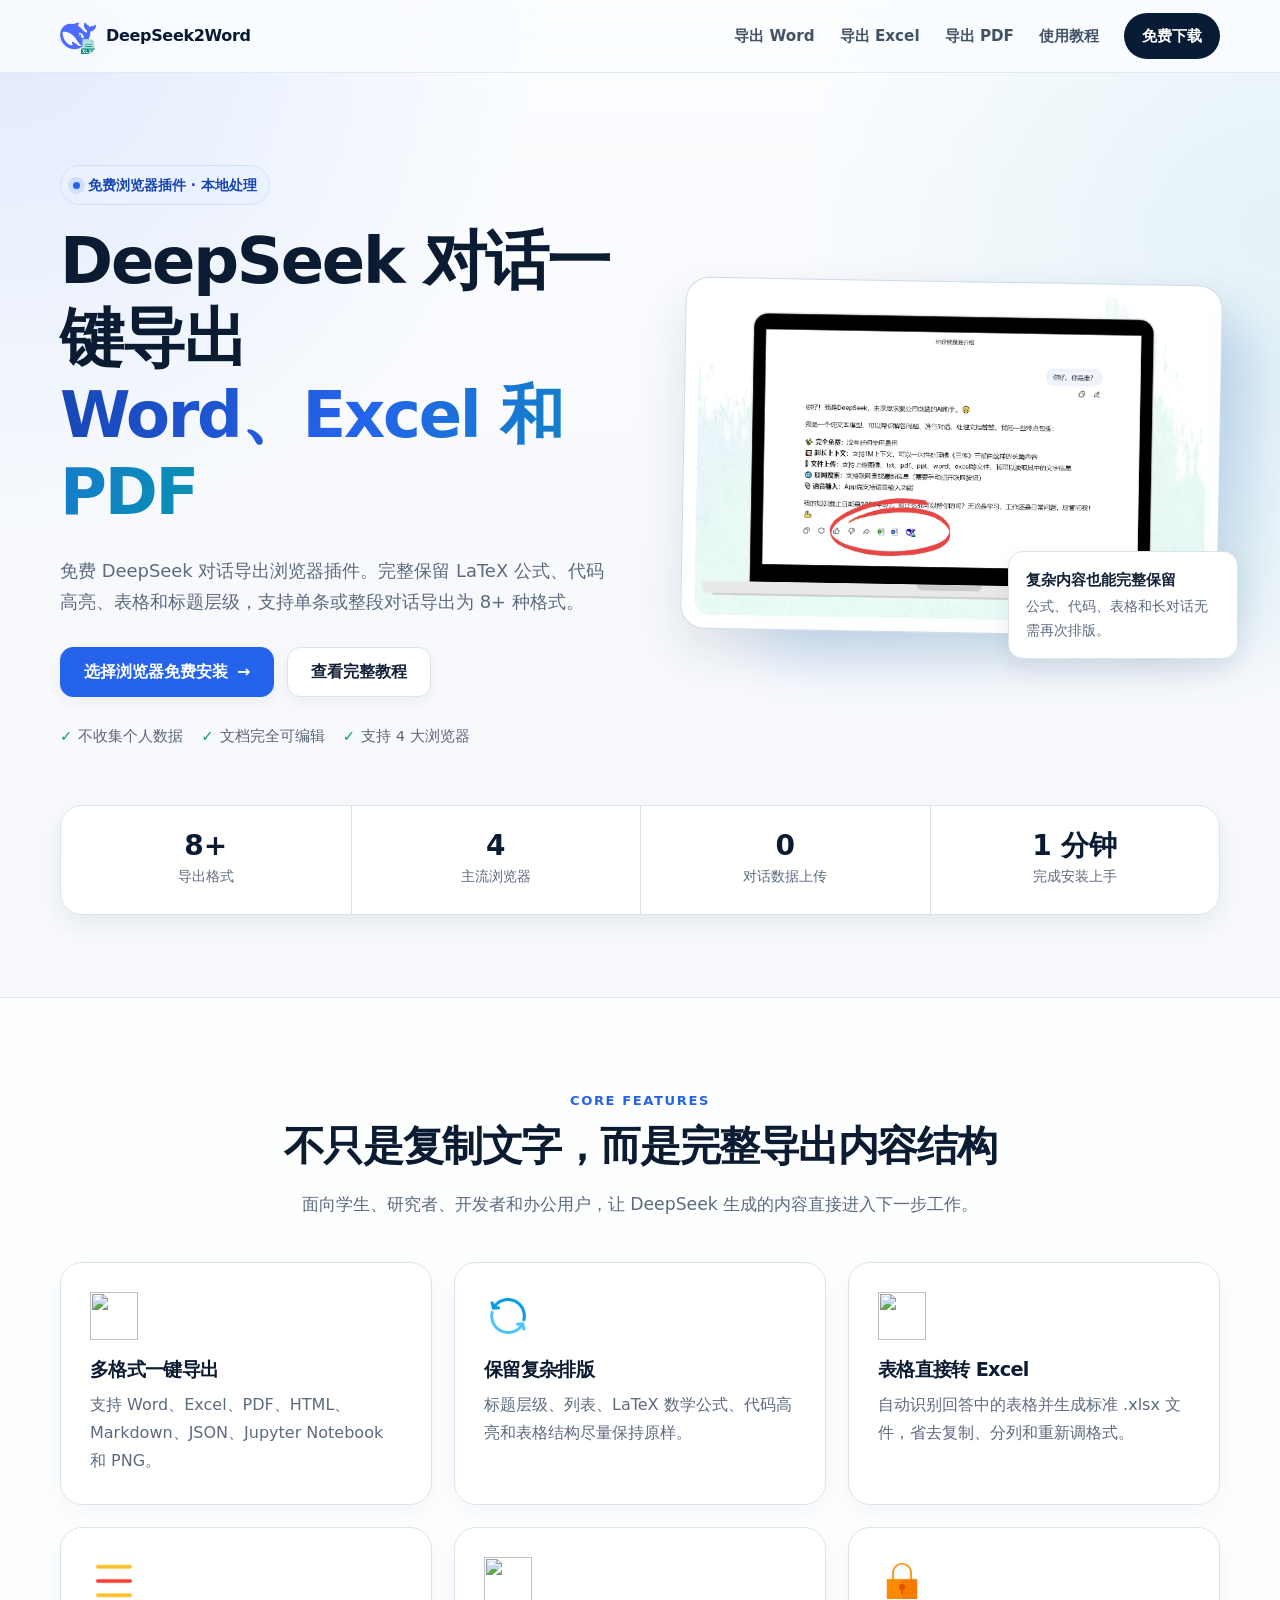
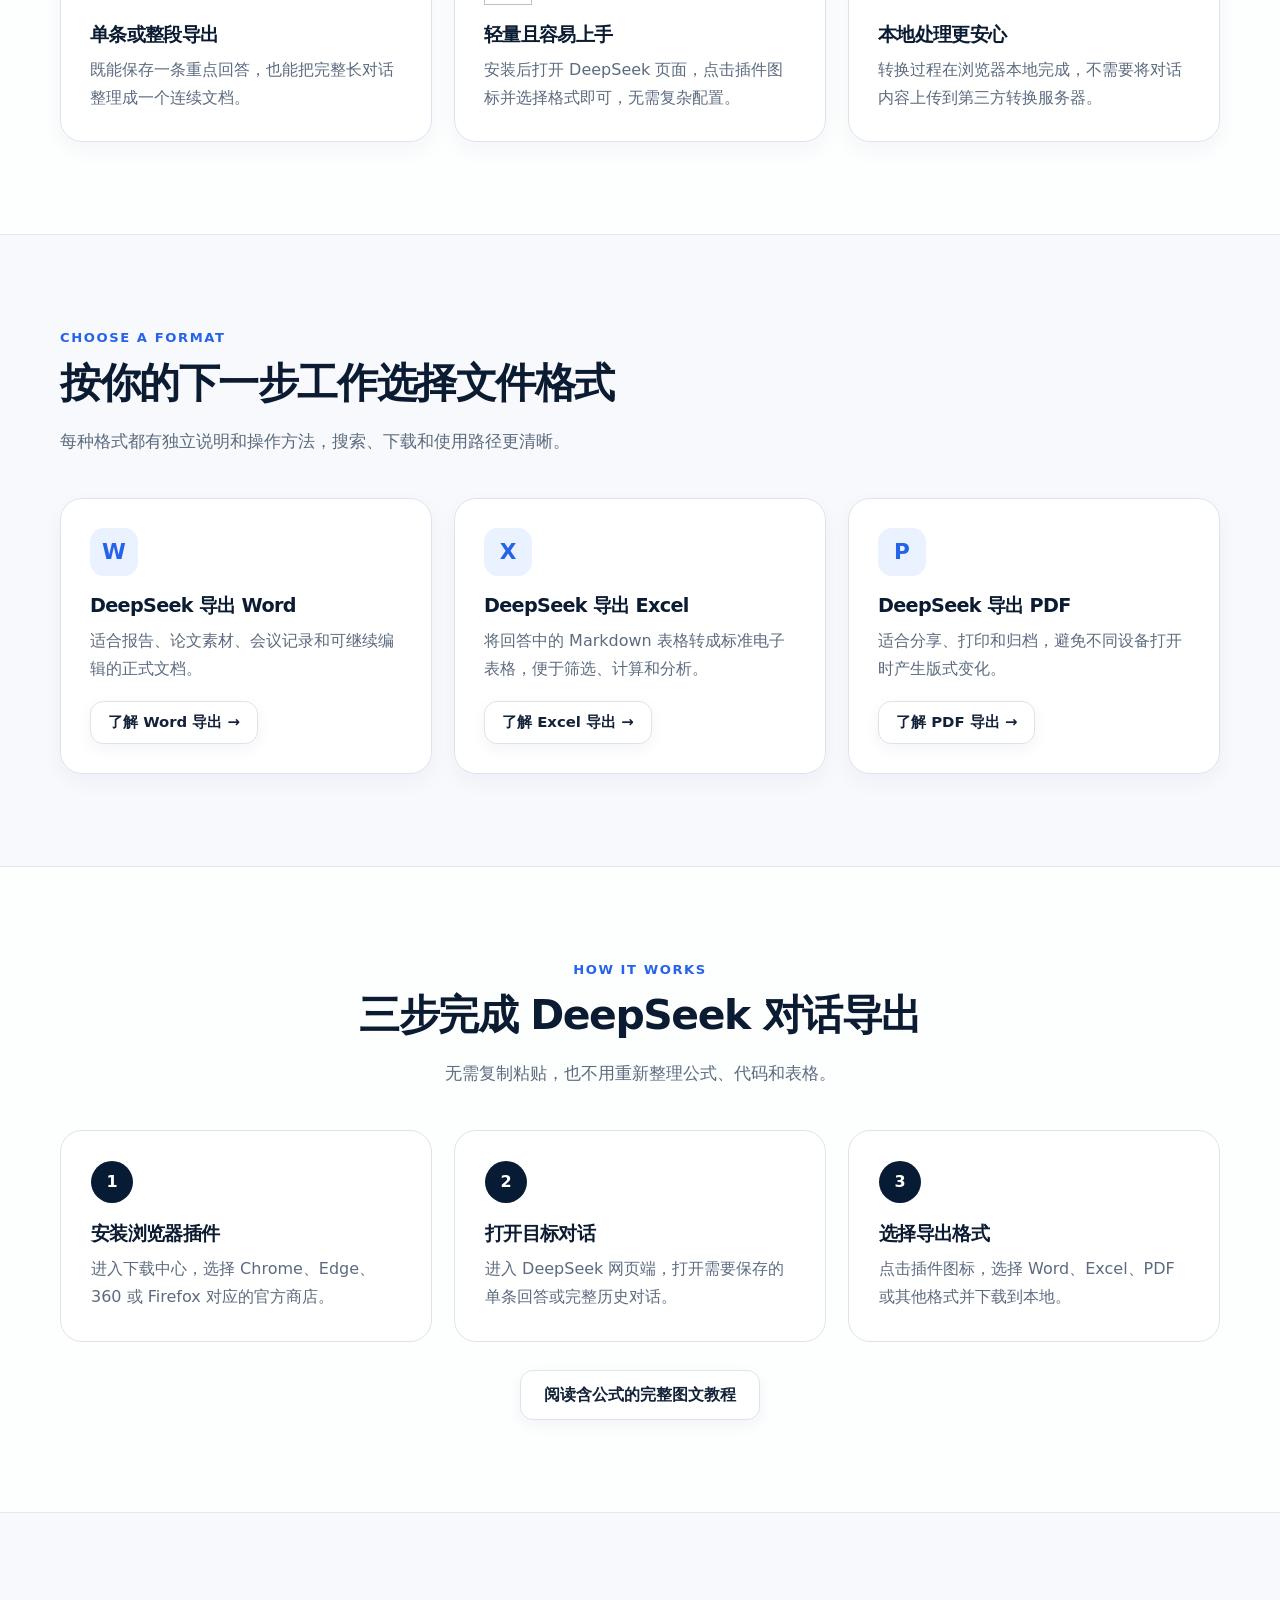
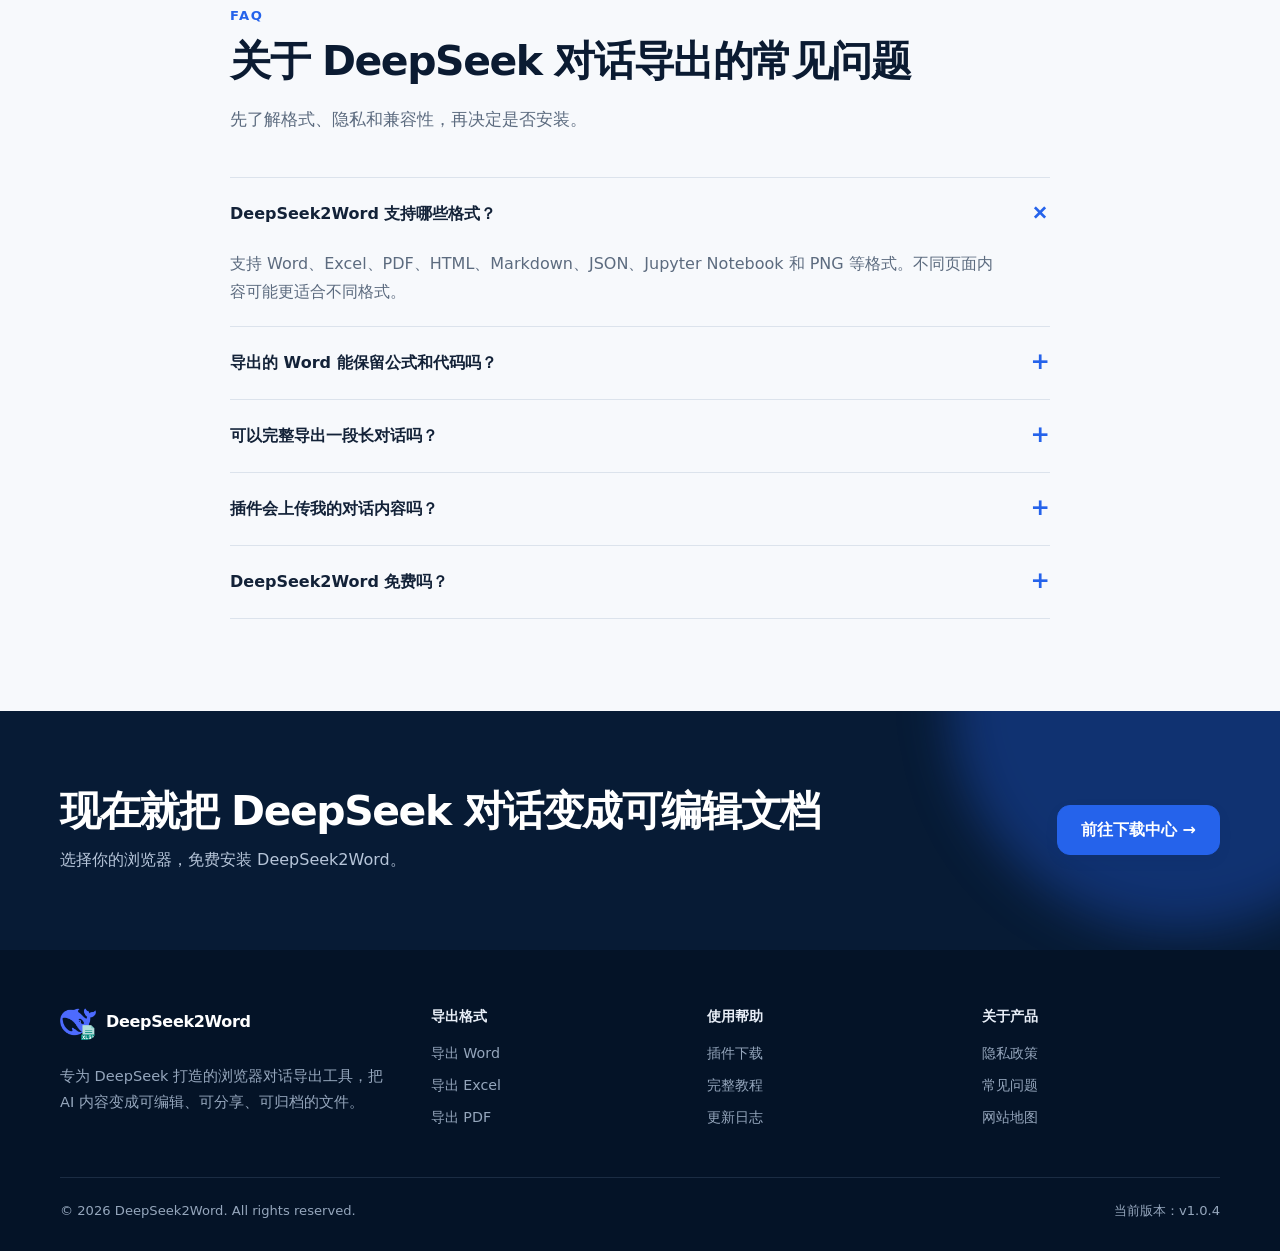
==== index.html @ 47069202 "1" ====
<!doctype html>
<html lang="zh-CN">
<head>
  <meta charset="utf-8">
  <meta name="viewport" content="width=device-width,initial-scale=1">
  <title>DeepSeek对话导出 Word/Excel/PDF 插件｜DeepSeek2Word</title>
  <meta name="description" content="免费安装 DeepSeek2Word 浏览器插件，一键将 DeepSeek 对话完整导出为可编辑 Word、Excel 和 PDF，保留 LaTeX 公式、代码高亮与表格，支持 Chrome、Edge、360 和 Firefox。">
  <link rel="canonical" href="https://www.deepseek2word.com/">
  <meta name="theme-color" content="#071b35">
  <meta property="og:type" content="website"><meta property="og:locale" content="zh_CN"><meta property="og:site_name" content="DeepSeek2Word">
  <meta property="og:title" content="DeepSeek对话导出 Word/Excel/PDF 插件｜DeepSeek2Word">
  <meta property="og:description" content="一键完整导出 DeepSeek 对话，保留公式、代码、表格和标题层级。">
  <meta property="og:url" content="https://www.deepseek2word.com/"><meta property="og:image" content="https://www.deepseek2word.com/images/banner2.png">
  <meta name="twitter:card" content="summary_large_image">
  <link rel="icon" href="/images/logo.png"><link rel="apple-touch-icon" href="/images/logo.png">
  <link rel="preload" as="image" href="/images/banner2.webp" type="image/webp" fetchpriority="high">
  <link rel="stylesheet" href="/assets/site.css">
  <script type="application/ld+json">
  {"@context":"https://schema.org","@graph":[{"@type":"WebSite","@id":"https://www.deepseek2word.com/#website","url":"https://www.deepseek2word.com/","name":"DeepSeek2Word","alternateName":["DeepSeek 转 Word","DeepSeek 对话导出工具"],"inLanguage":"zh-CN"},{"@type":"SoftwareApplication","@id":"https://www.deepseek2word.com/#app","name":"DeepSeek2Word","url":"https://www.deepseek2word.com/","applicationCategory":"BrowserApplication","operatingSystem":"Windows, macOS, Linux","softwareVersion":"1.0.4","description":"将 DeepSeek 对话导出为 Word、Excel、PDF、Markdown 等格式的浏览器插件。","image":"https://www.deepseek2word.com/images/banner2.png","offers":{"@type":"Offer","price":"0","priceCurrency":"CNY"},"featureList":["导出 Word","导出 Excel","导出 PDF","保留 LaTeX 公式","保留代码高亮","批量导出对话"]}]}
  </script>
</head>
<body>
  <a class="skip-link" href="#main">跳到主要内容</a>
  <header class="site-header"><div class="container header-inner">
    <a class="brand" href="/" aria-label="DeepSeek2Word 首页"><img src="/images/logo.png" width="36" height="36" alt="">DeepSeek2Word</a>
    <button class="menu-toggle" type="button" aria-label="打开导航菜单" aria-expanded="false" data-menu-toggle>☰</button>
    <nav class="site-nav" aria-label="主导航" data-menu><a href="/deepseek-to-word/">导出 Word</a><a href="/deepseek-to-excel/">导出 Excel</a><a href="/deepseek-to-pdf/">导出 PDF</a><a href="/guide/export-deepseek-chat-to-word/">使用教程</a><a class="header-cta" href="/download/">免费下载</a></nav>
  </div></header>

  <main id="main">
    <section class="hero"><div class="container hero-grid">
      <div><p class="eyebrow">免费浏览器插件 · 本地处理</p><h1>DeepSeek 对话一键导出<br><span class="gradient-text">Word、Excel 和 PDF</span></h1><p class="hero-copy">免费 DeepSeek 对话导出浏览器插件。完整保留 LaTeX 公式、代码高亮、表格和标题层级，支持单条或整段对话导出为 8+ 种格式。</p><div class="cta-row"><a class="btn btn-primary" href="/download/">选择浏览器免费安装 <span aria-hidden="true">→</span></a><a class="btn" href="/guide/export-deepseek-chat-to-word/">查看完整教程</a></div><div class="trust-row" aria-label="产品特点"><span>不收集个人数据</span><span>文档完全可编辑</span><span>支持 4 大浏览器</span></div></div>
      <div class="hero-visual"><div class="product-frame"><img src="/images/banner2.webp" width="1375" height="875" fetchpriority="high" alt="DeepSeek2Word 将 DeepSeek 对话导出为 Word 和 Excel 的操作界面"></div><div class="floating-note"><strong>复杂内容也能完整保留</strong>公式、代码、表格和长对话无需再次排版。</div></div>
    </div><div class="container stat-strip" aria-label="产品数据"><div class="stat"><strong>8+</strong><span>导出格式</span></div><div class="stat"><strong>4</strong><span>主流浏览器</span></div><div class="stat"><strong>0</strong><span>对话数据上传</span></div><div class="stat"><strong>1 分钟</strong><span>完成安装上手</span></div></div></section>

    <section class="section surface-section"><div class="container"><div class="section-head center"><span class="kicker">Core features</span><h2>不只是复制文字，而是完整导出内容结构</h2><p>面向学生、研究者、开发者和办公用户，让 DeepSeek 生成的内容直接进入下一步工作。</p></div><div class="grid-3">
      <article class="card"><img class="icon-image" src="/images/icon-1.png" width="48" height="48" loading="lazy" alt=""><h3>多格式一键导出</h3><p>支持 Word、Excel、PDF、HTML、Markdown、JSON、Jupyter Notebook 和 PNG。</p></article>
      <article class="card"><img class="icon-image" src="/images/icon-6.png" width="48" height="48" loading="lazy" alt=""><h3>保留复杂排版</h3><p>标题层级、列表、LaTeX 数学公式、代码高亮和表格结构尽量保持原样。</p></article>
      <article class="card"><img class="icon-image" src="/images/icon-2.png" width="48" height="48" loading="lazy" alt=""><h3>表格直接转 Excel</h3><p>自动识别回答中的表格并生成标准 .xlsx 文件，省去复制、分列和重新调格式。</p></article>
      <article class="card"><img class="icon-image" src="/images/icon-5.png" width="48" height="48" loading="lazy" alt=""><h3>单条或整段导出</h3><p>既能保存一条重点回答，也能把完整长对话整理成一个连续文档。</p></article>
      <article class="card"><img class="icon-image" src="/images/icon-3.png" width="48" height="48" loading="lazy" alt=""><h3>轻量且容易上手</h3><p>安装后打开 DeepSeek 页面，点击插件图标并选择格式即可，无需复杂配置。</p></article>
      <article class="card"><img class="icon-image" src="/images/icon-4.png" width="48" height="48" loading="lazy" alt=""><h3>本地处理更安心</h3><p>转换过程在浏览器本地完成，不需要将对话内容上传到第三方转换服务器。</p></article>
    </div></div></section>

    <section class="section"><div class="container"><div class="section-head"><span class="kicker">Choose a format</span><h2>按你的下一步工作选择文件格式</h2><p>每种格式都有独立说明和操作方法，搜索、下载和使用路径更清晰。</p></div><div class="grid-3">
      <article class="card"><div class="icon-tile">W</div><h3>DeepSeek 导出 Word</h3><p>适合报告、论文素材、会议记录和可继续编辑的正式文档。</p><p style="margin-top:18px"><a class="btn btn-sm" href="/deepseek-to-word/">了解 Word 导出 →</a></p></article>
      <article class="card"><div class="icon-tile">X</div><h3>DeepSeek 导出 Excel</h3><p>将回答中的 Markdown 表格转成标准电子表格，便于筛选、计算和分析。</p><p style="margin-top:18px"><a class="btn btn-sm" href="/deepseek-to-excel/">了解 Excel 导出 →</a></p></article>
      <article class="card"><div class="icon-tile">P</div><h3>DeepSeek 导出 PDF</h3><p>适合分享、打印和归档，避免不同设备打开时产生版式变化。</p><p style="margin-top:18px"><a class="btn btn-sm" href="/deepseek-to-pdf/">了解 PDF 导出 →</a></p></article>
    </div></div></section>

    <section class="section surface-section"><div class="container"><div class="section-head center"><span class="kicker">How it works</span><h2>三步完成 DeepSeek 对话导出</h2><p>无需复制粘贴，也不用重新整理公式、代码和表格。</p></div><div class="steps"><article class="step"><h3>安装浏览器插件</h3><p>进入下载中心，选择 Chrome、Edge、360 或 Firefox 对应的官方商店。</p></article><article class="step"><h3>打开目标对话</h3><p>进入 DeepSeek 网页端，打开需要保存的单条回答或完整历史对话。</p></article><article class="step"><h3>选择导出格式</h3><p>点击插件图标，选择 Word、Excel、PDF 或其他格式并下载到本地。</p></article></div><p style="margin:28px 0 0;text-align:center"><a class="btn" href="/guide/export-deepseek-chat-to-word/">阅读含公式的完整图文教程</a></p></div></section>

    <section class="section"><div class="narrow"><div class="section-head"><span class="kicker">FAQ</span><h2>关于 DeepSeek 对话导出的常见问题</h2><p>先了解格式、隐私和兼容性，再决定是否安装。</p></div><div class="faq-list">
      <div class="faq-item"><button class="faq-button" type="button" aria-expanded="true" aria-controls="faq-1" data-faq-button>DeepSeek2Word 支持哪些格式？</button><div class="faq-panel" id="faq-1">支持 Word、Excel、PDF、HTML、Markdown、JSON、Jupyter Notebook 和 PNG 等格式。不同页面内容可能更适合不同格式。</div></div>
      <div class="faq-item"><button class="faq-button" type="button" aria-expanded="false" aria-controls="faq-2" data-faq-button>导出的 Word 能保留公式和代码吗？</button><div class="faq-panel" id="faq-2" hidden>可以保留标题、列表、表格、LaTeX 公式和带语法高亮的代码块，导出的 Word 文档仍可继续编辑。</div></div>
      <div class="faq-item"><button class="faq-button" type="button" aria-expanded="false" aria-controls="faq-3" data-faq-button>可以完整导出一段长对话吗？</button><div class="faq-panel" id="faq-3" hidden>可以。除了单条回答，也可选择整段或多段对话导出，适合技术讨论、学习笔记和研究资料归档。</div></div>
      <div class="faq-item"><button class="faq-button" type="button" aria-expanded="false" aria-controls="faq-4" data-faq-button>插件会上传我的对话内容吗？</button><div class="faq-panel" id="faq-4" hidden>格式转换在浏览器本地执行，不需要把对话内容上传到第三方转换服务器。安装前也可以查看对应浏览器商店的权限说明。</div></div>
      <div class="faq-item"><button class="faq-button" type="button" aria-expanded="false" aria-controls="faq-5" data-faq-button>DeepSeek2Word 免费吗？</button><div class="faq-panel" id="faq-5" hidden>当前可从支持的浏览器扩展商店免费安装。不同浏览器请选择下载中心提供的对应入口。</div></div>
    </div></div></section>

    <section class="final-cta"><div class="container"><div><h2>现在就把 DeepSeek 对话变成可编辑文档</h2><p>选择你的浏览器，免费安装 DeepSeek2Word。</p></div><a class="btn btn-primary" href="/download/">前往下载中心 →</a></div></section>
  </main>

  <footer class="site-footer"><div class="container"><div class="footer-grid">
    <div><a class="brand footer-brand" href="/"><img src="/images/logo.png" width="36" height="36" loading="lazy" alt="">DeepSeek2Word</a><p class="footer-copy">专为 DeepSeek 打造的浏览器对话导出工具，把 AI 内容变成可编辑、可分享、可归档的文件。</p></div>
    <div class="footer-col"><strong>导出格式</strong><a href="/deepseek-to-word/">导出 Word</a><a href="/deepseek-to-excel/">导出 Excel</a><a href="/deepseek-to-pdf/">导出 PDF</a></div>
    <div class="footer-col"><strong>使用帮助</strong><a href="/download/">插件下载</a><a href="/guide/export-deepseek-chat-to-word/">完整教程</a><a href="https://www.aiwhaler.com/help/" rel="noopener">更新日志</a></div>
    <div class="footer-col"><strong>关于产品</strong><a href="https://m.aiwhaler.com/privacy-policy-plugin-ds2word" rel="noopener">隐私政策</a><a href="/#faq">常见问题</a><a href="/sitemap.xml">网站地图</a></div>
  </div><div class="footer-bottom"><span>© 2026 DeepSeek2Word. All rights reserved.</span><span>当前版本：v1.0.4</span></div></div></footer>
  <script src="/assets/site.js" defer></script>
</body>
</html>
---- assets/site.css ----
:root {
  --ink: #132238;
  --muted: #5c6b7f;
  --paper: #f7f9fc;
  --surface: #ffffff;
  --line: #dce3ec;
  --brand: #2563eb;
  --brand-dark: #1746b3;
  --brand-soft: #eaf1ff;
  --cyan: #0891b2;
  --success: #0f9f6e;
  --navy: #071b35;
  --shadow: 0 22px 50px rgba(28, 54, 91, 0.12);
  --shadow-sm: 0 10px 25px rgba(28, 54, 91, 0.08);
  --radius: 22px;
  --radius-sm: 14px;
  --content: 1160px;
}

* { box-sizing: border-box; }
html { scroll-behavior: smooth; }
body {
  margin: 0;
  color: var(--ink);
  background: var(--paper);
  font-family: Inter, "PingFang SC", "Microsoft YaHei", system-ui, -apple-system, sans-serif;
  line-height: 1.75;
  -webkit-font-smoothing: antialiased;
}
body::before {
  content: "";
  position: fixed;
  inset: 0;
  z-index: -2;
  background:
    radial-gradient(circle at 0 0, rgba(37, 99, 235, .12), transparent 34rem),
    radial-gradient(circle at 100% 25%, rgba(8, 145, 178, .09), transparent 30rem),
    linear-gradient(180deg, #fbfdff 0, var(--paper) 38rem);
}
a { color: inherit; text-decoration: none; }
img { display: block; max-width: 100%; }
button, a { -webkit-tap-highlight-color: transparent; }
.container { width: min(calc(100% - 40px), var(--content)); margin-inline: auto; }
.narrow { width: min(calc(100% - 40px), 820px); margin-inline: auto; }
.section { padding: 92px 0; }
.section-sm { padding: 64px 0; }
.surface-section { background: rgba(255, 255, 255, .74); border-block: 1px solid rgba(220, 227, 236, .8); }
.skip-link { position: fixed; top: 10px; left: 10px; z-index: 9999; padding: 10px 14px; background: var(--navy); color: #fff; border-radius: 10px; transform: translateY(-150%); }
.skip-link:focus { transform: none; }

.site-header {
  position: sticky;
  top: 0;
  z-index: 1000;
  background: rgba(251, 253, 255, .86);
  border-bottom: 1px solid rgba(220, 227, 236, .76);
  backdrop-filter: blur(18px) saturate(145%);
}
.header-inner { min-height: 72px; display: flex; align-items: center; gap: 26px; }
.brand { display: inline-flex; align-items: center; gap: 10px; font-weight: 850; letter-spacing: -.02em; color: #081a33; white-space: nowrap; }
.brand img { width: 36px; height: 36px; border-radius: 9px; }
.site-nav { margin-left: auto; display: flex; align-items: center; gap: 25px; }
.site-nav a { color: #445268; font-size: .95rem; font-weight: 650; transition: color .2s; }
.site-nav a:hover, .site-nav a[aria-current="page"] { color: var(--brand); }
.header-cta { display: inline-flex; align-items: center; justify-content: center; padding: 10px 18px; background: var(--navy); color: #fff !important; border-radius: 999px; }
.menu-toggle { display: none; margin-left: auto; width: 42px; height: 42px; border: 1px solid var(--line); border-radius: 12px; background: #fff; color: var(--ink); font-size: 1.25rem; cursor: pointer; }

.hero { padding: 92px 0 82px; overflow: hidden; }
.hero-grid { display: grid; grid-template-columns: minmax(0, 1.02fr) minmax(400px, .98fr); gap: 64px; align-items: center; }
.eyebrow { display: inline-flex; align-items: center; gap: 8px; margin: 0 0 18px; padding: 7px 12px; border: 1px solid #cfe0ff; border-radius: 999px; color: var(--brand-dark); background: rgba(234, 241, 255, .78); font-size: .87rem; font-weight: 750; }
.eyebrow::before { content: ""; width: 7px; height: 7px; background: var(--brand); border-radius: 50%; box-shadow: 0 0 0 5px rgba(37, 99, 235, .12); }
h1, h2, h3 { margin-top: 0; color: #0b1b32; line-height: 1.2; letter-spacing: -.035em; }
h1 { margin-bottom: 24px; font-size: clamp(2.55rem, 5vw, 4.7rem); }
.inner-hero h1 { font-size: clamp(2.35rem, 4.4vw, 4.2rem); }
h2 { margin-bottom: 18px; font-size: clamp(1.9rem, 3.2vw, 3rem); }
h3 { margin-bottom: 10px; font-size: 1.2rem; }
.gradient-text { color: var(--brand); background: linear-gradient(110deg, #1746b3 0, #2563eb 46%, #0891b2 100%); -webkit-background-clip: text; -webkit-text-fill-color: transparent; }
.hero-copy { max-width: 650px; margin: 0 0 30px; color: var(--muted); font-size: 1.12rem; }
.cta-row { display: flex; flex-wrap: wrap; align-items: center; gap: 13px; }
.btn { display: inline-flex; align-items: center; justify-content: center; gap: 9px; min-height: 50px; padding: 0 23px; border: 1px solid var(--line); border-radius: 13px; background: var(--surface); color: var(--ink); font-weight: 750; box-shadow: 0 5px 15px rgba(21, 43, 74, .05); transition: transform .2s, box-shadow .2s, border-color .2s, background .2s; }
.btn:hover { transform: translateY(-2px); border-color: #a9b8cb; box-shadow: var(--shadow-sm); }
.btn-primary { border-color: var(--brand); background: var(--brand); color: #fff; }
.btn-primary:hover { border-color: var(--brand-dark); background: var(--brand-dark); }
.btn-dark { border-color: var(--navy); background: var(--navy); color: #fff; }
.btn-sm { min-height: 43px; padding-inline: 17px; font-size: .93rem; }
.btn img { width: 25px; height: 25px; object-fit: contain; }
.trust-row { display: flex; flex-wrap: wrap; gap: 18px; margin: 26px 0 0; color: #58677a; font-size: .92rem; }
.trust-row span::before { content: "✓"; margin-right: 6px; color: var(--success); font-weight: 900; }
.hero-visual { position: relative; }
.hero-visual::before { content: ""; position: absolute; inset: 12% -8% -6% 14%; z-index: -1; border-radius: 42px; background: linear-gradient(145deg, rgba(37, 99, 235, .24), rgba(8, 145, 178, .11)); filter: blur(28px); }
.product-frame { padding: 13px; border: 1px solid rgba(204, 216, 232, .95); border-radius: 24px; background: rgba(255, 255, 255, .94); box-shadow: var(--shadow); transform: rotate(1deg); }
.product-frame img { width: 100%; height: auto; border-radius: 15px; }
.floating-note { position: absolute; right: -18px; bottom: -26px; max-width: 230px; padding: 15px 17px; background: #fff; border: 1px solid var(--line); border-radius: 15px; box-shadow: var(--shadow-sm); font-size: .88rem; color: var(--muted); }
.floating-note strong { display: block; color: var(--ink); font-size: .96rem; }

.section-head { max-width: 720px; margin-bottom: 42px; }
.section-head.center { margin-inline: auto; text-align: center; }
.section-head p, .lead { margin: 0; color: var(--muted); font-size: 1.08rem; }
.kicker { display: block; margin-bottom: 9px; color: var(--brand); font-size: .82rem; font-weight: 850; letter-spacing: .12em; text-transform: uppercase; }
.grid-2, .grid-3, .grid-4 { display: grid; gap: 22px; }
.grid-2 { grid-template-columns: repeat(2, minmax(0, 1fr)); }
.grid-3 { grid-template-columns: repeat(3, minmax(0, 1fr)); }
.grid-4 { grid-template-columns: repeat(4, minmax(0, 1fr)); }
.card { height: 100%; padding: 29px; background: rgba(255, 255, 255, .92); border: 1px solid var(--line); border-radius: var(--radius); box-shadow: 0 8px 22px rgba(28, 54, 91, .045); }
.card p { margin: 0; color: var(--muted); }
.card ul { margin-bottom: 0; }
.icon-tile { width: 48px; height: 48px; display: grid; place-items: center; margin-bottom: 18px; border-radius: 14px; background: var(--brand-soft); color: var(--brand); font-size: 1.35rem; font-weight: 850; }
.icon-image { width: 48px; height: 48px; object-fit: contain; margin-bottom: 18px; }
.stat-strip { display: grid; grid-template-columns: repeat(4, 1fr); overflow: hidden; margin-top: 56px; border: 1px solid var(--line); border-radius: var(--radius); background: rgba(255, 255, 255, .92); box-shadow: var(--shadow-sm); }
.stat { padding: 24px; text-align: center; }
.stat + .stat { border-left: 1px solid var(--line); }
.stat strong { display: block; color: #0b1b32; font-size: 1.75rem; line-height: 1.15; }
.stat span { color: var(--muted); font-size: .89rem; }

.browser-card { position: relative; padding: 26px; background: #fff; border: 1px solid var(--line); border-radius: var(--radius); }
.browser-card > img { width: 50px; height: 50px; object-fit: contain; margin-bottom: 16px; }
.browser-card h3 { margin-bottom: 4px; }
.browser-card p { min-height: 52px; margin: 0 0 18px; color: var(--muted); font-size: .92rem; }
.browser-card .btn { width: 100%; }
.recommended { position: absolute; top: 14px; right: 14px; padding: 4px 8px; border-radius: 999px; background: #eaf8f2; color: #087856; font-size: .72rem; font-weight: 800; }

.steps { counter-reset: step; display: grid; grid-template-columns: repeat(3, 1fr); gap: 22px; }
.step { position: relative; padding: 30px; border: 1px solid var(--line); border-radius: var(--radius); background: #fff; }
.step::before { counter-increment: step; content: counter(step); display: grid; place-items: center; width: 42px; height: 42px; margin-bottom: 19px; border-radius: 50%; background: var(--navy); color: #fff; font-weight: 850; }
.step p { margin: 0; color: var(--muted); }
.callout { padding: 28px 30px; border: 1px solid #c8d9f4; border-radius: var(--radius); background: linear-gradient(135deg, #f0f5ff, #f4fbfd); }
.callout strong { color: var(--ink); }
.check-list { padding: 0; margin: 22px 0 0; list-style: none; }
.check-list li { position: relative; padding-left: 29px; margin: 10px 0; color: #445268; }
.check-list li::before { content: "✓"; position: absolute; left: 0; top: 1px; width: 20px; height: 20px; display: grid; place-items: center; border-radius: 50%; background: #e7f8f1; color: var(--success); font-size: .74rem; font-weight: 900; }
.comparison { width: 100%; border-collapse: separate; border-spacing: 0; overflow: hidden; border: 1px solid var(--line); border-radius: 18px; background: #fff; }
.comparison th, .comparison td { padding: 15px 17px; border-bottom: 1px solid var(--line); text-align: left; vertical-align: top; }
.comparison th { background: #edf3fb; color: #1a2d48; font-size: .92rem; }
.comparison tr:last-child td { border-bottom: 0; }
.comparison td { color: #536277; }

.faq-list { border-top: 1px solid var(--line); }
.faq-item { border-bottom: 1px solid var(--line); }
.faq-button { width: 100%; display: flex; justify-content: space-between; gap: 20px; padding: 22px 0; border: 0; background: transparent; color: var(--ink); text-align: left; font: inherit; font-weight: 750; cursor: pointer; }
.faq-button::after { content: "+"; flex: 0 0 auto; color: var(--brand); font-size: 1.45rem; line-height: 1; transition: transform .2s; }
.faq-button[aria-expanded="true"]::after { transform: rotate(45deg); }
.faq-panel { padding: 0 42px 20px 0; color: var(--muted); }
.faq-panel[hidden] { display: none; }

.inner-hero { padding: 78px 0 65px; }
.inner-hero .hero-grid { grid-template-columns: minmax(0, 1.15fr) minmax(320px, .85fr); }
.breadcrumb { display: flex; flex-wrap: wrap; gap: 8px; padding: 20px 0 0; color: var(--muted); font-size: .88rem; }
.breadcrumb a:hover { color: var(--brand); }
.breadcrumb span::before { content: "/"; margin-right: 8px; color: #9ba8b8; }
.mini-panel { padding: 27px; border: 1px solid var(--line); border-radius: var(--radius); background: #fff; box-shadow: var(--shadow-sm); }
.mini-panel p { color: var(--muted); }
.mini-panel p:last-child { margin-bottom: 0; }
.article { font-size: 1.03rem; }
.article h2 { margin-top: 58px; }
.article h3 { margin-top: 34px; }
.article p, .article li { color: #445268; }
.article figure { margin: 34px 0; }
.article figure img { border: 1px solid var(--line); border-radius: 18px; box-shadow: var(--shadow-sm); }
.article figcaption { margin-top: 9px; color: var(--muted); font-size: .87rem; text-align: center; }
.toc { margin: 30px 0; padding: 24px 27px; background: #fff; border: 1px solid var(--line); border-radius: var(--radius-sm); }
.toc strong { display: block; margin-bottom: 8px; }
.toc ol { margin: 0; padding-left: 22px; }
.toc a { color: var(--brand-dark); }
.code-label { display: inline-block; padding: 3px 8px; border-radius: 6px; background: #edf3fb; color: #334965; font-size: .88rem; }

.final-cta { position: relative; overflow: hidden; padding: 76px 0; background: var(--navy); color: #dbe7f7; }
.final-cta::after { content: ""; position: absolute; width: 460px; height: 460px; right: -130px; top: -240px; border-radius: 50%; background: rgba(37, 99, 235, .33); filter: blur(25px); }
.final-cta .container { position: relative; z-index: 1; display: flex; align-items: center; justify-content: space-between; gap: 40px; }
.final-cta h2 { margin-bottom: 10px; color: #fff; }
.final-cta p { margin: 0; color: #b6c5d9; }
.final-cta .btn { flex: 0 0 auto; }

.site-footer { padding: 54px 0 28px; background: #041327; color: #95a6bc; }
.footer-grid { display: grid; grid-template-columns: 1.4fr 1fr 1fr 1fr; gap: 38px; }
.footer-brand { color: #fff; }
.footer-copy { max-width: 360px; font-size: .91rem; }
.footer-col strong { display: block; margin-bottom: 12px; color: #e8eef7; font-size: .9rem; }
.footer-col a { display: block; margin: 7px 0; font-size: .89rem; }
.footer-col a:hover { color: #fff; }
.footer-bottom { display: flex; justify-content: space-between; gap: 25px; margin-top: 40px; padding-top: 22px; border-top: 1px solid #1b2c43; font-size: .82rem; }
.not-found { min-height: 70vh; display: grid; place-items: center; text-align: center; }
.not-found strong { display: block; color: var(--brand); font-size: clamp(5rem, 14vw, 10rem); line-height: 1; }
.not-found p { color: var(--muted); }

@media (max-width: 960px) {
  .menu-toggle { display: inline-grid; place-items: center; }
  .site-nav { position: fixed; inset: 72px 20px auto; display: none; flex-direction: column; align-items: stretch; gap: 0; padding: 12px; border: 1px solid var(--line); border-radius: 17px; background: #fff; box-shadow: var(--shadow); }
  .site-nav.is-open { display: flex; }
  .site-nav a { padding: 12px; }
  .header-cta { margin-top: 5px; }
  .hero-grid, .inner-hero .hero-grid { grid-template-columns: 1fr; }
  .hero-visual { width: min(100%, 650px); }
  .grid-4 { grid-template-columns: repeat(2, 1fr); }
  .grid-3 { grid-template-columns: repeat(2, 1fr); }
  .steps { grid-template-columns: 1fr; }
  .footer-grid { grid-template-columns: 1.5fr 1fr 1fr; }
  .footer-grid > :first-child { grid-column: 1 / -1; }
}

@media (max-width: 680px) {
  .container, .narrow { width: min(calc(100% - 30px), var(--content)); }
  .section { padding: 68px 0; }
  .section-sm { padding: 48px 0; }
  .hero, .inner-hero { padding: 61px 0 55px; }
  h1 { font-size: clamp(2.35rem, 12vw, 3.3rem); }
  .hero-copy { font-size: 1.02rem; }
  .cta-row .btn { width: 100%; }
  .floating-note { position: static; max-width: none; margin-top: 13px; }
  .grid-2, .grid-3, .grid-4 { grid-template-columns: 1fr; }
  .stat-strip { grid-template-columns: repeat(2, 1fr); }
  .stat:nth-child(3) { border-left: 0; border-top: 1px solid var(--line); }
  .stat:nth-child(4) { border-top: 1px solid var(--line); }
  .comparison-wrap { overflow-x: auto; }
  .comparison { min-width: 650px; }
  .final-cta .container { align-items: stretch; flex-direction: column; }
  .final-cta .btn { width: 100%; }
  .footer-grid { grid-template-columns: repeat(2, 1fr); }
  .footer-grid > :first-child { grid-column: 1 / -1; }
  .footer-bottom { flex-direction: column; }
}

@media (prefers-reduced-motion: reduce) {
  html { scroll-behavior: auto; }
  *, *::before, *::after { animation-duration: .01ms !important; animation-iteration-count: 1 !important; transition-duration: .01ms !important; }
}
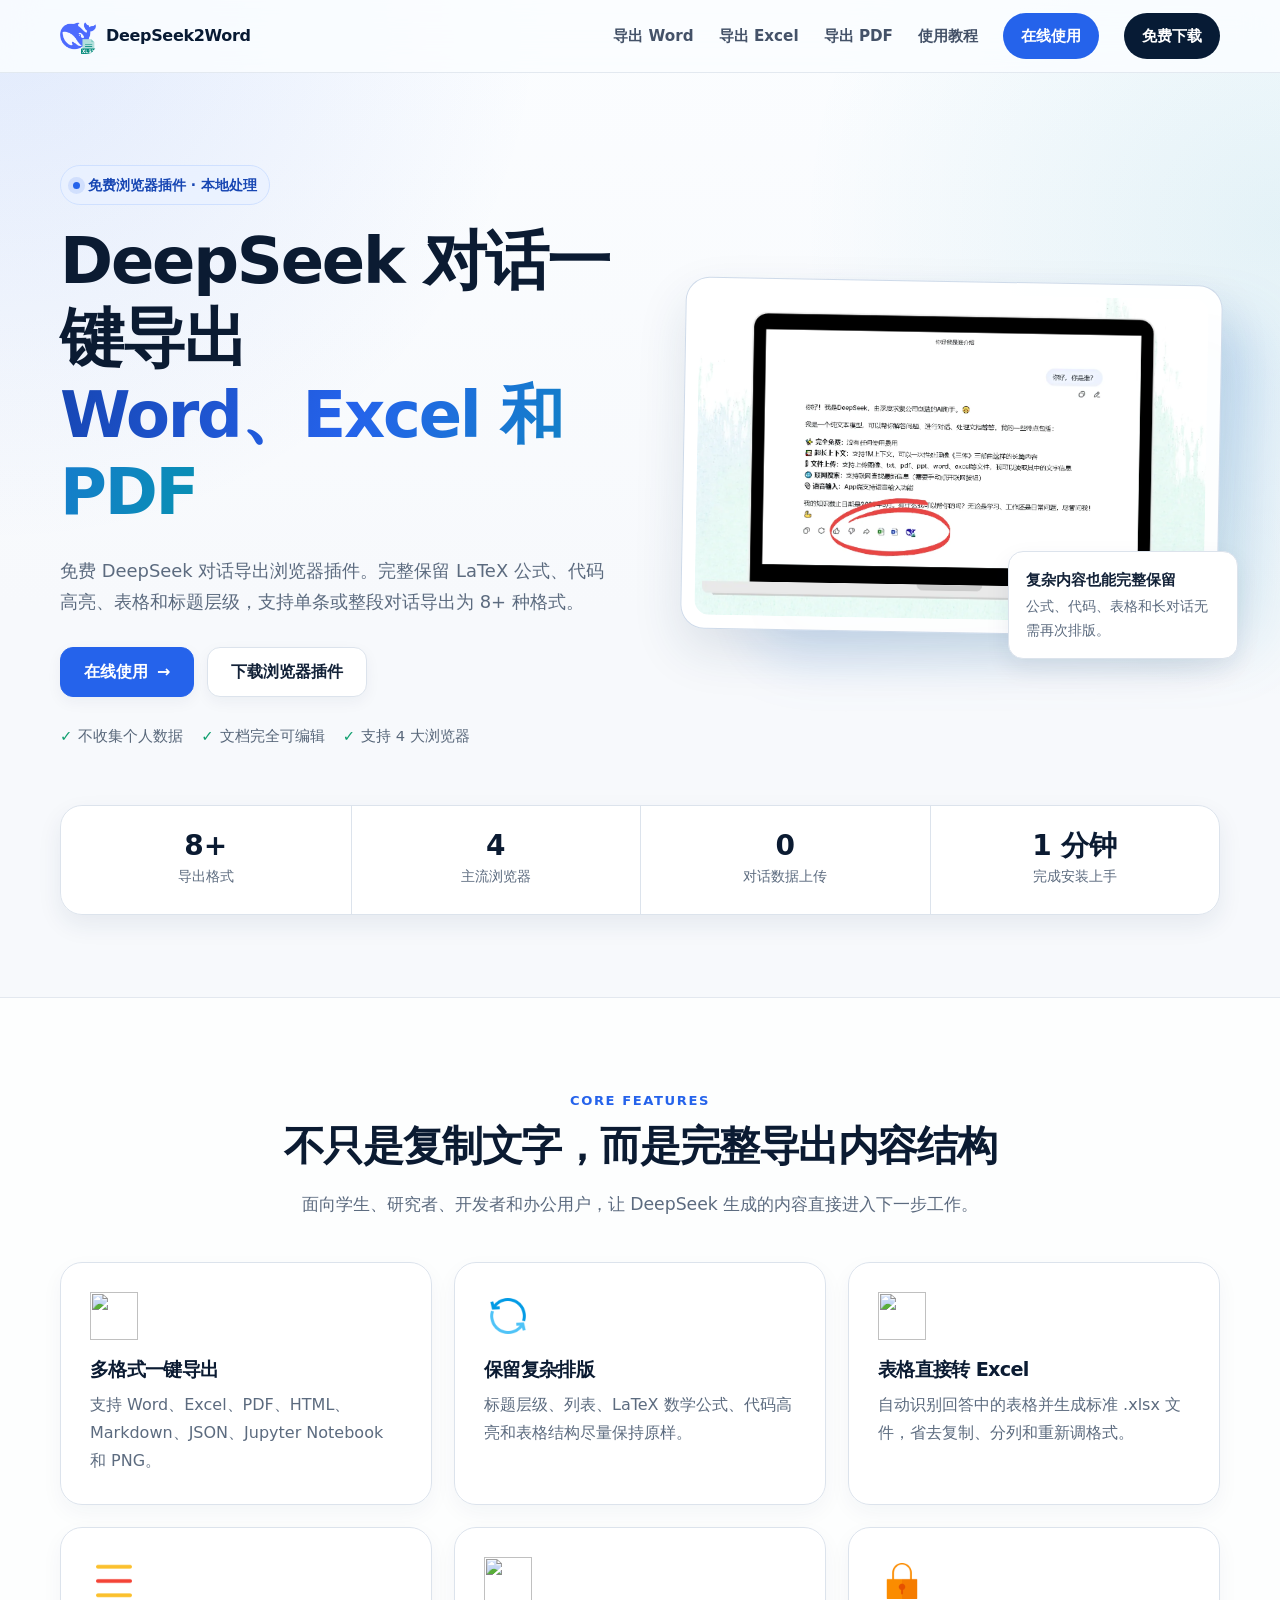
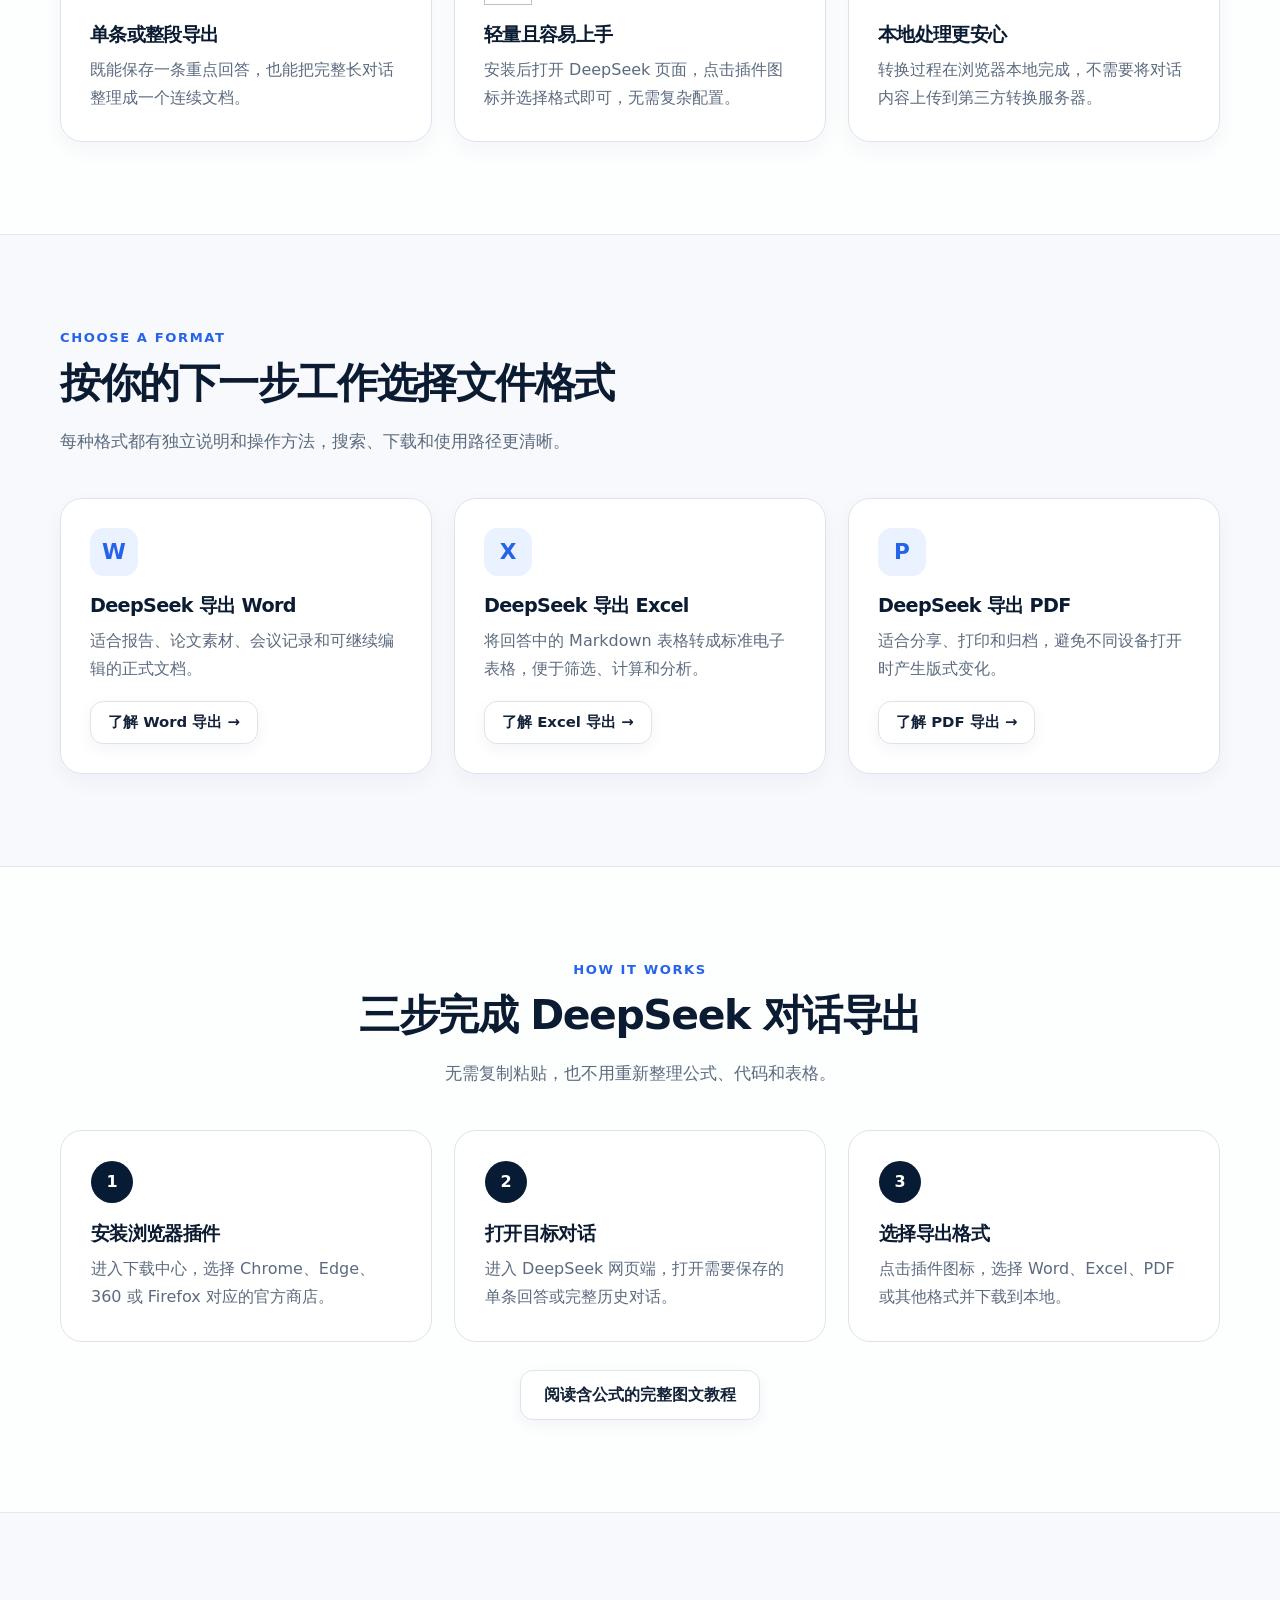
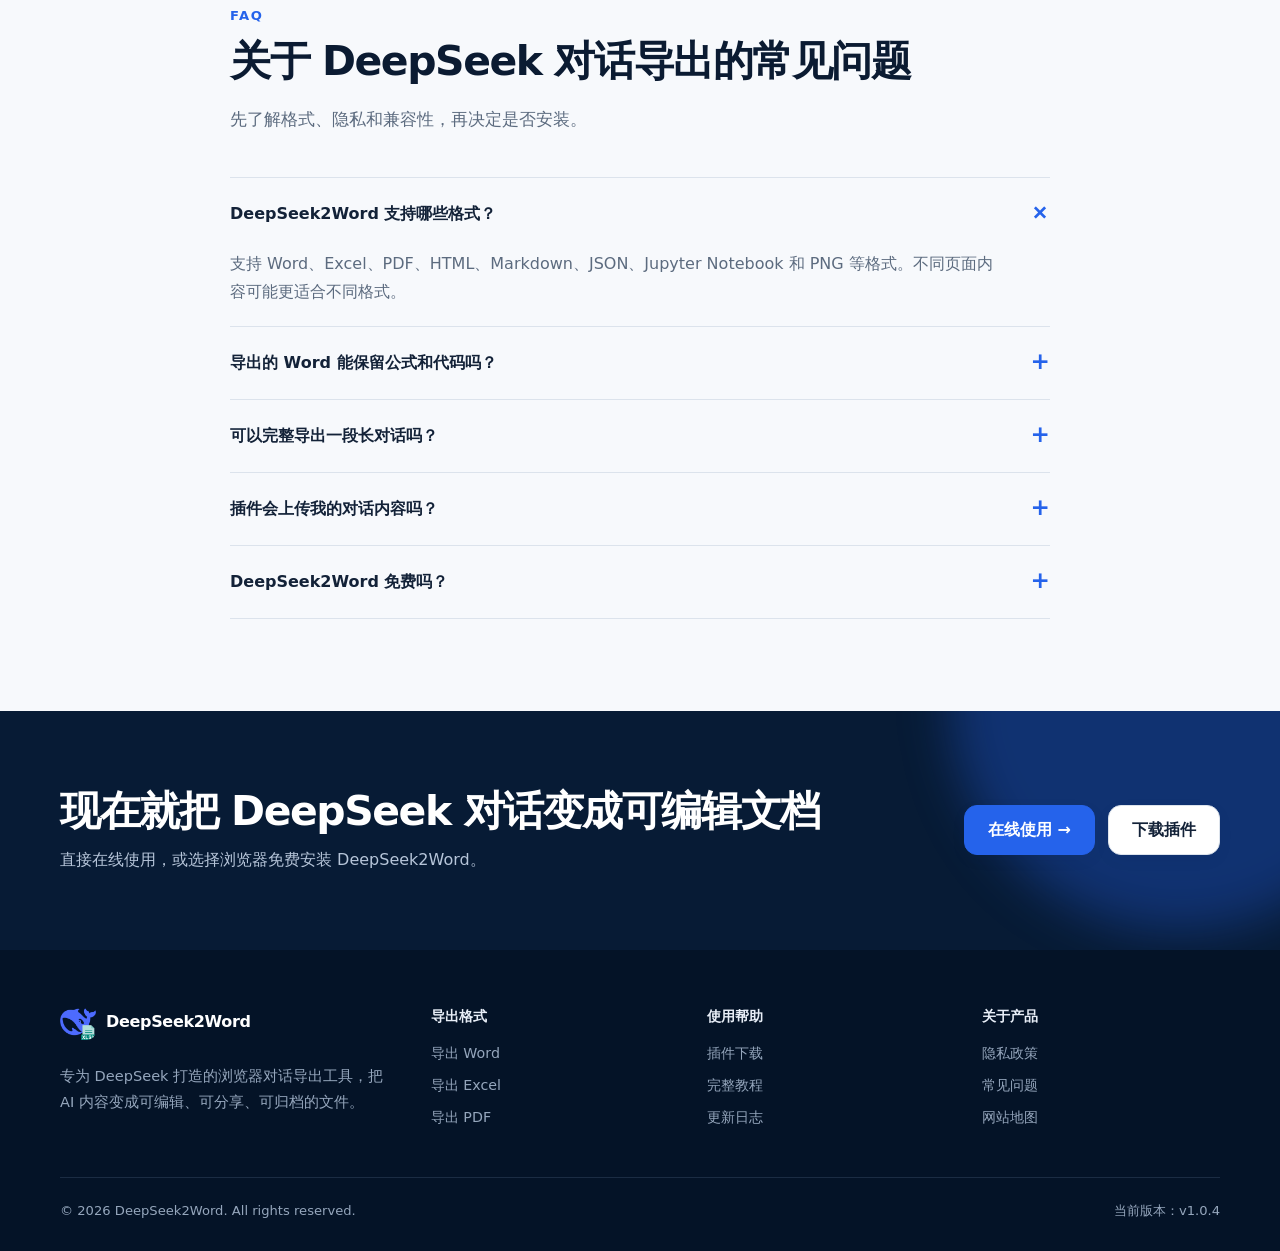
==== commit 2bb3c6d8: "update" ====
--- a/index.html
+++ b/index.html
@@ -12,7 +12,10 @@
   <meta property="og:description" content="一键完整导出 DeepSeek 对话，保留公式、代码、表格和标题层级。">
   <meta property="og:url" content="https://www.deepseek2word.com/"><meta property="og:image" content="https://www.deepseek2word.com/images/banner2.png">
   <meta name="twitter:card" content="summary_large_image">
-  <link rel="icon" href="/images/logo.png"><link rel="apple-touch-icon" href="/images/logo.png">
+  <link rel="icon" href="/favicon.ico" sizes="any">
+  <link rel="icon" type="image/png" sizes="32x32" href="/favicon-32x32.png">
+  <link rel="icon" type="image/png" sizes="16x16" href="/favicon-16x16.png">
+  <link rel="apple-touch-icon" sizes="180x180" href="/apple-touch-icon.png">
   <link rel="preload" as="image" href="/images/banner2.webp" type="image/webp" fetchpriority="high">
   <link rel="stylesheet" href="/assets/site.css">
   <script type="application/ld+json">
@@ -24,12 +27,12 @@
   <header class="site-header"><div class="container header-inner">
     <a class="brand" href="/" aria-label="DeepSeek2Word 首页"><img src="/images/logo.png" width="36" height="36" alt="">DeepSeek2Word</a>
     <button class="menu-toggle" type="button" aria-label="打开导航菜单" aria-expanded="false" data-menu-toggle>☰</button>
-    <nav class="site-nav" aria-label="主导航" data-menu><a href="/deepseek-to-word/">导出 Word</a><a href="/deepseek-to-excel/">导出 Excel</a><a href="/deepseek-to-pdf/">导出 PDF</a><a href="/guide/export-deepseek-chat-to-word/">使用教程</a><a class="header-cta" href="/download/">免费下载</a></nav>
+    <nav class="site-nav" aria-label="主导航" data-menu><a href="/deepseek-to-word/">导出 Word</a><a href="/deepseek-to-excel/">导出 Excel</a><a href="/deepseek-to-pdf/">导出 PDF</a><a href="/guide/export-deepseek-chat-to-word/">使用教程</a><a class="header-online" data-online href="https://www.aiwhaler.com/index/" aria-label="在线使用 DeepSeek2Word，前往 AIWhaler">在线使用</a><a class="header-cta" href="/download/">免费下载</a></nav>
   </div></header>
 
   <main id="main">
     <section class="hero"><div class="container hero-grid">
-      <div><p class="eyebrow">免费浏览器插件 · 本地处理</p><h1>DeepSeek 对话一键导出<br><span class="gradient-text">Word、Excel 和 PDF</span></h1><p class="hero-copy">免费 DeepSeek 对话导出浏览器插件。完整保留 LaTeX 公式、代码高亮、表格和标题层级，支持单条或整段对话导出为 8+ 种格式。</p><div class="cta-row"><a class="btn btn-primary" href="/download/">选择浏览器免费安装 <span aria-hidden="true">→</span></a><a class="btn" href="/guide/export-deepseek-chat-to-word/">查看完整教程</a></div><div class="trust-row" aria-label="产品特点"><span>不收集个人数据</span><span>文档完全可编辑</span><span>支持 4 大浏览器</span></div></div>
+      <div><p class="eyebrow">免费浏览器插件 · 本地处理</p><h1>DeepSeek 对话一键导出<br><span class="gradient-text">Word、Excel 和 PDF</span></h1><p class="hero-copy">免费 DeepSeek 对话导出浏览器插件。完整保留 LaTeX 公式、代码高亮、表格和标题层级，支持单条或整段对话导出为 8+ 种格式。</p><div class="cta-row"><a class="btn btn-primary" data-online href="https://www.aiwhaler.com/index/">在线使用 <span aria-hidden="true">→</span></a><a class="btn" href="/download/">下载浏览器插件</a></div><div class="trust-row" aria-label="产品特点"><span>不收集个人数据</span><span>文档完全可编辑</span><span>支持 4 大浏览器</span></div></div>
       <div class="hero-visual"><div class="product-frame"><img src="/images/banner2.webp" width="1375" height="875" fetchpriority="high" alt="DeepSeek2Word 将 DeepSeek 对话导出为 Word 和 Excel 的操作界面"></div><div class="floating-note"><strong>复杂内容也能完整保留</strong>公式、代码、表格和长对话无需再次排版。</div></div>
     </div><div class="container stat-strip" aria-label="产品数据"><div class="stat"><strong>8+</strong><span>导出格式</span></div><div class="stat"><strong>4</strong><span>主流浏览器</span></div><div class="stat"><strong>0</strong><span>对话数据上传</span></div><div class="stat"><strong>1 分钟</strong><span>完成安装上手</span></div></div></section>
 
@@ -58,7 +61,7 @@
       <div class="faq-item"><button class="faq-button" type="button" aria-expanded="false" aria-controls="faq-5" data-faq-button>DeepSeek2Word 免费吗？</button><div class="faq-panel" id="faq-5" hidden>当前可从支持的浏览器扩展商店免费安装。不同浏览器请选择下载中心提供的对应入口。</div></div>
     </div></div></section>
 
-    <section class="final-cta"><div class="container"><div><h2>现在就把 DeepSeek 对话变成可编辑文档</h2><p>选择你的浏览器，免费安装 DeepSeek2Word。</p></div><a class="btn btn-primary" href="/download/">前往下载中心 →</a></div></section>
+    <section class="final-cta"><div class="container"><div><h2>现在就把 DeepSeek 对话变成可编辑文档</h2><p>直接在线使用，或选择浏览器免费安装 DeepSeek2Word。</p></div><div class="cta-row"><a class="btn btn-primary" data-online href="https://www.aiwhaler.com/index/">在线使用 →</a><a class="btn" href="/download/">下载插件</a></div></div></section>
   </main>
 
   <footer class="site-footer"><div class="container"><div class="footer-grid">
--- a/assets/site.css
+++ b/assets/site.css
@@ -62,6 +62,8 @@
 .site-nav { margin-left: auto; display: flex; align-items: center; gap: 25px; }
 .site-nav a { color: #445268; font-size: .95rem; font-weight: 650; transition: color .2s; }
 .site-nav a:hover, .site-nav a[aria-current="page"] { color: var(--brand); }
+.header-online { display: inline-flex; align-items: center; justify-content: center; padding: 10px 18px; border-radius: 999px; background: var(--brand); color: #fff !important; }
+.header-online:hover { background: var(--brand-dark); }
 .header-cta { display: inline-flex; align-items: center; justify-content: center; padding: 10px 18px; background: var(--navy); color: #fff !important; border-radius: 999px; }
 .menu-toggle { display: none; margin-left: auto; width: 42px; height: 42px; border: 1px solid var(--line); border-radius: 12px; background: #fff; color: var(--ink); font-size: 1.25rem; cursor: pointer; }
 
@@ -119,6 +121,21 @@
 .browser-card .btn { width: 100%; }
 .recommended { position: absolute; top: 14px; right: 14px; padding: 4px 8px; border-radius: 999px; background: #eaf8f2; color: #087856; font-size: .72rem; font-weight: 800; }
 
+.download-hero { padding: 30px 0 54px; background: linear-gradient(180deg, transparent, rgba(255, 255, 255, .78)); border-bottom: 1px solid rgba(220, 227, 236, .8); }
+.download-intro { display: grid; grid-template-columns: minmax(0, 1.05fr) minmax(360px, .95fr); gap: 54px; align-items: end; }
+.download-intro h1 { margin-bottom: 0; font-size: clamp(2.4rem, 4vw, 3.65rem); }
+.download-intro .hero-copy { margin: 0 0 14px; font-size: 1.03rem; }
+.download-intro .trust-row { margin-top: 0; gap: 14px; }
+.download-heading { display: flex; align-items: end; justify-content: space-between; gap: 30px; margin: 30px 0 17px; }
+.download-heading .kicker { margin-bottom: 3px; }
+.download-heading h2 { margin-bottom: 0; font-size: clamp(1.5rem, 2.3vw, 2.05rem); }
+.download-heading p { margin: 0 0 2px; color: var(--muted); font-size: .92rem; }
+.download-grid { gap: 16px; }
+.download-page .browser-card { padding: 20px; }
+.download-page .browser-card > img { width: 44px; height: 44px; margin-bottom: 11px; }
+.download-page .browser-card p { min-height: 44px; margin-bottom: 14px; font-size: .86rem; line-height: 1.55; }
+.download-page .browser-card .btn { min-height: 44px; padding-inline: 14px; font-size: .91rem; }
+
 .steps { counter-reset: step; display: grid; grid-template-columns: repeat(3, 1fr); gap: 22px; }
 .step { position: relative; padding: 30px; border: 1px solid var(--line); border-radius: var(--radius); background: #fff; }
 .step::before { counter-increment: step; content: counter(step); display: grid; place-items: center; width: 42px; height: 42px; margin-bottom: 19px; border-radius: 50%; background: var(--navy); color: #fff; font-weight: 850; }
@@ -182,12 +199,16 @@
 .not-found strong { display: block; color: var(--brand); font-size: clamp(5rem, 14vw, 10rem); line-height: 1; }
 .not-found p { color: var(--muted); }
 
-@media (max-width: 960px) {
+@media (max-width: 1080px) {
   .menu-toggle { display: inline-grid; place-items: center; }
   .site-nav { position: fixed; inset: 72px 20px auto; display: none; flex-direction: column; align-items: stretch; gap: 0; padding: 12px; border: 1px solid var(--line); border-radius: 17px; background: #fff; box-shadow: var(--shadow); }
   .site-nav.is-open { display: flex; }
   .site-nav a { padding: 12px; }
+  .header-online { margin-top: 5px; }
   .header-cta { margin-top: 5px; }
+}
+
+@media (max-width: 960px) {
   .hero-grid, .inner-hero .hero-grid { grid-template-columns: 1fr; }
   .hero-visual { width: min(100%, 650px); }
   .grid-4 { grid-template-columns: repeat(2, 1fr); }
@@ -195,6 +216,7 @@
   .steps { grid-template-columns: 1fr; }
   .footer-grid { grid-template-columns: 1.5fr 1fr 1fr; }
   .footer-grid > :first-child { grid-column: 1 / -1; }
+  .download-intro { grid-template-columns: 1fr; gap: 16px; }
 }
 
 @media (max-width: 680px) {
@@ -217,10 +239,18 @@
   .footer-grid { grid-template-columns: repeat(2, 1fr); }
   .footer-grid > :first-child { grid-column: 1 / -1; }
   .footer-bottom { flex-direction: column; }
+  .download-hero { padding: 25px 0 44px; }
+  .download-intro h1 { font-size: clamp(2.15rem, 10.5vw, 2.8rem); }
+  .download-intro .hero-copy { font-size: .97rem; }
+  .download-heading { align-items: flex-start; flex-direction: column; gap: 5px; margin: 25px 0 14px; }
+  .download-page .browser-card { display: grid; grid-template-columns: 44px minmax(0, 1fr); column-gap: 14px; align-items: center; padding: 17px; }
+  .download-page .browser-card > img { grid-row: 1 / 3; margin: 0; }
+  .download-page .browser-card h3 { margin: 0; }
+  .download-page .browser-card p { min-height: 0; margin: 2px 0 0; }
+  .download-page .browser-card .btn { grid-column: 1 / -1; margin-top: 13px; }
 }
 
 @media (prefers-reduced-motion: reduce) {
   html { scroll-behavior: auto; }
   *, *::before, *::after { animation-duration: .01ms !important; animation-iteration-count: 1 !important; transition-duration: .01ms !important; }
 }
-
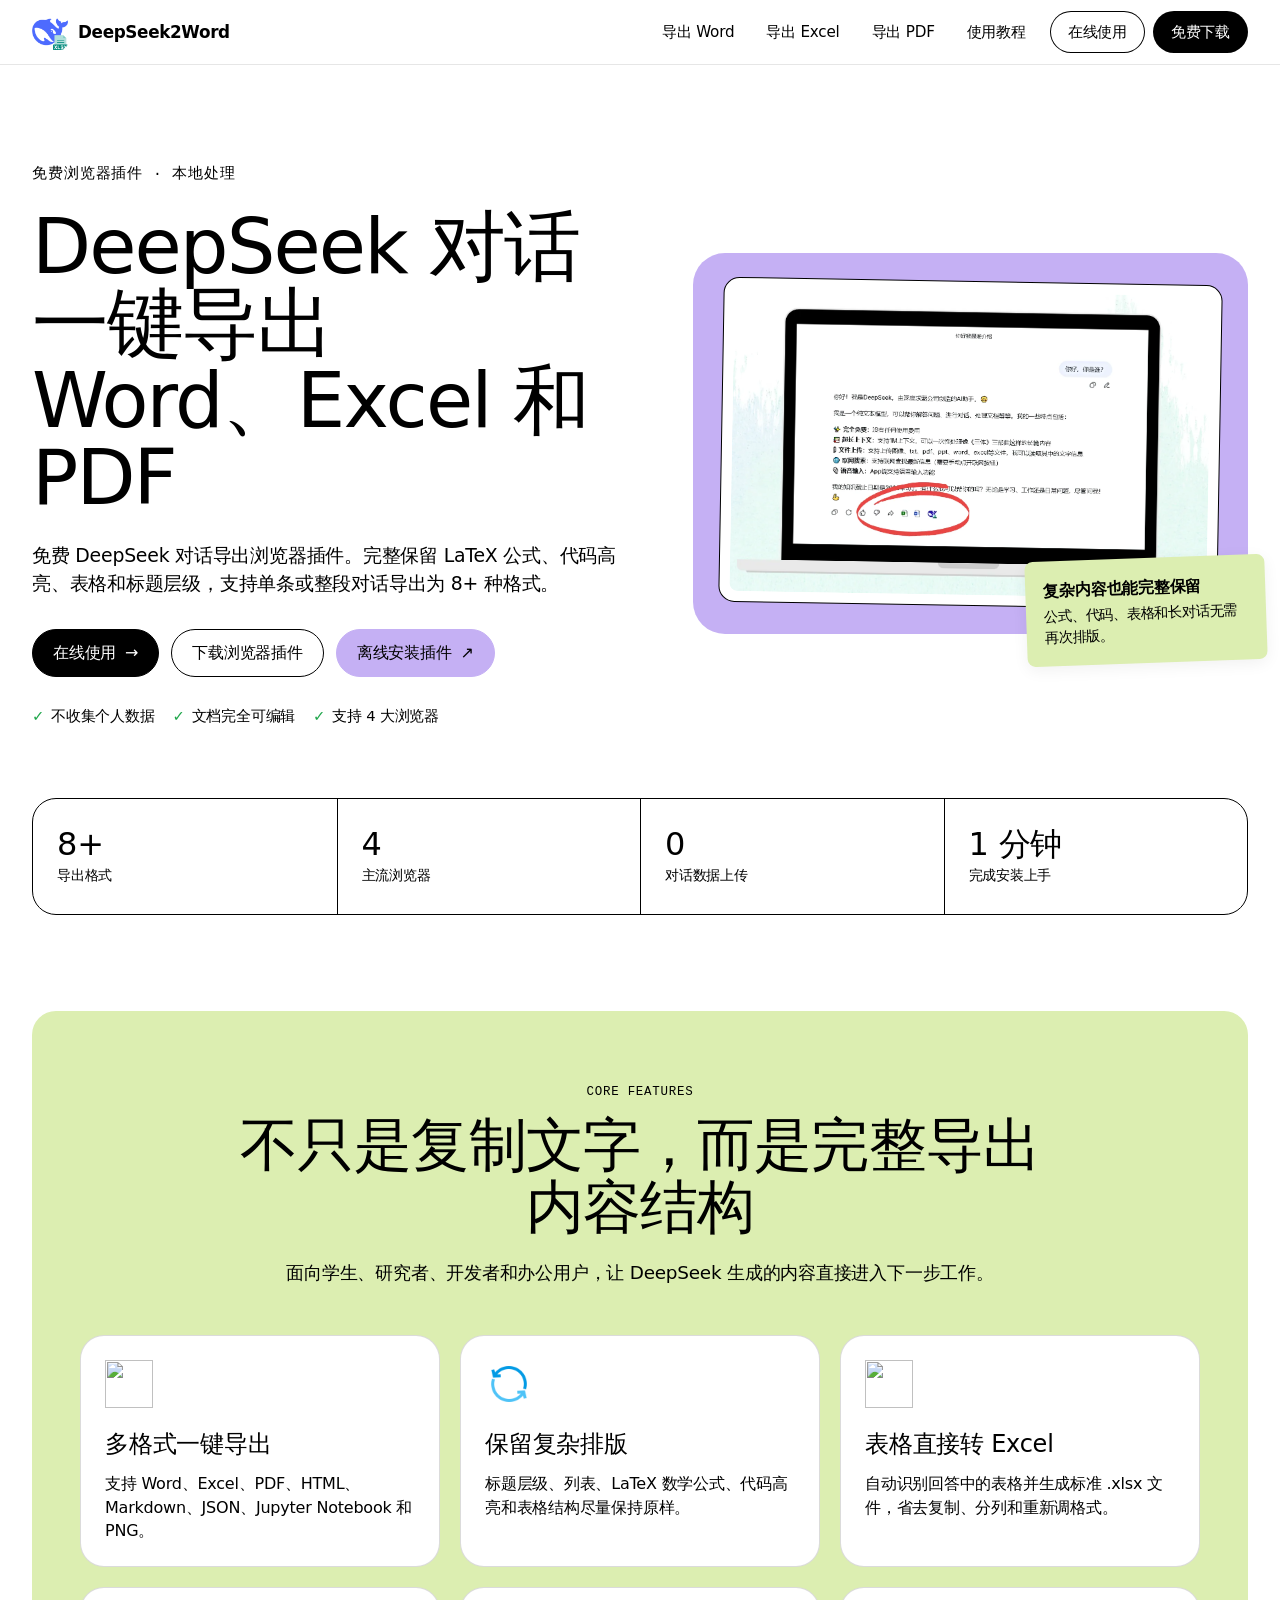
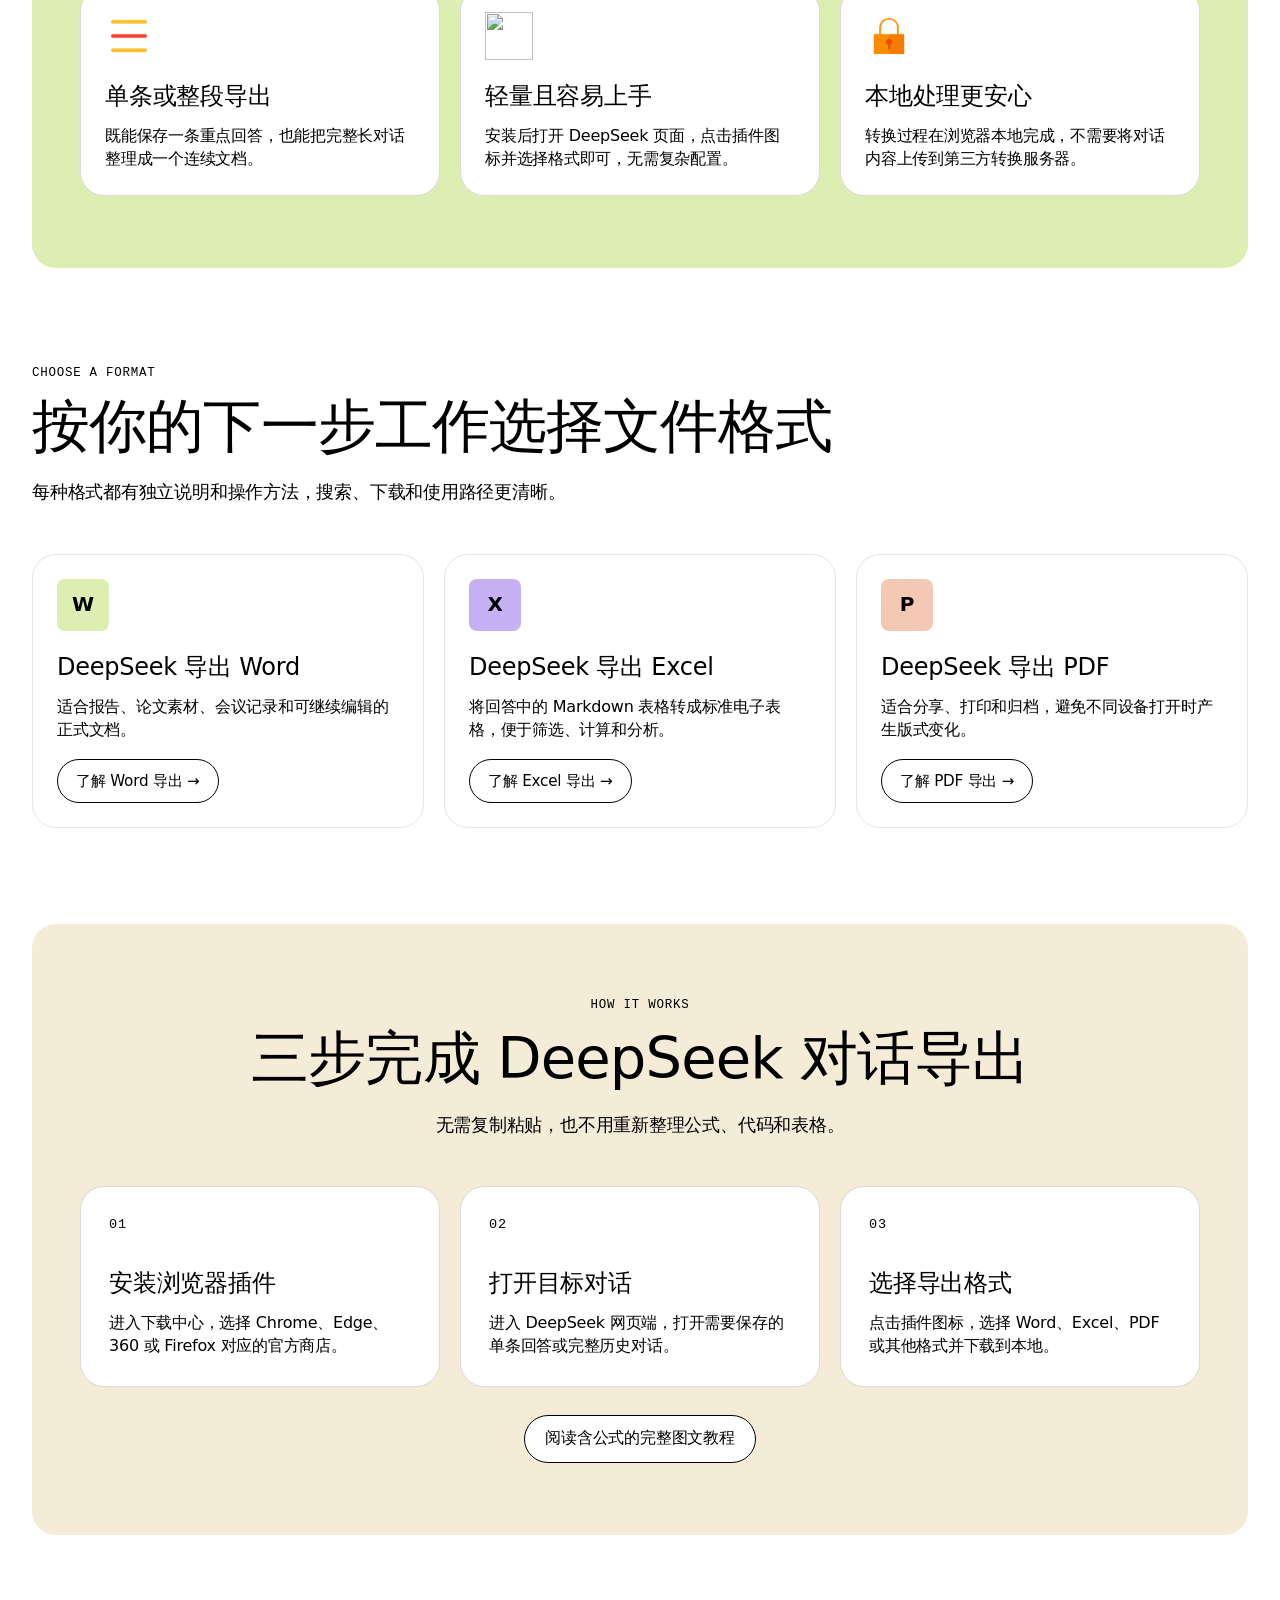
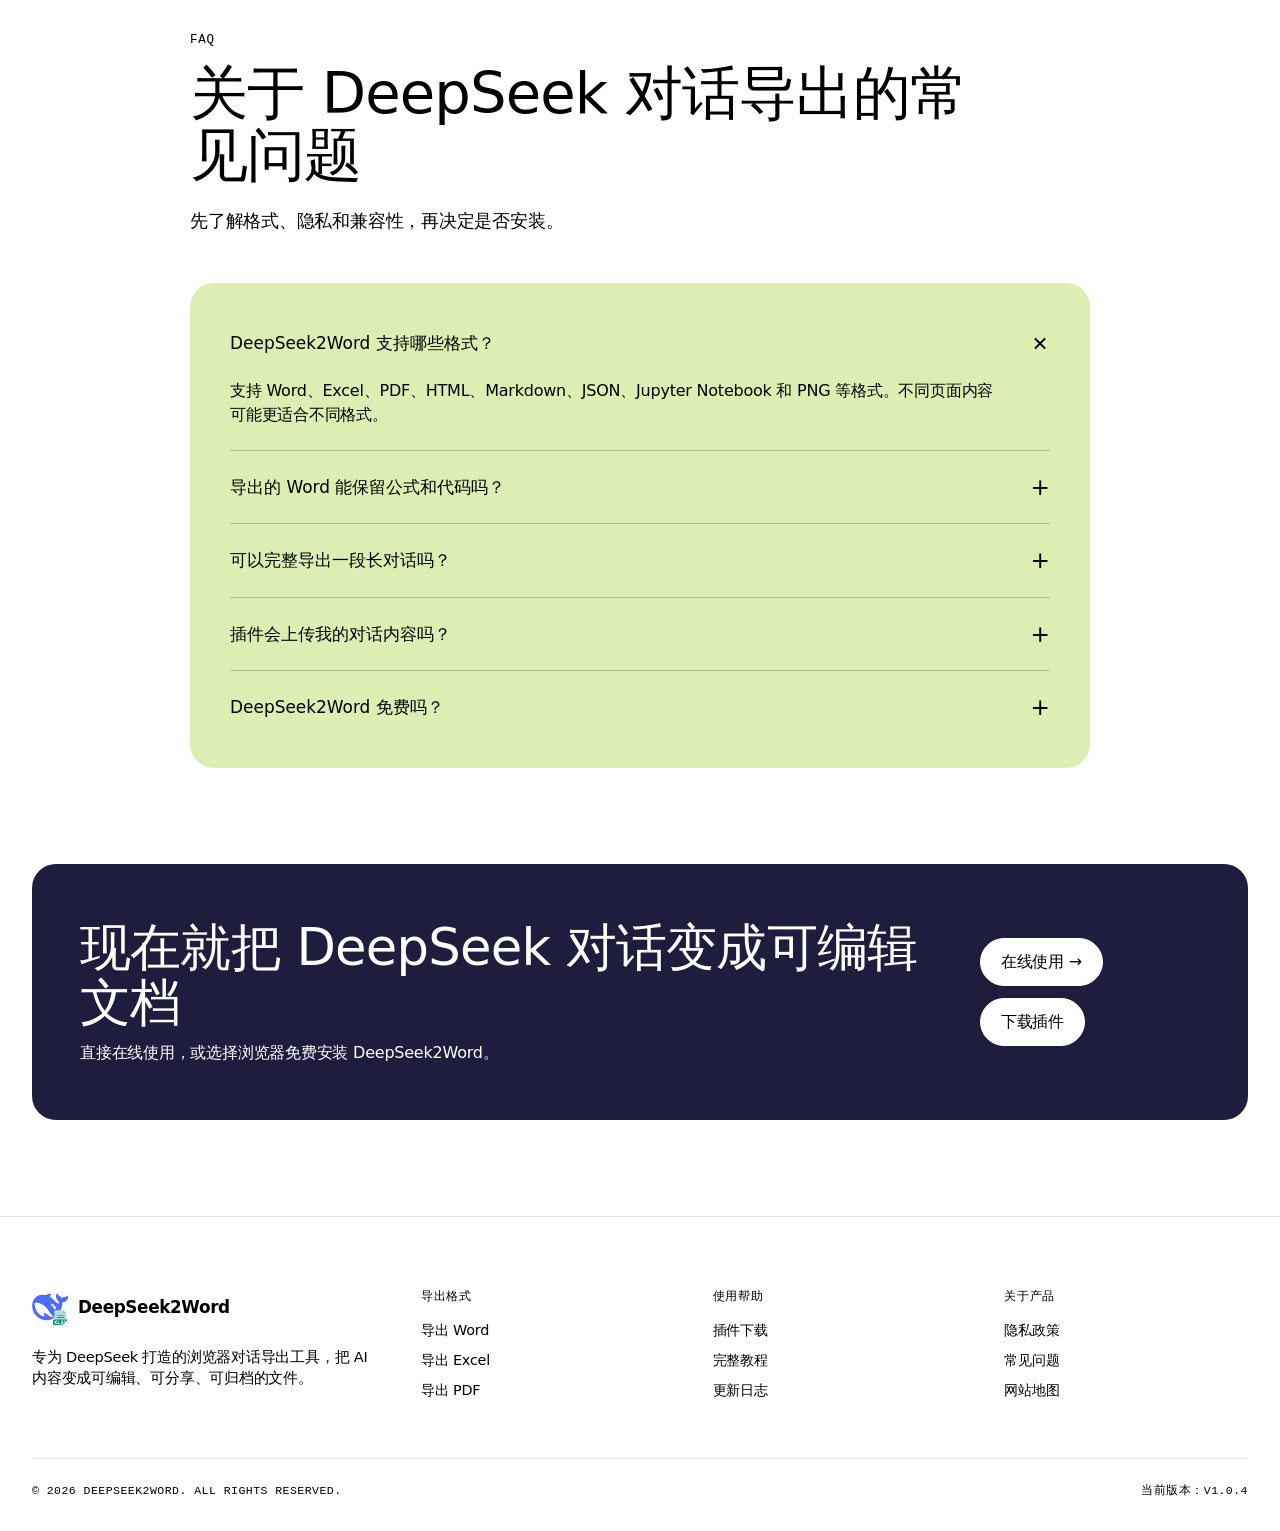
==== commit ee0f6ae7: "1" ====
--- a/index.html
+++ b/index.html
@@ -6,7 +6,7 @@
   <title>DeepSeek对话导出 Word/Excel/PDF 插件｜DeepSeek2Word</title>
   <meta name="description" content="免费安装 DeepSeek2Word 浏览器插件，一键将 DeepSeek 对话完整导出为可编辑 Word、Excel 和 PDF，保留 LaTeX 公式、代码高亮与表格，支持 Chrome、Edge、360 和 Firefox。">
   <link rel="canonical" href="https://www.deepseek2word.com/">
-  <meta name="theme-color" content="#071b35">
+  <meta name="theme-color" content="#ffffff">
   <meta property="og:type" content="website"><meta property="og:locale" content="zh_CN"><meta property="og:site_name" content="DeepSeek2Word">
   <meta property="og:title" content="DeepSeek对话导出 Word/Excel/PDF 插件｜DeepSeek2Word">
   <meta property="og:description" content="一键完整导出 DeepSeek 对话，保留公式、代码、表格和标题层级。">
@@ -32,7 +32,7 @@
 
   <main id="main">
     <section class="hero"><div class="container hero-grid">
-      <div><p class="eyebrow">免费浏览器插件 · 本地处理</p><h1>DeepSeek 对话一键导出<br><span class="gradient-text">Word、Excel 和 PDF</span></h1><p class="hero-copy">免费 DeepSeek 对话导出浏览器插件。完整保留 LaTeX 公式、代码高亮、表格和标题层级，支持单条或整段对话导出为 8+ 种格式。</p><div class="cta-row"><a class="btn btn-primary" data-online href="https://www.aiwhaler.com/index/">在线使用 <span aria-hidden="true">→</span></a><a class="btn" href="/download/">下载浏览器插件</a></div><div class="trust-row" aria-label="产品特点"><span>不收集个人数据</span><span>文档完全可编辑</span><span>支持 4 大浏览器</span></div></div>
+      <div><p class="eyebrow">免费浏览器插件 · 本地处理</p><h1>DeepSeek 对话一键导出<br><span class="gradient-text">Word、Excel 和 PDF</span></h1><p class="hero-copy">免费 DeepSeek 对话导出浏览器插件。完整保留 LaTeX 公式、代码高亮、表格和标题层级，支持单条或整段对话导出为 8+ 种格式。</p><div class="cta-row"><a class="btn btn-primary" data-online href="https://www.aiwhaler.com/index/">在线使用 <span aria-hidden="true">→</span></a><a class="btn" href="/download/">下载浏览器插件</a><a class="btn btn-promo" href="https://www.aiwhaler.com/plugin/#install">离线安装插件 <span aria-hidden="true">↗</span></a></div><div class="trust-row" aria-label="产品特点"><span>不收集个人数据</span><span>文档完全可编辑</span><span>支持 4 大浏览器</span></div></div>
       <div class="hero-visual"><div class="product-frame"><img src="/images/banner2.webp" width="1375" height="875" fetchpriority="high" alt="DeepSeek2Word 将 DeepSeek 对话导出为 Word 和 Excel 的操作界面"></div><div class="floating-note"><strong>复杂内容也能完整保留</strong>公式、代码、表格和长对话无需再次排版。</div></div>
     </div><div class="container stat-strip" aria-label="产品数据"><div class="stat"><strong>8+</strong><span>导出格式</span></div><div class="stat"><strong>4</strong><span>主流浏览器</span></div><div class="stat"><strong>0</strong><span>对话数据上传</span></div><div class="stat"><strong>1 分钟</strong><span>完成安装上手</span></div></div></section>
 
--- a/assets/site.css
+++ b/assets/site.css
@@ -1,255 +1,243 @@
 :root {
-  --ink: #132238;
-  --muted: #5c6b7f;
-  --paper: #f7f9fc;
-  --surface: #ffffff;
-  --line: #dce3ec;
-  --brand: #2563eb;
-  --brand-dark: #1746b3;
-  --brand-soft: #eaf1ff;
-  --cyan: #0891b2;
-  --success: #0f9f6e;
-  --navy: #071b35;
-  --shadow: 0 22px 50px rgba(28, 54, 91, 0.12);
-  --shadow-sm: 0 10px 25px rgba(28, 54, 91, 0.08);
-  --radius: 22px;
-  --radius-sm: 14px;
-  --content: 1160px;
+  --ink: #000; --muted: #000; --paper: #fff; --surface: #fff;
+  --line: #e6e6e6; --line-soft: #f1f1f1; --brand: #000; --brand-dark: #000;
+  --brand-soft: #f7f7f5; --success: #1ea64a; --navy: #1f1d3d;
+  --lime: #dceeb1; --lilac: #c5b0f4; --cream: #f4ecd6; --mint: #c8e6cd;
+  --coral: #f3c9b6; --magenta: #ff3d8b; --radius: 24px; --radius-sm: 8px;
+  --content: 1280px; --shadow: 0 4px 16px rgba(0, 0, 0, .06); --shadow-sm: var(--shadow);
 }
 
 * { box-sizing: border-box; }
 html { scroll-behavior: smooth; }
-body {
-  margin: 0;
-  color: var(--ink);
-  background: var(--paper);
-  font-family: Inter, "PingFang SC", "Microsoft YaHei", system-ui, -apple-system, sans-serif;
-  line-height: 1.75;
-  -webkit-font-smoothing: antialiased;
-}
-body::before {
-  content: "";
-  position: fixed;
-  inset: 0;
-  z-index: -2;
-  background:
-    radial-gradient(circle at 0 0, rgba(37, 99, 235, .12), transparent 34rem),
-    radial-gradient(circle at 100% 25%, rgba(8, 145, 178, .09), transparent 30rem),
-    linear-gradient(180deg, #fbfdff 0, var(--paper) 38rem);
-}
+body { margin: 0; color: var(--ink); background: var(--paper); font-family: Inter, "SF Pro Display", "PingFang SC", "Microsoft YaHei", system-ui, sans-serif; font-weight: 330; line-height: 1.45; letter-spacing: -.014em; -webkit-font-smoothing: antialiased; }
 a { color: inherit; text-decoration: none; }
 img { display: block; max-width: 100%; }
 button, a { -webkit-tap-highlight-color: transparent; }
-.container { width: min(calc(100% - 40px), var(--content)); margin-inline: auto; }
-.narrow { width: min(calc(100% - 40px), 820px); margin-inline: auto; }
-.section { padding: 92px 0; }
+.container { width: min(calc(100% - 64px), var(--content)); margin-inline: auto; }
+.narrow { width: min(calc(100% - 64px), 900px); margin-inline: auto; }
+.section { padding: 96px 0; }
 .section-sm { padding: 64px 0; }
-.surface-section { background: rgba(255, 255, 255, .74); border-block: 1px solid rgba(220, 227, 236, .8); }
-.skip-link { position: fixed; top: 10px; left: 10px; z-index: 9999; padding: 10px 14px; background: var(--navy); color: #fff; border-radius: 10px; transform: translateY(-150%); }
+.skip-link { position: fixed; top: 10px; left: 10px; z-index: 9999; padding: 10px 16px; background: #000; color: #fff; border-radius: 50px; transform: translateY(-150%); }
 .skip-link:focus { transform: none; }
 
-.site-header {
-  position: sticky;
-  top: 0;
-  z-index: 1000;
-  background: rgba(251, 253, 255, .86);
-  border-bottom: 1px solid rgba(220, 227, 236, .76);
-  backdrop-filter: blur(18px) saturate(145%);
-}
-.header-inner { min-height: 72px; display: flex; align-items: center; gap: 26px; }
-.brand { display: inline-flex; align-items: center; gap: 10px; font-weight: 850; letter-spacing: -.02em; color: #081a33; white-space: nowrap; }
-.brand img { width: 36px; height: 36px; border-radius: 9px; }
-.site-nav { margin-left: auto; display: flex; align-items: center; gap: 25px; }
-.site-nav a { color: #445268; font-size: .95rem; font-weight: 650; transition: color .2s; }
-.site-nav a:hover, .site-nav a[aria-current="page"] { color: var(--brand); }
-.header-online { display: inline-flex; align-items: center; justify-content: center; padding: 10px 18px; border-radius: 999px; background: var(--brand); color: #fff !important; }
-.header-online:hover { background: var(--brand-dark); }
-.header-cta { display: inline-flex; align-items: center; justify-content: center; padding: 10px 18px; background: var(--navy); color: #fff !important; border-radius: 999px; }
-.menu-toggle { display: none; margin-left: auto; width: 42px; height: 42px; border: 1px solid var(--line); border-radius: 12px; background: #fff; color: var(--ink); font-size: 1.25rem; cursor: pointer; }
-
-.hero { padding: 92px 0 82px; overflow: hidden; }
-.hero-grid { display: grid; grid-template-columns: minmax(0, 1.02fr) minmax(400px, .98fr); gap: 64px; align-items: center; }
-.eyebrow { display: inline-flex; align-items: center; gap: 8px; margin: 0 0 18px; padding: 7px 12px; border: 1px solid #cfe0ff; border-radius: 999px; color: var(--brand-dark); background: rgba(234, 241, 255, .78); font-size: .87rem; font-weight: 750; }
-.eyebrow::before { content: ""; width: 7px; height: 7px; background: var(--brand); border-radius: 50%; box-shadow: 0 0 0 5px rgba(37, 99, 235, .12); }
-h1, h2, h3 { margin-top: 0; color: #0b1b32; line-height: 1.2; letter-spacing: -.035em; }
-h1 { margin-bottom: 24px; font-size: clamp(2.55rem, 5vw, 4.7rem); }
-.inner-hero h1 { font-size: clamp(2.35rem, 4.4vw, 4.2rem); }
-h2 { margin-bottom: 18px; font-size: clamp(1.9rem, 3.2vw, 3rem); }
-h3 { margin-bottom: 10px; font-size: 1.2rem; }
-.gradient-text { color: var(--brand); background: linear-gradient(110deg, #1746b3 0, #2563eb 46%, #0891b2 100%); -webkit-background-clip: text; -webkit-text-fill-color: transparent; }
-.hero-copy { max-width: 650px; margin: 0 0 30px; color: var(--muted); font-size: 1.12rem; }
-.cta-row { display: flex; flex-wrap: wrap; align-items: center; gap: 13px; }
-.btn { display: inline-flex; align-items: center; justify-content: center; gap: 9px; min-height: 50px; padding: 0 23px; border: 1px solid var(--line); border-radius: 13px; background: var(--surface); color: var(--ink); font-weight: 750; box-shadow: 0 5px 15px rgba(21, 43, 74, .05); transition: transform .2s, box-shadow .2s, border-color .2s, background .2s; }
-.btn:hover { transform: translateY(-2px); border-color: #a9b8cb; box-shadow: var(--shadow-sm); }
-.btn-primary { border-color: var(--brand); background: var(--brand); color: #fff; }
-.btn-primary:hover { border-color: var(--brand-dark); background: var(--brand-dark); }
-.btn-dark { border-color: var(--navy); background: var(--navy); color: #fff; }
-.btn-sm { min-height: 43px; padding-inline: 17px; font-size: .93rem; }
+.site-header { position: sticky; top: 0; z-index: 1000; background: rgba(255,255,255,.96); border-bottom: 1px solid var(--line); backdrop-filter: blur(14px); }
+.header-inner { min-height: 64px; display: flex; align-items: center; gap: 24px; }
+.brand { display: inline-flex; align-items: center; gap: 10px; color: #000; font-size: 1.05rem; font-weight: 700; letter-spacing: -.02em; white-space: nowrap; }
+.brand img { width: 36px; height: 36px; border-radius: 8px; }
+.site-nav { margin-left: auto; display: flex; align-items: center; gap: 8px; }
+.site-nav a { padding: 10px 12px; border-radius: 999px; color: #000; font-size: .95rem; font-weight: 480; transition: background-color .18s, transform .18s; }
+.site-nav a:hover, .site-nav a[aria-current="page"] { background: var(--brand-soft); }
+.site-nav .header-online, .site-nav .header-cta { display: inline-flex; align-items: center; justify-content: center; padding: 10px 18px; }
+.site-nav .header-online { margin-left: 4px; background: #fff; box-shadow: inset 0 0 0 1px #000; color: #000 !important; }
+.site-nav .header-cta { background: #000; color: #fff !important; }
+.site-nav .header-cta:hover { background: #000; transform: scale(.98); }
+.menu-toggle { display: none; margin-left: auto; width: 44px; height: 44px; border: 1px solid var(--line); border-radius: 999px; background: #fff; color: #000; font-size: 1.25rem; cursor: pointer; }
+
+.hero { padding: 96px 0; overflow: hidden; }
+.hero-grid { display: grid; grid-template-columns: minmax(0,1.03fr) minmax(400px,.97fr); gap: 72px; align-items: center; }
+.hero-grid > * { min-width: 0; }
+.eyebrow, .kicker { font-family: "SFMono-Regular", Consolas, "Liberation Mono", monospace; font-weight: 400; text-transform: uppercase; letter-spacing: .06em; }
+.eyebrow { display: inline-flex; margin: 0 0 24px; padding: 0; color: #000; font-size: .92rem; }
+.eyebrow::before { content: none; }
+h1, h2, h3 { margin-top: 0; color: #000; font-weight: 540; font-feature-settings: "kern"; }
+h1 { margin-bottom: 24px; font-size: clamp(3.25rem,6vw,5.375rem); line-height: 1; letter-spacing: -.025em; }
+.inner-hero h1 { font-size: clamp(3rem,5.2vw,4.5rem); line-height: 1.04; }
+h2 { margin-bottom: 20px; font-size: clamp(2.5rem,4.5vw,4rem); line-height: 1.08; letter-spacing: -.015em; }
+h3 { margin-bottom: 12px; font-size: 1.5rem; line-height: 1.35; letter-spacing: -.01em; }
+.gradient-text { color: #000; background: none; -webkit-text-fill-color: currentColor; }
+.hero-copy { max-width: 680px; margin: 0 0 32px; color: #000; font-size: 1.18rem; line-height: 1.5; }
+.cta-row { display: flex; flex-wrap: wrap; align-items: center; gap: 12px; }
+.btn { display: inline-flex; align-items: center; justify-content: center; gap: 9px; min-height: 48px; padding: 9px 20px; border: 1px solid #000; border-radius: 50px; background: #fff; color: #000; font-size: 1rem; font-weight: 480; line-height: 1.4; transition: transform .18s, background-color .18s; }
+.btn:hover { transform: translateY(-2px); background: var(--brand-soft); }
+.btn-primary, .btn-dark { border-color: #000; background: #000; color: #fff; }
+.btn-primary:hover, .btn-dark:hover { background: #000; color: #fff; transform: translateY(-2px) scale(.985); }
+.btn-promo { border-color: var(--lilac); background: var(--lilac); }
+.btn-promo:hover { border-color: var(--lilac); background: #bba3ef; }
+.btn-sm { min-height: 44px; padding: 8px 18px; font-size: .95rem; }
 .btn img { width: 25px; height: 25px; object-fit: contain; }
-.trust-row { display: flex; flex-wrap: wrap; gap: 18px; margin: 26px 0 0; color: #58677a; font-size: .92rem; }
-.trust-row span::before { content: "✓"; margin-right: 6px; color: var(--success); font-weight: 900; }
-.hero-visual { position: relative; }
-.hero-visual::before { content: ""; position: absolute; inset: 12% -8% -6% 14%; z-index: -1; border-radius: 42px; background: linear-gradient(145deg, rgba(37, 99, 235, .24), rgba(8, 145, 178, .11)); filter: blur(28px); }
-.product-frame { padding: 13px; border: 1px solid rgba(204, 216, 232, .95); border-radius: 24px; background: rgba(255, 255, 255, .94); box-shadow: var(--shadow); transform: rotate(1deg); }
-.product-frame img { width: 100%; height: auto; border-radius: 15px; }
-.floating-note { position: absolute; right: -18px; bottom: -26px; max-width: 230px; padding: 15px 17px; background: #fff; border: 1px solid var(--line); border-radius: 15px; box-shadow: var(--shadow-sm); font-size: .88rem; color: var(--muted); }
-.floating-note strong { display: block; color: var(--ink); font-size: .96rem; }
-
-.section-head { max-width: 720px; margin-bottom: 42px; }
+.trust-row { display: flex; flex-wrap: wrap; gap: 18px; margin: 28px 0 0; color: #000; font-size: .92rem; }
+.trust-row span::before { content: "✓"; margin-right: 7px; color: var(--success); font-weight: 700; }
+.hero-visual { position: relative; padding: 28px; border-radius: 32px; background: var(--lilac); }
+.hero-visual::before { content: none; }
+.product-frame { padding: 10px; border: 1px solid #000; border-radius: 16px; background: #fff; box-shadow: none; transform: rotate(1deg); }
+.product-frame img { width: 100%; height: auto; border-radius: 8px; }
+.floating-note { position: absolute; right: -18px; bottom: -28px; max-width: 240px; padding: 18px; border: 0; border-radius: 8px; background: var(--lime); box-shadow: var(--shadow); color: #000; font-size: .9rem; transform: rotate(-2deg); }
+.floating-note strong { display: block; margin-bottom: 4px; color: #000; font-size: 1rem; }
+
+.stat-strip { display: grid; grid-template-columns: repeat(4,1fr); overflow: hidden; margin-top: 72px; border: 1px solid #000; border-radius: 24px; background: #fff; }
+.stat { padding: 28px 24px; text-align: left; }
+.stat + .stat { border-left: 1px solid #000; }
+.stat strong { display: block; color: #000; font-size: 2rem; font-weight: 540; line-height: 1.1; }
+.stat span { color: #000; font-size: .9rem; }
+
+.surface-section { width: min(calc(100% - 64px),var(--content)); margin-inline: auto; padding: 72px 48px; border: 0; border-radius: 24px; background: var(--lime); }
+.surface-section:nth-of-type(4n) { background: var(--cream); }
+.surface-section > .container { width: 100%; }
+.section-head { max-width: 820px; margin-bottom: 48px; }
 .section-head.center { margin-inline: auto; text-align: center; }
-.section-head p, .lead { margin: 0; color: var(--muted); font-size: 1.08rem; }
-.kicker { display: block; margin-bottom: 9px; color: var(--brand); font-size: .82rem; font-weight: 850; letter-spacing: .12em; text-transform: uppercase; }
-.grid-2, .grid-3, .grid-4 { display: grid; gap: 22px; }
-.grid-2 { grid-template-columns: repeat(2, minmax(0, 1fr)); }
-.grid-3 { grid-template-columns: repeat(3, minmax(0, 1fr)); }
-.grid-4 { grid-template-columns: repeat(4, minmax(0, 1fr)); }
-.card { height: 100%; padding: 29px; background: rgba(255, 255, 255, .92); border: 1px solid var(--line); border-radius: var(--radius); box-shadow: 0 8px 22px rgba(28, 54, 91, .045); }
-.card p { margin: 0; color: var(--muted); }
+.section-head p, .lead { margin: 0; color: #000; font-size: 1.15rem; line-height: 1.5; }
+.kicker { display: block; margin-bottom: 14px; color: #000; font-size: .78rem; }
+.grid-2, .grid-3, .grid-4 { display: grid; gap: 20px; }
+.grid-2 { grid-template-columns: repeat(2,minmax(0,1fr)); }
+.grid-3 { grid-template-columns: repeat(3,minmax(0,1fr)); }
+.grid-4 { grid-template-columns: repeat(4,minmax(0,1fr)); }
+.card { height: 100%; padding: 24px; border: 1px solid var(--line); border-radius: 24px; background: #fff; box-shadow: none; }
+.surface-section .card { border-color: rgba(0,0,0,.14); }
+.card p { margin: 0; color: #000; }
 .card ul { margin-bottom: 0; }
-.icon-tile { width: 48px; height: 48px; display: grid; place-items: center; margin-bottom: 18px; border-radius: 14px; background: var(--brand-soft); color: var(--brand); font-size: 1.35rem; font-weight: 850; }
-.icon-image { width: 48px; height: 48px; object-fit: contain; margin-bottom: 18px; }
-.stat-strip { display: grid; grid-template-columns: repeat(4, 1fr); overflow: hidden; margin-top: 56px; border: 1px solid var(--line); border-radius: var(--radius); background: rgba(255, 255, 255, .92); box-shadow: var(--shadow-sm); }
-.stat { padding: 24px; text-align: center; }
-.stat + .stat { border-left: 1px solid var(--line); }
-.stat strong { display: block; color: #0b1b32; font-size: 1.75rem; line-height: 1.15; }
-.stat span { color: var(--muted); font-size: .89rem; }
-
-.browser-card { position: relative; padding: 26px; background: #fff; border: 1px solid var(--line); border-radius: var(--radius); }
+.icon-tile { width: 52px; height: 52px; display: grid; place-items: center; margin-bottom: 20px; border-radius: 8px; background: var(--brand-soft); color: #000; font-size: 1.25rem; font-weight: 700; }
+.card:nth-child(3n + 1) .icon-tile { background: var(--lime); }
+.card:nth-child(3n + 2) .icon-tile { background: var(--lilac); }
+.card:nth-child(3n) .icon-tile { background: var(--coral); }
+.icon-image { width: 48px; height: 48px; object-fit: contain; margin-bottom: 20px; }
+
+.browser-card { position: relative; padding: 24px; border: 1px solid var(--line); border-radius: 24px; background: #fff; }
 .browser-card > img { width: 50px; height: 50px; object-fit: contain; margin-bottom: 16px; }
 .browser-card h3 { margin-bottom: 4px; }
-.browser-card p { min-height: 52px; margin: 0 0 18px; color: var(--muted); font-size: .92rem; }
+.browser-card p { min-height: 52px; margin: 0 0 18px; color: #000; font-size: .92rem; }
 .browser-card .btn { width: 100%; }
-.recommended { position: absolute; top: 14px; right: 14px; padding: 4px 8px; border-radius: 999px; background: #eaf8f2; color: #087856; font-size: .72rem; font-weight: 800; }
-
-.download-hero { padding: 30px 0 54px; background: linear-gradient(180deg, transparent, rgba(255, 255, 255, .78)); border-bottom: 1px solid rgba(220, 227, 236, .8); }
-.download-intro { display: grid; grid-template-columns: minmax(0, 1.05fr) minmax(360px, .95fr); gap: 54px; align-items: end; }
-.download-intro h1 { margin-bottom: 0; font-size: clamp(2.4rem, 4vw, 3.65rem); }
-.download-intro .hero-copy { margin: 0 0 14px; font-size: 1.03rem; }
+.recommended { position: absolute; top: 14px; right: 14px; padding: 5px 10px; border-radius: 999px; background: var(--mint); color: #000; font-size: .72rem; font-weight: 700; }
+.download-hero { width: min(calc(100% - 64px),var(--content)); margin: 24px auto 0; padding: 64px 48px; border: 0; border-radius: 24px; background: var(--lilac); }
+.download-hero > .container { width: 100%; }
+.download-intro { display: grid; grid-template-columns: minmax(0,1.05fr) minmax(360px,.95fr); gap: 54px; align-items: end; }
+.download-intro h1 { margin-bottom: 0; font-size: clamp(3rem,5vw,4.5rem); }
+.download-intro .hero-copy { margin: 0 0 14px; font-size: 1.06rem; }
 .download-intro .trust-row { margin-top: 0; gap: 14px; }
-.download-heading { display: flex; align-items: end; justify-content: space-between; gap: 30px; margin: 30px 0 17px; }
+.download-heading { display: flex; align-items: end; justify-content: space-between; gap: 30px; margin: 48px 0 18px; }
 .download-heading .kicker { margin-bottom: 3px; }
-.download-heading h2 { margin-bottom: 0; font-size: clamp(1.5rem, 2.3vw, 2.05rem); }
-.download-heading p { margin: 0 0 2px; color: var(--muted); font-size: .92rem; }
+.download-heading h2 { margin-bottom: 0; font-size: clamp(2rem,3vw,2.75rem); }
+.download-heading p { margin: 0 0 2px; color: #000; font-size: .92rem; }
 .download-grid { gap: 16px; }
 .download-page .browser-card { padding: 20px; }
 .download-page .browser-card > img { width: 44px; height: 44px; margin-bottom: 11px; }
 .download-page .browser-card p { min-height: 44px; margin-bottom: 14px; font-size: .86rem; line-height: 1.55; }
 .download-page .browser-card .btn { min-height: 44px; padding-inline: 14px; font-size: .91rem; }
 
-.steps { counter-reset: step; display: grid; grid-template-columns: repeat(3, 1fr); gap: 22px; }
-.step { position: relative; padding: 30px; border: 1px solid var(--line); border-radius: var(--radius); background: #fff; }
-.step::before { counter-increment: step; content: counter(step); display: grid; place-items: center; width: 42px; height: 42px; margin-bottom: 19px; border-radius: 50%; background: var(--navy); color: #fff; font-weight: 850; }
-.step p { margin: 0; color: var(--muted); }
-.callout { padding: 28px 30px; border: 1px solid #c8d9f4; border-radius: var(--radius); background: linear-gradient(135deg, #f0f5ff, #f4fbfd); }
-.callout strong { color: var(--ink); }
+.steps { counter-reset: step; display: grid; grid-template-columns: repeat(3,1fr); gap: 20px; }
+.step { position: relative; padding: 28px; border: 1px solid var(--line); border-radius: 24px; background: #fff; }
+.surface-section .step { border-color: rgba(0,0,0,.14); }
+.step::before { counter-increment: step; content: "0" counter(step); display: block; margin-bottom: 32px; color: #000; font-family: "SFMono-Regular", Consolas, monospace; font-size: .85rem; letter-spacing: .06em; }
+.step p { margin: 0; color: #000; }
+.callout { padding: 28px 30px; border: 0; border-radius: 24px; background: var(--cream); }
+.callout strong { color: #000; }
 .check-list { padding: 0; margin: 22px 0 0; list-style: none; }
-.check-list li { position: relative; padding-left: 29px; margin: 10px 0; color: #445268; }
-.check-list li::before { content: "✓"; position: absolute; left: 0; top: 1px; width: 20px; height: 20px; display: grid; place-items: center; border-radius: 50%; background: #e7f8f1; color: var(--success); font-size: .74rem; font-weight: 900; }
-.comparison { width: 100%; border-collapse: separate; border-spacing: 0; overflow: hidden; border: 1px solid var(--line); border-radius: 18px; background: #fff; }
-.comparison th, .comparison td { padding: 15px 17px; border-bottom: 1px solid var(--line); text-align: left; vertical-align: top; }
-.comparison th { background: #edf3fb; color: #1a2d48; font-size: .92rem; }
+.check-list li { position: relative; padding-left: 29px; margin: 10px 0; color: #000; }
+.check-list li::before { content: "✓"; position: absolute; left: 0; top: 2px; width: 18px; height: 18px; display: grid; place-items: center; border-radius: 50%; background: #fff; color: var(--success); font-size: .74rem; font-weight: 700; }
+.comparison { width: 100%; border-collapse: separate; border-spacing: 0; overflow: hidden; border: 1px solid var(--line); border-radius: 24px; background: #fff; }
+.comparison th, .comparison td { padding: 16px 18px; border-bottom: 1px solid var(--line-soft); text-align: left; vertical-align: top; }
+.comparison th { background: var(--cream); color: #000; font-size: .92rem; }
 .comparison tr:last-child td { border-bottom: 0; }
-.comparison td { color: #536277; }
-
-.faq-list { border-top: 1px solid var(--line); }
-.faq-item { border-bottom: 1px solid var(--line); }
-.faq-button { width: 100%; display: flex; justify-content: space-between; gap: 20px; padding: 22px 0; border: 0; background: transparent; color: var(--ink); text-align: left; font: inherit; font-weight: 750; cursor: pointer; }
-.faq-button::after { content: "+"; flex: 0 0 auto; color: var(--brand); font-size: 1.45rem; line-height: 1; transition: transform .2s; }
+.comparison td { color: #000; }
+
+.faq-list { padding: 24px 40px; border: 0; border-radius: 24px; background: var(--lime); }
+.faq-item { border-bottom: 1px solid rgba(0,0,0,.2); }
+.faq-item:last-child { border-bottom: 0; }
+.faq-button { width: 100%; display: flex; justify-content: space-between; gap: 20px; padding: 24px 0; border: 0; background: transparent; color: #000; text-align: left; font: inherit; font-size: 1.06rem; font-weight: 540; cursor: pointer; }
+.faq-button::after { content: "+"; flex: 0 0 auto; color: #000; font-size: 1.45rem; line-height: 1; transition: transform .2s; }
 .faq-button[aria-expanded="true"]::after { transform: rotate(45deg); }
-.faq-panel { padding: 0 42px 20px 0; color: var(--muted); }
+.faq-panel { padding: 0 42px 24px 0; color: #000; }
 .faq-panel[hidden] { display: none; }
 
-.inner-hero { padding: 78px 0 65px; }
-.inner-hero .hero-grid { grid-template-columns: minmax(0, 1.15fr) minmax(320px, .85fr); }
-.breadcrumb { display: flex; flex-wrap: wrap; gap: 8px; padding: 20px 0 0; color: var(--muted); font-size: .88rem; }
-.breadcrumb a:hover { color: var(--brand); }
-.breadcrumb span::before { content: "/"; margin-right: 8px; color: #9ba8b8; }
-.mini-panel { padding: 27px; border: 1px solid var(--line); border-radius: var(--radius); background: #fff; box-shadow: var(--shadow-sm); }
-.mini-panel p { color: var(--muted); }
+.inner-hero { padding: 72px 0 96px; }
+.inner-hero .hero-grid { grid-template-columns: minmax(0,1.15fr) minmax(320px,.85fr); }
+.breadcrumb { display: flex; flex-wrap: wrap; gap: 8px; padding: 24px 0 0; color: #000; font-size: .88rem; }
+.breadcrumb a { text-decoration: underline; text-underline-offset: 3px; }
+.breadcrumb span::before { content: "/"; margin-right: 8px; }
+.mini-panel { padding: 32px; border: 0; border-radius: 24px; background: var(--lilac); box-shadow: none; }
+.mini-panel p { color: #000; }
 .mini-panel p:last-child { margin-bottom: 0; }
-.article { font-size: 1.03rem; }
-.article h2 { margin-top: 58px; }
-.article h3 { margin-top: 34px; }
-.article p, .article li { color: #445268; }
+.article { font-size: 1.05rem; line-height: 1.7; }
+.article h2 { margin-top: 64px; font-size: clamp(2.2rem,4vw,3.5rem); }
+.article h3 { margin-top: 36px; }
+.article p, .article li { color: #000; }
+.article a { text-decoration: underline; text-underline-offset: 3px; }
 .article figure { margin: 34px 0; }
-.article figure img { border: 1px solid var(--line); border-radius: 18px; box-shadow: var(--shadow-sm); }
-.article figcaption { margin-top: 9px; color: var(--muted); font-size: .87rem; text-align: center; }
-.toc { margin: 30px 0; padding: 24px 27px; background: #fff; border: 1px solid var(--line); border-radius: var(--radius-sm); }
+.article figure img { border: 1px solid var(--line); border-radius: 8px; box-shadow: none; }
+.article figcaption { margin-top: 9px; color: #000; font-size: .87rem; text-align: center; }
+.toc { margin: 32px 0; padding: 28px; border: 0; border-radius: 24px; background: var(--cream); }
 .toc strong { display: block; margin-bottom: 8px; }
 .toc ol { margin: 0; padding-left: 22px; }
-.toc a { color: var(--brand-dark); }
-.code-label { display: inline-block; padding: 3px 8px; border-radius: 6px; background: #edf3fb; color: #334965; font-size: .88rem; }
-
-.final-cta { position: relative; overflow: hidden; padding: 76px 0; background: var(--navy); color: #dbe7f7; }
-.final-cta::after { content: ""; position: absolute; width: 460px; height: 460px; right: -130px; top: -240px; border-radius: 50%; background: rgba(37, 99, 235, .33); filter: blur(25px); }
-.final-cta .container { position: relative; z-index: 1; display: flex; align-items: center; justify-content: space-between; gap: 40px; }
-.final-cta h2 { margin-bottom: 10px; color: #fff; }
-.final-cta p { margin: 0; color: #b6c5d9; }
+.toc a { color: #000; }
+.code-label { display: inline-block; padding: 3px 8px; border-radius: 6px; background: var(--brand-soft); color: #000; font-size: .88rem; }
+
+.final-cta { position: relative; width: min(calc(100% - 64px),var(--content)); margin: 0 auto 96px; overflow: hidden; padding: 56px 48px; border-radius: 24px; background: var(--navy); color: #fff; }
+.final-cta::after { content: none; }
+.final-cta .container { position: relative; z-index: 1; width: 100%; display: flex; align-items: center; justify-content: space-between; gap: 40px; }
+.final-cta h2 { margin-bottom: 10px; color: #fff; font-size: clamp(2.2rem,4vw,3.5rem); }
+.final-cta p { margin: 0; color: #fff; }
 .final-cta .btn { flex: 0 0 auto; }
-
-.site-footer { padding: 54px 0 28px; background: #041327; color: #95a6bc; }
-.footer-grid { display: grid; grid-template-columns: 1.4fr 1fr 1fr 1fr; gap: 38px; }
-.footer-brand { color: #fff; }
+.final-cta .btn:not(.btn-primary) { border-color: #fff; }
+.final-cta .btn-primary { border-color: #fff; background: #fff; color: #000; }
+.final-cta .btn-primary:hover { background: #fff; color: #000; }
+.site-footer { padding: 72px 0 32px; border-top: 1px solid var(--line); background: #fff; color: #000; }
+.footer-grid { display: grid; grid-template-columns: 1.4fr 1fr 1fr 1fr; gap: 48px; }
+.footer-brand { color: #000; }
 .footer-copy { max-width: 360px; font-size: .91rem; }
-.footer-col strong { display: block; margin-bottom: 12px; color: #e8eef7; font-size: .9rem; }
-.footer-col a { display: block; margin: 7px 0; font-size: .89rem; }
-.footer-col a:hover { color: #fff; }
-.footer-bottom { display: flex; justify-content: space-between; gap: 25px; margin-top: 40px; padding-top: 22px; border-top: 1px solid #1b2c43; font-size: .82rem; }
+.footer-col strong { display: block; margin-bottom: 14px; color: #000; font-family: "SFMono-Regular", Consolas, monospace; font-size: .75rem; font-weight: 400; letter-spacing: .05em; text-transform: uppercase; }
+.footer-col a { display: block; margin: 9px 0; font-size: .9rem; }
+.footer-col a:hover { text-decoration: underline; text-underline-offset: 3px; }
+.footer-bottom { display: flex; justify-content: space-between; gap: 25px; margin-top: 48px; padding-top: 24px; border-top: 1px solid var(--line); font-family: "SFMono-Regular", Consolas, monospace; font-size: .72rem; letter-spacing: .04em; text-transform: uppercase; }
 .not-found { min-height: 70vh; display: grid; place-items: center; text-align: center; }
-.not-found strong { display: block; color: var(--brand); font-size: clamp(5rem, 14vw, 10rem); line-height: 1; }
-.not-found p { color: var(--muted); }
+.not-found strong { display: block; color: #000; font-size: clamp(5rem,14vw,10rem); line-height: 1; }
+.not-found p { color: #000; }
 
 @media (max-width: 1080px) {
   .menu-toggle { display: inline-grid; place-items: center; }
-  .site-nav { position: fixed; inset: 72px 20px auto; display: none; flex-direction: column; align-items: stretch; gap: 0; padding: 12px; border: 1px solid var(--line); border-radius: 17px; background: #fff; box-shadow: var(--shadow); }
+  .site-nav { position: fixed; inset: 64px 24px auto; display: none; flex-direction: column; align-items: stretch; gap: 4px; padding: 12px; border: 1px solid var(--line); border-radius: 24px; background: #fff; box-shadow: var(--shadow); }
   .site-nav.is-open { display: flex; }
-  .site-nav a { padding: 12px; }
-  .header-online { margin-top: 5px; }
-  .header-cta { margin-top: 5px; }
-}
-
+  .site-nav a { padding: 12px 16px; }
+  .site-nav .header-online, .site-nav .header-cta { margin: 4px 0 0; }
+}
 @media (max-width: 960px) {
   .hero-grid, .inner-hero .hero-grid { grid-template-columns: 1fr; }
-  .hero-visual { width: min(100%, 650px); }
-  .grid-4 { grid-template-columns: repeat(2, 1fr); }
-  .grid-3 { grid-template-columns: repeat(2, 1fr); }
+  .hero-visual { width: min(100%,700px); }
+  .grid-4, .grid-3 { grid-template-columns: repeat(2,1fr); }
   .steps { grid-template-columns: 1fr; }
   .footer-grid { grid-template-columns: 1.5fr 1fr 1fr; }
   .footer-grid > :first-child { grid-column: 1 / -1; }
-  .download-intro { grid-template-columns: 1fr; gap: 16px; }
-}
-
-@media (max-width: 680px) {
-  .container, .narrow { width: min(calc(100% - 30px), var(--content)); }
-  .section { padding: 68px 0; }
+  .download-intro { grid-template-columns: 1fr; gap: 20px; }
+}
+@media (max-width: 768px) {
+  .container, .narrow { width: min(calc(100% - 40px),var(--content)); }
+  .section { padding: 72px 0; }
   .section-sm { padding: 48px 0; }
-  .hero, .inner-hero { padding: 61px 0 55px; }
-  h1 { font-size: clamp(2.35rem, 12vw, 3.3rem); }
-  .hero-copy { font-size: 1.02rem; }
-  .cta-row .btn { width: 100%; }
-  .floating-note { position: static; max-width: none; margin-top: 13px; }
-  .grid-2, .grid-3, .grid-4 { grid-template-columns: 1fr; }
-  .stat-strip { grid-template-columns: repeat(2, 1fr); }
-  .stat:nth-child(3) { border-left: 0; border-top: 1px solid var(--line); }
-  .stat:nth-child(4) { border-top: 1px solid var(--line); }
+  .hero, .inner-hero { padding: 64px 0 72px; }
+  h1 { font-size: clamp(3rem,13vw,4.25rem); }
+  .hero-copy { font-size: 1.05rem; }
+  .surface-section, .download-hero { width: 100%; margin-inline: 0; padding: 64px 20px; border-radius: 0; }
+  .final-cta { width: 100%; margin-bottom: 72px; padding: 56px 20px; border-radius: 0; }
+  .floating-note { position: static; max-width: none; margin-top: 16px; }
+  .stat-strip { grid-template-columns: repeat(2,1fr); }
+  .stat:nth-child(3) { border-left: 0; border-top: 1px solid #000; }
+  .stat:nth-child(4) { border-top: 1px solid #000; }
   .comparison-wrap { overflow-x: auto; }
   .comparison { min-width: 650px; }
   .final-cta .container { align-items: stretch; flex-direction: column; }
   .final-cta .btn { width: 100%; }
-  .footer-grid { grid-template-columns: repeat(2, 1fr); }
+  .footer-grid { grid-template-columns: repeat(2,1fr); }
   .footer-grid > :first-child { grid-column: 1 / -1; }
   .footer-bottom { flex-direction: column; }
-  .download-hero { padding: 25px 0 44px; }
-  .download-intro h1 { font-size: clamp(2.15rem, 10.5vw, 2.8rem); }
-  .download-intro .hero-copy { font-size: .97rem; }
-  .download-heading { align-items: flex-start; flex-direction: column; gap: 5px; margin: 25px 0 14px; }
-  .download-page .browser-card { display: grid; grid-template-columns: 44px minmax(0, 1fr); column-gap: 14px; align-items: center; padding: 17px; }
+  .download-intro h1 { font-size: clamp(2.8rem,11vw,3.8rem); }
+  .download-heading { align-items: flex-start; flex-direction: column; gap: 6px; margin: 40px 0 16px; }
+}
+@media (max-width: 560px) {
+  .container, .narrow { width: min(calc(100% - 32px),var(--content)); }
+  .header-inner { min-height: 60px; }
+  .site-nav { inset: 60px 16px auto; }
+  .hero { padding-top: 56px; }
+  h1, .inner-hero h1 { font-size: clamp(2.5rem,12vw,3.2rem); overflow-wrap: break-word; }
+  h2 { font-size: clamp(2.2rem,11vw,3rem); }
+  .cta-row .btn { width: 100%; }
+  .grid-2, .grid-3, .grid-4 { grid-template-columns: 1fr; }
+  .stat { padding: 22px 18px; }
+  .faq-list { padding: 12px 24px; border-radius: 0; }
+  .footer-grid { grid-template-columns: 1fr; }
+  .download-page .browser-card { display: grid; grid-template-columns: 44px minmax(0,1fr); column-gap: 14px; align-items: center; padding: 17px; }
   .download-page .browser-card > img { grid-row: 1 / 3; margin: 0; }
   .download-page .browser-card h3 { margin: 0; }
   .download-page .browser-card p { min-height: 0; margin: 2px 0 0; }
   .download-page .browser-card .btn { grid-column: 1 / -1; margin-top: 13px; }
 }
-
 @media (prefers-reduced-motion: reduce) {
   html { scroll-behavior: auto; }
   *, *::before, *::after { animation-duration: .01ms !important; animation-iteration-count: 1 !important; transition-duration: .01ms !important; }
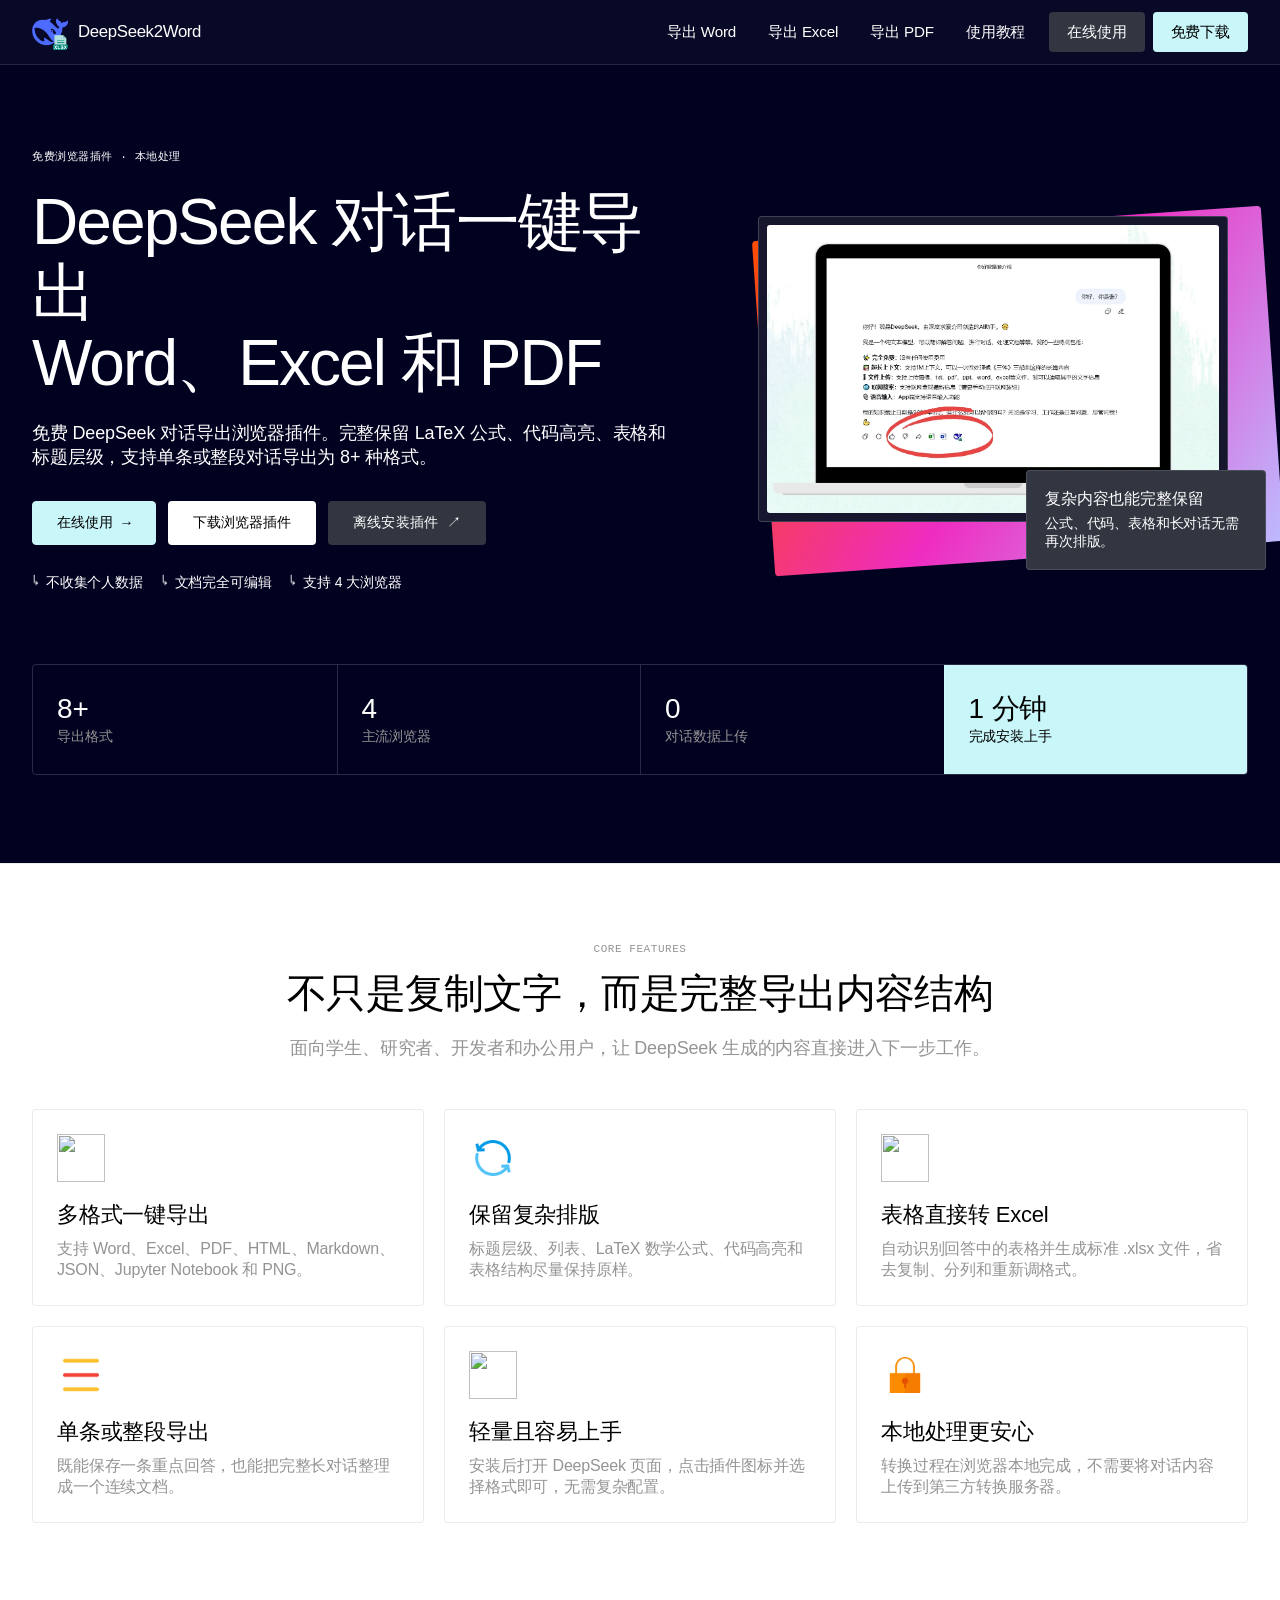
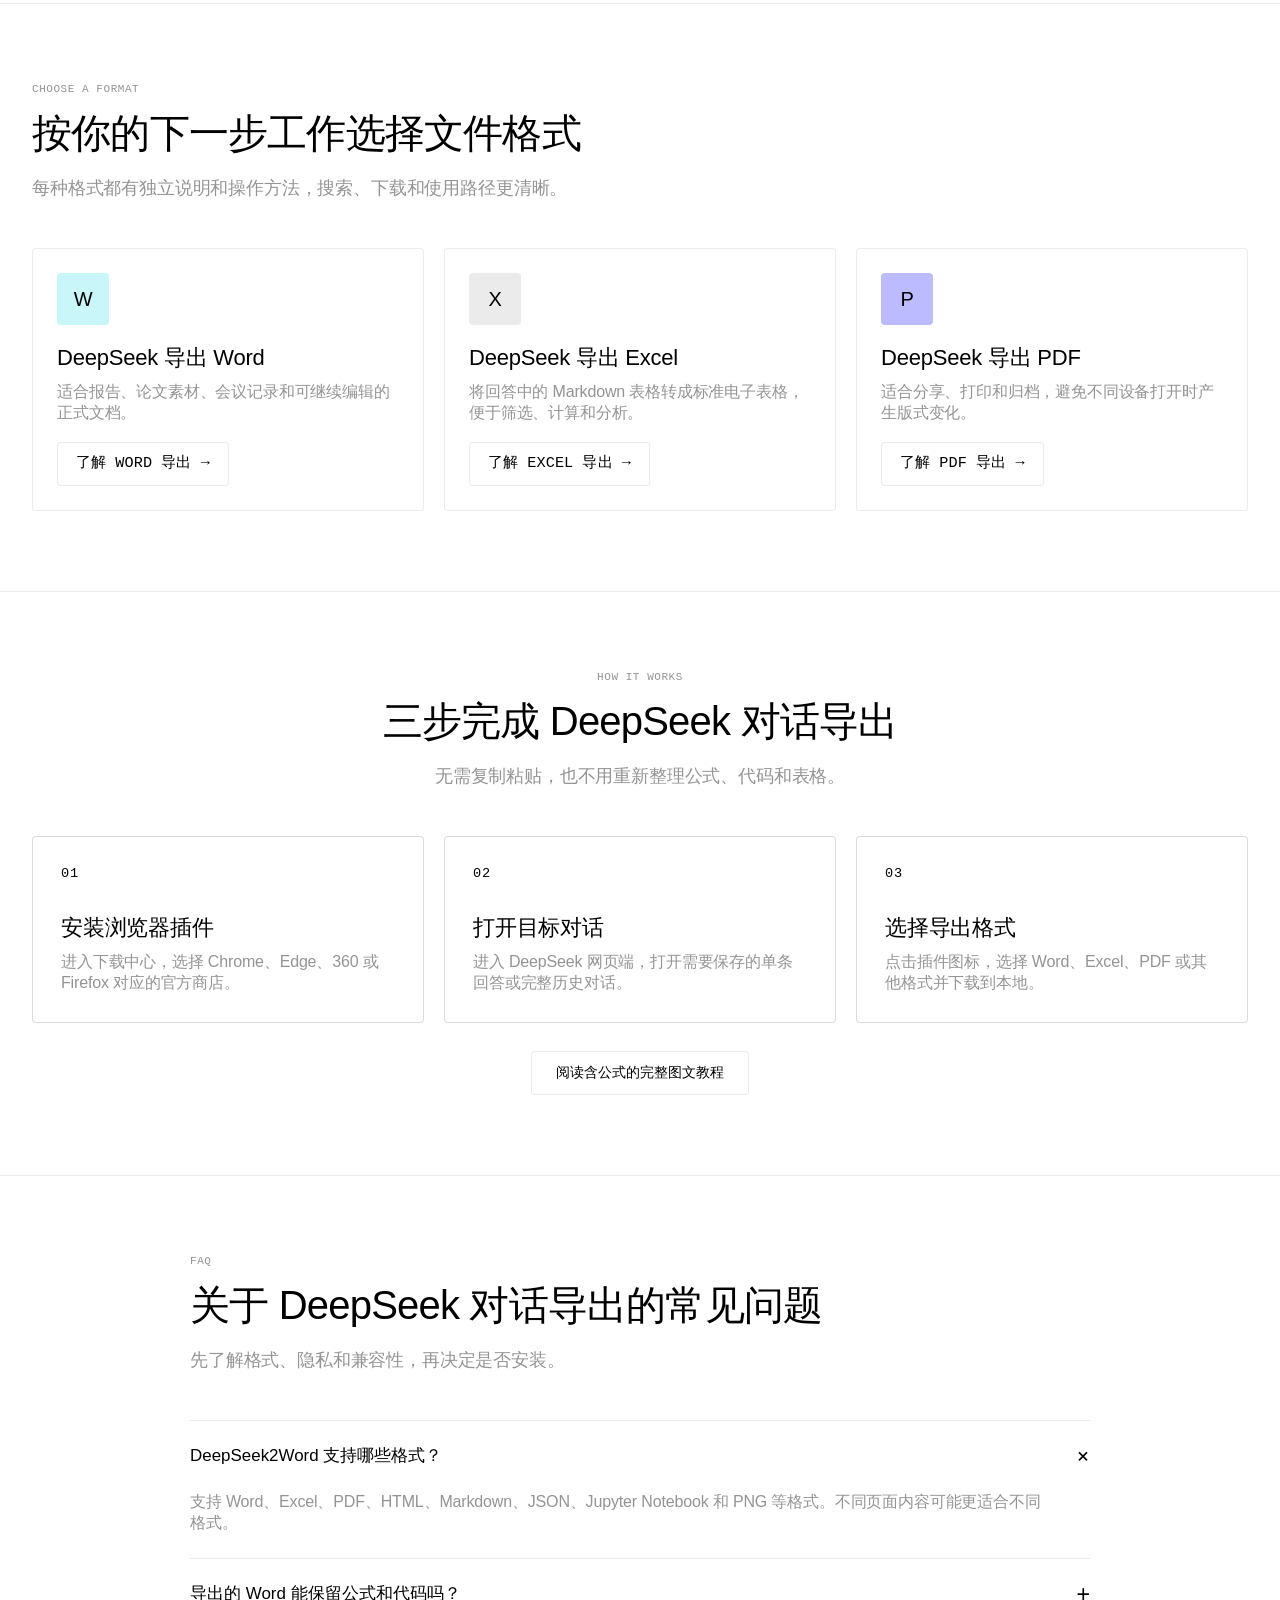
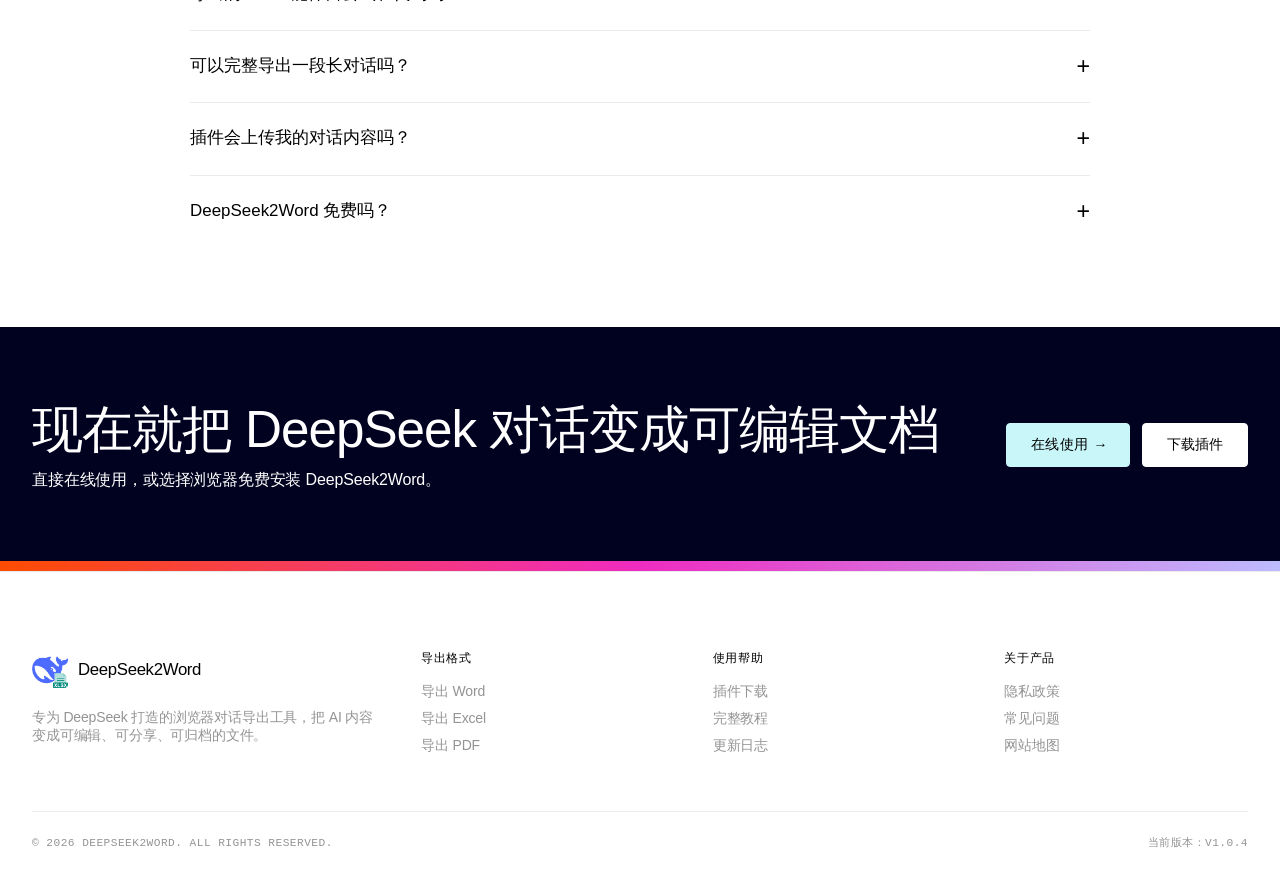
==== commit 80e7cdff: "1" ====
--- a/index.html
+++ b/index.html
@@ -6,7 +6,7 @@
   <title>DeepSeek对话导出 Word/Excel/PDF 插件｜DeepSeek2Word</title>
   <meta name="description" content="免费安装 DeepSeek2Word 浏览器插件，一键将 DeepSeek 对话完整导出为可编辑 Word、Excel 和 PDF，保留 LaTeX 公式、代码高亮与表格，支持 Chrome、Edge、360 和 Firefox。">
   <link rel="canonical" href="https://www.deepseek2word.com/">
-  <meta name="theme-color" content="#ffffff">
+  <meta name="theme-color" content="#010120">
   <meta property="og:type" content="website"><meta property="og:locale" content="zh_CN"><meta property="og:site_name" content="DeepSeek2Word">
   <meta property="og:title" content="DeepSeek对话导出 Word/Excel/PDF 插件｜DeepSeek2Word">
   <meta property="og:description" content="一键完整导出 DeepSeek 对话，保留公式、代码、表格和标题层级。">
--- a/assets/site.css
+++ b/assets/site.css
@@ -1,104 +1,111 @@
 :root {
-  --ink: #000; --muted: #000; --paper: #fff; --surface: #fff;
-  --line: #e6e6e6; --line-soft: #f1f1f1; --brand: #000; --brand-dark: #000;
-  --brand-soft: #f7f7f5; --success: #1ea64a; --navy: #1f1d3d;
-  --lime: #dceeb1; --lilac: #c5b0f4; --cream: #f4ecd6; --mint: #c8e6cd;
-  --coral: #f3c9b6; --magenta: #ff3d8b; --radius: 24px; --radius-sm: 8px;
-  --content: 1280px; --shadow: 0 4px 16px rgba(0, 0, 0, .06); --shadow-sm: var(--shadow);
+  --ink: #000; --muted: #959494; --paper: #fff; --surface: #fff;
+  --line: #ebebeb; --line-soft: #ebebeb; --brand: #000; --brand-dark: #010120;
+  --brand-soft: #ebebeb; --success: #000; --navy: #010120;
+  --orange: #fc4c02; --magenta: #ef2cc1; --periwinkle: #bdbbff; --mint: #c8f6f9;
+  --radius: 4px; --radius-sm: 4px; --content: 1280px;
+  --shadow: 0 12px 32px rgba(1, 1, 32, .14); --shadow-sm: var(--shadow);
 }
 
 * { box-sizing: border-box; }
 html { scroll-behavior: smooth; }
-body { margin: 0; color: var(--ink); background: var(--paper); font-family: Inter, "SF Pro Display", "PingFang SC", "Microsoft YaHei", system-ui, sans-serif; font-weight: 330; line-height: 1.45; letter-spacing: -.014em; -webkit-font-smoothing: antialiased; }
+body { margin: 0; color: var(--ink); background: var(--paper); font-family: Inter, "Helvetica Neue", Arial, "PingFang SC", "Microsoft YaHei", sans-serif; font-weight: 400; line-height: 1.3; letter-spacing: -.01em; -webkit-font-smoothing: antialiased; }
 a { color: inherit; text-decoration: none; }
 img { display: block; max-width: 100%; }
 button, a { -webkit-tap-highlight-color: transparent; }
 .container { width: min(calc(100% - 64px), var(--content)); margin-inline: auto; }
 .narrow { width: min(calc(100% - 64px), 900px); margin-inline: auto; }
-.section { padding: 96px 0; }
+.section { padding: 80px 0; }
 .section-sm { padding: 64px 0; }
-.skip-link { position: fixed; top: 10px; left: 10px; z-index: 9999; padding: 10px 16px; background: #000; color: #fff; border-radius: 50px; transform: translateY(-150%); }
+.skip-link { position: fixed; top: 10px; left: 10px; z-index: 9999; padding: 10px 16px; background: var(--mint); color: #000; border-radius: 4px; transform: translateY(-150%); }
 .skip-link:focus { transform: none; }
 
-.site-header { position: sticky; top: 0; z-index: 1000; background: rgba(255,255,255,.96); border-bottom: 1px solid var(--line); backdrop-filter: blur(14px); }
+.site-header { position: sticky; top: 0; z-index: 1000; background: rgba(1,1,32,.97); border-bottom: 1px solid rgba(255,255,255,.12); backdrop-filter: blur(14px); }
 .header-inner { min-height: 64px; display: flex; align-items: center; gap: 24px; }
-.brand { display: inline-flex; align-items: center; gap: 10px; color: #000; font-size: 1.05rem; font-weight: 700; letter-spacing: -.02em; white-space: nowrap; }
-.brand img { width: 36px; height: 36px; border-radius: 8px; }
+.brand { display: inline-flex; align-items: center; gap: 10px; color: #fff; font-size: 1.05rem; font-weight: 500; letter-spacing: -.02em; white-space: nowrap; }
+.brand img { width: 36px; height: 36px; border-radius: 4px; }
 .site-nav { margin-left: auto; display: flex; align-items: center; gap: 8px; }
-.site-nav a { padding: 10px 12px; border-radius: 999px; color: #000; font-size: .95rem; font-weight: 480; transition: background-color .18s, transform .18s; }
-.site-nav a:hover, .site-nav a[aria-current="page"] { background: var(--brand-soft); }
+.site-nav a { padding: 10px 12px; border-radius: 4px; color: #fff; font-size: .95rem; font-weight: 400; transition: background-color .18s, transform .18s; }
+.site-nav a:hover, .site-nav a[aria-current="page"] { background: #313641; }
 .site-nav .header-online, .site-nav .header-cta { display: inline-flex; align-items: center; justify-content: center; padding: 10px 18px; }
-.site-nav .header-online { margin-left: 4px; background: #fff; box-shadow: inset 0 0 0 1px #000; color: #000 !important; }
-.site-nav .header-cta { background: #000; color: #fff !important; }
-.site-nav .header-cta:hover { background: #000; transform: scale(.98); }
-.menu-toggle { display: none; margin-left: auto; width: 44px; height: 44px; border: 1px solid var(--line); border-radius: 999px; background: #fff; color: #000; font-size: 1.25rem; cursor: pointer; }
-
-.hero { padding: 96px 0; overflow: hidden; }
-.hero-grid { display: grid; grid-template-columns: minmax(0,1.03fr) minmax(400px,.97fr); gap: 72px; align-items: center; }
+.site-nav .header-online { margin-left: 4px; background: #313641; box-shadow: none; color: #fff !important; }
+.site-nav .header-cta { background: var(--mint); color: #000 !important; }
+.site-nav .header-cta[aria-current="page"] { background: var(--mint); color: #000 !important; }
+.site-nav .header-cta:hover { background: var(--mint); transform: translateY(-1px); }
+.menu-toggle { display: none; margin-left: auto; width: 44px; height: 44px; border: 1px solid rgba(255,255,255,.18); border-radius: 4px; background: #313641; color: #fff; font-size: 1.25rem; cursor: pointer; }
+
+.hero { position: relative; padding: 80px 0 88px; overflow: hidden; background: var(--navy); color: #fff; }
+.hero-grid { display: grid; grid-template-columns: minmax(0,1.12fr) minmax(400px,.88fr); gap: 56px; align-items: center; }
 .hero-grid > * { min-width: 0; }
-.eyebrow, .kicker { font-family: "SFMono-Regular", Consolas, "Liberation Mono", monospace; font-weight: 400; text-transform: uppercase; letter-spacing: .06em; }
-.eyebrow { display: inline-flex; margin: 0 0 24px; padding: 0; color: #000; font-size: .92rem; }
+.eyebrow, .kicker { font-family: "SFMono-Regular", Consolas, "Liberation Mono", monospace; font-weight: 500; text-transform: uppercase; letter-spacing: .05em; }
+.eyebrow { display: inline-flex; margin: 0 0 24px; padding: 0; color: inherit; font-size: .7rem; line-height: 1; }
 .eyebrow::before { content: none; }
-h1, h2, h3 { margin-top: 0; color: #000; font-weight: 540; font-feature-settings: "kern"; }
-h1 { margin-bottom: 24px; font-size: clamp(3.25rem,6vw,5.375rem); line-height: 1; letter-spacing: -.025em; }
-.inner-hero h1 { font-size: clamp(3rem,5.2vw,4.5rem); line-height: 1.04; }
-h2 { margin-bottom: 20px; font-size: clamp(2.5rem,4.5vw,4rem); line-height: 1.08; letter-spacing: -.015em; }
-h3 { margin-bottom: 12px; font-size: 1.5rem; line-height: 1.35; letter-spacing: -.01em; }
-.gradient-text { color: #000; background: none; -webkit-text-fill-color: currentColor; }
-.hero-copy { max-width: 680px; margin: 0 0 32px; color: #000; font-size: 1.18rem; line-height: 1.5; }
+h1, h2, h3 { margin-top: 0; color: #000; font-weight: 500; font-feature-settings: "kern", "ss01"; }
+h1 { margin-bottom: 24px; font-size: clamp(3rem,5.2vw,4rem); line-height: 1.1; letter-spacing: -.03em; }
+.inner-hero h1 { font-size: clamp(2.75rem,4.8vw,4rem); line-height: 1.1; }
+h2 { margin-bottom: 20px; font-size: clamp(2.25rem,3.5vw,2.5rem); line-height: 1.2; letter-spacing: -.02em; }
+h3 { margin-bottom: 12px; font-size: 1.375rem; line-height: 1.15; letter-spacing: -.01em; }
+.hero h1, .hero .hero-copy, .hero .eyebrow, .hero .trust-row, .inner-hero h1, .inner-hero .hero-copy, .inner-hero .eyebrow, .inner-hero .trust-row { color: #fff; }
+.gradient-text { color: inherit; background: none; -webkit-text-fill-color: currentColor; }
+.hero-copy { max-width: 680px; margin: 0 0 32px; color: var(--muted); font-size: 1.125rem; line-height: 1.3; }
 .cta-row { display: flex; flex-wrap: wrap; align-items: center; gap: 12px; }
-.btn { display: inline-flex; align-items: center; justify-content: center; gap: 9px; min-height: 48px; padding: 9px 20px; border: 1px solid #000; border-radius: 50px; background: #fff; color: #000; font-size: 1rem; font-weight: 480; line-height: 1.4; transition: transform .18s, background-color .18s; }
-.btn:hover { transform: translateY(-2px); background: var(--brand-soft); }
+.btn { display: inline-flex; align-items: center; justify-content: center; gap: 9px; min-height: 44px; padding: 12px 24px; border: 1px solid rgba(0,0,0,.08); border-radius: 4px; background: #fff; color: #000; font-family: "SFMono-Regular", Consolas, monospace; font-size: .88rem; font-weight: 500; line-height: 1; letter-spacing: .005em; text-transform: uppercase; transition: transform .18s, background-color .18s; }
+.btn:hover { transform: translateY(-1px); background: var(--brand-soft); }
 .btn-primary, .btn-dark { border-color: #000; background: #000; color: #fff; }
-.btn-primary:hover, .btn-dark:hover { background: #000; color: #fff; transform: translateY(-2px) scale(.985); }
-.btn-promo { border-color: var(--lilac); background: var(--lilac); }
-.btn-promo:hover { border-color: var(--lilac); background: #bba3ef; }
+.btn-primary:hover, .btn-dark:hover { background: #000; color: #fff; transform: translateY(-1px); }
+.hero .btn-primary, .inner-hero .btn-primary { border-color: var(--mint); background: var(--mint); color: #000; }
+.hero .btn:not(.btn-primary):not(.btn-promo), .inner-hero .btn:not(.btn-primary) { border-color: transparent; background: #fff; color: #000; }
+.btn-promo { border-color: transparent; background: #313641; color: #fff; }
+.btn-promo:hover { border-color: transparent; background: #3c4250; }
 .btn-sm { min-height: 44px; padding: 8px 18px; font-size: .95rem; }
 .btn img { width: 25px; height: 25px; object-fit: contain; }
-.trust-row { display: flex; flex-wrap: wrap; gap: 18px; margin: 28px 0 0; color: #000; font-size: .92rem; }
-.trust-row span::before { content: "✓"; margin-right: 7px; color: var(--success); font-weight: 700; }
-.hero-visual { position: relative; padding: 28px; border-radius: 32px; background: var(--lilac); }
-.hero-visual::before { content: none; }
-.product-frame { padding: 10px; border: 1px solid #000; border-radius: 16px; background: #fff; box-shadow: none; transform: rotate(1deg); }
-.product-frame img { width: 100%; height: auto; border-radius: 8px; }
-.floating-note { position: absolute; right: -18px; bottom: -28px; max-width: 240px; padding: 18px; border: 0; border-radius: 8px; background: var(--lime); box-shadow: var(--shadow); color: #000; font-size: .9rem; transform: rotate(-2deg); }
-.floating-note strong { display: block; margin-bottom: 4px; color: #000; font-size: 1rem; }
-
-.stat-strip { display: grid; grid-template-columns: repeat(4,1fr); overflow: hidden; margin-top: 72px; border: 1px solid #000; border-radius: 24px; background: #fff; }
+.trust-row { display: flex; flex-wrap: wrap; gap: 18px; margin: 28px 0 0; color: var(--muted); font-size: .875rem; }
+.trust-row span::before { content: "↳"; margin-right: 7px; color: inherit; font-family: monospace; font-weight: 500; }
+.hero-visual { position: relative; padding: 20px; border-radius: 4px; background: transparent; isolation: isolate; }
+.hero-visual::before { content: ""; position: absolute; inset: 8% -5% -5% 5%; z-index: -1; border-radius: 4px; background: linear-gradient(125deg,var(--orange) 0%,var(--magenta) 50%,var(--periwinkle) 100%); transform: rotate(-4deg); }
+.product-frame { position: relative; z-index: 1; padding: 8px; border: 1px solid rgba(255,255,255,.18); border-radius: 4px; background: #16162e; box-shadow: none; transform: none; }
+.product-frame img { width: 100%; height: auto; border-radius: 3px; }
+.floating-note { position: absolute; z-index: 2; right: -18px; bottom: -28px; max-width: 240px; padding: 18px; border: 1px solid rgba(255,255,255,.12); border-radius: 4px; background: #313641; box-shadow: none; color: #fff; font-size: .875rem; transform: none; }
+.floating-note strong { display: block; margin-bottom: 4px; color: #fff; font-size: 1rem; font-weight: 500; }
+
+.stat-strip { display: grid; grid-template-columns: repeat(4,1fr); overflow: hidden; margin-top: 72px; border: 1px solid rgba(255,255,255,.16); border-radius: 4px; background: transparent; }
 .stat { padding: 28px 24px; text-align: left; }
-.stat + .stat { border-left: 1px solid #000; }
-.stat strong { display: block; color: #000; font-size: 2rem; font-weight: 540; line-height: 1.1; }
-.stat span { color: #000; font-size: .9rem; }
-
-.surface-section { width: min(calc(100% - 64px),var(--content)); margin-inline: auto; padding: 72px 48px; border: 0; border-radius: 24px; background: var(--lime); }
-.surface-section:nth-of-type(4n) { background: var(--cream); }
-.surface-section > .container { width: 100%; }
+.stat + .stat { border-left: 1px solid rgba(255,255,255,.16); }
+.stat strong { display: block; color: #fff; font-size: 1.75rem; font-weight: 500; line-height: 1.15; }
+.stat span { color: var(--muted); font-size: .875rem; }
+.stat:last-child { background: var(--mint); }
+.stat:last-child strong, .stat:last-child span { color: #000; }
+
+.surface-section { width: 100%; margin-inline: auto; padding: 80px 0; border-block: 1px solid var(--line); border-radius: 0; background: #fff; }
+.surface-section:nth-of-type(4n) { background: #fff; }
+.surface-section > .container, .download-hero > .container, .final-cta > .container { width: min(calc(100% - 64px),var(--content)); }
 .section-head { max-width: 820px; margin-bottom: 48px; }
 .section-head.center { margin-inline: auto; text-align: center; }
-.section-head p, .lead { margin: 0; color: #000; font-size: 1.15rem; line-height: 1.5; }
-.kicker { display: block; margin-bottom: 14px; color: #000; font-size: .78rem; }
+.section-head p, .lead { margin: 0; color: var(--muted); font-size: 1.125rem; line-height: 1.3; }
+.kicker { display: block; margin-bottom: 14px; color: var(--muted); font-size: .6875rem; line-height: 1; }
 .grid-2, .grid-3, .grid-4 { display: grid; gap: 20px; }
 .grid-2 { grid-template-columns: repeat(2,minmax(0,1fr)); }
 .grid-3 { grid-template-columns: repeat(3,minmax(0,1fr)); }
 .grid-4 { grid-template-columns: repeat(4,minmax(0,1fr)); }
-.card { height: 100%; padding: 24px; border: 1px solid var(--line); border-radius: 24px; background: #fff; box-shadow: none; }
-.surface-section .card { border-color: rgba(0,0,0,.14); }
-.card p { margin: 0; color: #000; }
+.card { height: 100%; padding: 24px; border: 1px solid rgba(0,0,0,.08); border-radius: 4px; background: #fff; box-shadow: none; }
+.surface-section .card { border-color: rgba(0,0,0,.08); }
+.card p { margin: 0; color: var(--muted); }
 .card ul { margin-bottom: 0; }
-.icon-tile { width: 52px; height: 52px; display: grid; place-items: center; margin-bottom: 20px; border-radius: 8px; background: var(--brand-soft); color: #000; font-size: 1.25rem; font-weight: 700; }
-.card:nth-child(3n + 1) .icon-tile { background: var(--lime); }
-.card:nth-child(3n + 2) .icon-tile { background: var(--lilac); }
-.card:nth-child(3n) .icon-tile { background: var(--coral); }
+.icon-tile { width: 52px; height: 52px; display: grid; place-items: center; margin-bottom: 20px; border-radius: 4px; background: var(--brand-soft); color: #000; font-size: 1.25rem; font-weight: 500; }
+.card:nth-child(3n + 1) .icon-tile { background: var(--mint); }
+.card:nth-child(3n + 2) .icon-tile { background: var(--brand-soft); }
+.card:nth-child(3n) .icon-tile { background: var(--periwinkle); }
 .icon-image { width: 48px; height: 48px; object-fit: contain; margin-bottom: 20px; }
 
-.browser-card { position: relative; padding: 24px; border: 1px solid var(--line); border-radius: 24px; background: #fff; }
+.browser-card { position: relative; padding: 24px; border: 1px solid rgba(0,0,0,.08); border-radius: 4px; background: #fff; }
 .browser-card > img { width: 50px; height: 50px; object-fit: contain; margin-bottom: 16px; }
 .browser-card h3 { margin-bottom: 4px; }
-.browser-card p { min-height: 52px; margin: 0 0 18px; color: #000; font-size: .92rem; }
+.browser-card p { min-height: 52px; margin: 0 0 18px; color: var(--muted); font-size: .92rem; }
 .browser-card .btn { width: 100%; }
-.recommended { position: absolute; top: 14px; right: 14px; padding: 5px 10px; border-radius: 999px; background: var(--mint); color: #000; font-size: .72rem; font-weight: 700; }
-.download-hero { width: min(calc(100% - 64px),var(--content)); margin: 24px auto 0; padding: 64px 48px; border: 0; border-radius: 24px; background: var(--lilac); }
-.download-hero > .container { width: 100%; }
+.recommended { position: absolute; top: 14px; right: 14px; padding: 5px 10px; border-radius: 4px; background: var(--mint); color: #000; font-family: monospace; font-size: .6875rem; font-weight: 500; text-transform: uppercase; }
+.download-hero { position: relative; width: 100%; margin: 0; padding: 72px 0 80px; border: 0; border-radius: 0; background: var(--navy); color: #fff; }
+.download-hero::after { content: ""; position: absolute; right: 0; bottom: 0; left: 0; height: 10px; background: linear-gradient(90deg,var(--orange),var(--magenta),var(--periwinkle)); }
+.download-hero h1, .download-hero h2, .download-hero p, .download-hero .kicker, .download-hero .trust-row { color: #fff; }
 .download-intro { display: grid; grid-template-columns: minmax(0,1.05fr) minmax(360px,.95fr); gap: 54px; align-items: end; }
 .download-intro h1 { margin-bottom: 0; font-size: clamp(3rem,5vw,4.5rem); }
 .download-intro .hero-copy { margin: 0 0 14px; font-size: 1.06rem; }
@@ -106,7 +113,7 @@
 .download-heading { display: flex; align-items: end; justify-content: space-between; gap: 30px; margin: 48px 0 18px; }
 .download-heading .kicker { margin-bottom: 3px; }
 .download-heading h2 { margin-bottom: 0; font-size: clamp(2rem,3vw,2.75rem); }
-.download-heading p { margin: 0 0 2px; color: #000; font-size: .92rem; }
+.download-heading p { margin: 0 0 2px; color: inherit; font-size: .92rem; }
 .download-grid { gap: 16px; }
 .download-page .browser-card { padding: 20px; }
 .download-page .browser-card > img { width: 44px; height: 44px; margin-bottom: 11px; }
@@ -114,76 +121,76 @@
 .download-page .browser-card .btn { min-height: 44px; padding-inline: 14px; font-size: .91rem; }
 
 .steps { counter-reset: step; display: grid; grid-template-columns: repeat(3,1fr); gap: 20px; }
-.step { position: relative; padding: 28px; border: 1px solid var(--line); border-radius: 24px; background: #fff; }
+.step { position: relative; padding: 28px; border: 1px solid rgba(0,0,0,.08); border-radius: 4px; background: #fff; }
 .surface-section .step { border-color: rgba(0,0,0,.14); }
 .step::before { counter-increment: step; content: "0" counter(step); display: block; margin-bottom: 32px; color: #000; font-family: "SFMono-Regular", Consolas, monospace; font-size: .85rem; letter-spacing: .06em; }
-.step p { margin: 0; color: #000; }
-.callout { padding: 28px 30px; border: 0; border-radius: 24px; background: var(--cream); }
+.step p { margin: 0; color: var(--muted); }
+.callout { padding: 28px 30px; border: 1px solid rgba(0,0,0,.08); border-radius: 4px; background: #fff; }
 .callout strong { color: #000; }
 .check-list { padding: 0; margin: 22px 0 0; list-style: none; }
-.check-list li { position: relative; padding-left: 29px; margin: 10px 0; color: #000; }
+.check-list li { position: relative; padding-left: 29px; margin: 10px 0; color: var(--muted); }
 .check-list li::before { content: "✓"; position: absolute; left: 0; top: 2px; width: 18px; height: 18px; display: grid; place-items: center; border-radius: 50%; background: #fff; color: var(--success); font-size: .74rem; font-weight: 700; }
-.comparison { width: 100%; border-collapse: separate; border-spacing: 0; overflow: hidden; border: 1px solid var(--line); border-radius: 24px; background: #fff; }
+.comparison { width: 100%; border-collapse: separate; border-spacing: 0; overflow: hidden; border: 1px solid var(--line); border-radius: 4px; background: #fff; }
 .comparison th, .comparison td { padding: 16px 18px; border-bottom: 1px solid var(--line-soft); text-align: left; vertical-align: top; }
-.comparison th { background: var(--cream); color: #000; font-size: .92rem; }
+.comparison th { background: var(--line); color: var(--muted); font-family: monospace; font-size: .7rem; font-weight: 500; letter-spacing: .05em; text-transform: uppercase; }
 .comparison tr:last-child td { border-bottom: 0; }
-.comparison td { color: #000; }
-
-.faq-list { padding: 24px 40px; border: 0; border-radius: 24px; background: var(--lime); }
-.faq-item { border-bottom: 1px solid rgba(0,0,0,.2); }
+.comparison td { color: var(--muted); }
+
+.faq-list { padding: 0; border-top: 1px solid var(--line); border-radius: 0; background: #fff; }
+.faq-item { border-bottom: 1px solid var(--line); }
 .faq-item:last-child { border-bottom: 0; }
-.faq-button { width: 100%; display: flex; justify-content: space-between; gap: 20px; padding: 24px 0; border: 0; background: transparent; color: #000; text-align: left; font: inherit; font-size: 1.06rem; font-weight: 540; cursor: pointer; }
+.faq-button { width: 100%; display: flex; justify-content: space-between; gap: 20px; padding: 24px 0; border: 0; background: transparent; color: #000; text-align: left; font: inherit; font-size: 1.06rem; font-weight: 500; cursor: pointer; }
 .faq-button::after { content: "+"; flex: 0 0 auto; color: #000; font-size: 1.45rem; line-height: 1; transition: transform .2s; }
 .faq-button[aria-expanded="true"]::after { transform: rotate(45deg); }
-.faq-panel { padding: 0 42px 24px 0; color: #000; }
+.faq-panel { padding: 0 42px 24px 0; color: var(--muted); }
 .faq-panel[hidden] { display: none; }
 
-.inner-hero { padding: 72px 0 96px; }
+.inner-hero { padding: 64px 0 80px; background: var(--navy); color: #fff; }
 .inner-hero .hero-grid { grid-template-columns: minmax(0,1.15fr) minmax(320px,.85fr); }
-.breadcrumb { display: flex; flex-wrap: wrap; gap: 8px; padding: 24px 0 0; color: #000; font-size: .88rem; }
+.breadcrumb { width: 100%; max-width: none; display: flex; flex-wrap: wrap; gap: 8px; margin: 0; padding: 24px max(32px,calc((100% - var(--content))/2)) 0; color: var(--muted); background: var(--navy); font-size: .88rem; }
 .breadcrumb a { text-decoration: underline; text-underline-offset: 3px; }
 .breadcrumb span::before { content: "/"; margin-right: 8px; }
-.mini-panel { padding: 32px; border: 0; border-radius: 24px; background: var(--lilac); box-shadow: none; }
-.mini-panel p { color: #000; }
+.mini-panel { padding: 32px; border: 1px solid rgba(255,255,255,.12); border-radius: 4px; background: #313641; box-shadow: none; }
+.mini-panel h2, .mini-panel h3, .mini-panel p, .mini-panel li { color: #fff; }
 .mini-panel p:last-child { margin-bottom: 0; }
 .article { font-size: 1.05rem; line-height: 1.7; }
 .article h2 { margin-top: 64px; font-size: clamp(2.2rem,4vw,3.5rem); }
 .article h3 { margin-top: 36px; }
-.article p, .article li { color: #000; }
+.article p, .article li { color: #5f5f5f; }
 .article a { text-decoration: underline; text-underline-offset: 3px; }
 .article figure { margin: 34px 0; }
-.article figure img { border: 1px solid var(--line); border-radius: 8px; box-shadow: none; }
-.article figcaption { margin-top: 9px; color: #000; font-size: .87rem; text-align: center; }
-.toc { margin: 32px 0; padding: 28px; border: 0; border-radius: 24px; background: var(--cream); }
+.article figure img { border: 1px solid var(--line); border-radius: 4px; box-shadow: none; }
+.article figcaption { margin-top: 9px; color: var(--muted); font-size: .87rem; text-align: center; }
+.toc { margin: 32px 0; padding: 28px; border: 1px solid var(--line); border-radius: 4px; background: #fff; }
 .toc strong { display: block; margin-bottom: 8px; }
 .toc ol { margin: 0; padding-left: 22px; }
 .toc a { color: #000; }
-.code-label { display: inline-block; padding: 3px 8px; border-radius: 6px; background: var(--brand-soft); color: #000; font-size: .88rem; }
-
-.final-cta { position: relative; width: min(calc(100% - 64px),var(--content)); margin: 0 auto 96px; overflow: hidden; padding: 56px 48px; border-radius: 24px; background: var(--navy); color: #fff; }
-.final-cta::after { content: none; }
-.final-cta .container { position: relative; z-index: 1; width: 100%; display: flex; align-items: center; justify-content: space-between; gap: 40px; }
+.code-label { display: inline-block; padding: 3px 8px; border-radius: 4px; background: var(--brand-soft); color: #000; font-family: monospace; font-size: .82rem; }
+
+.final-cta { position: relative; width: 100%; margin: 0; overflow: hidden; padding: 72px 0 80px; border-radius: 0; background: var(--navy); color: #fff; }
+.final-cta::after { content: ""; position: absolute; right: 0; bottom: 0; left: 0; height: 10px; background: linear-gradient(90deg,var(--orange),var(--magenta),var(--periwinkle)); }
+.final-cta .container { position: relative; z-index: 1; display: flex; align-items: center; justify-content: space-between; gap: 40px; }
 .final-cta h2 { margin-bottom: 10px; color: #fff; font-size: clamp(2.2rem,4vw,3.5rem); }
 .final-cta p { margin: 0; color: #fff; }
 .final-cta .btn { flex: 0 0 auto; }
 .final-cta .btn:not(.btn-primary) { border-color: #fff; }
-.final-cta .btn-primary { border-color: #fff; background: #fff; color: #000; }
-.final-cta .btn-primary:hover { background: #fff; color: #000; }
-.site-footer { padding: 72px 0 32px; border-top: 1px solid var(--line); background: #fff; color: #000; }
+.final-cta .btn-primary { border-color: var(--mint); background: var(--mint); color: #000; }
+.final-cta .btn-primary:hover { background: var(--mint); color: #000; }
+.site-footer { padding: 80px 0 32px; border-top: 1px solid var(--line); background: #fff; color: #000; }
 .footer-grid { display: grid; grid-template-columns: 1.4fr 1fr 1fr 1fr; gap: 48px; }
 .footer-brand { color: #000; }
-.footer-copy { max-width: 360px; font-size: .91rem; }
+.footer-copy { max-width: 360px; color: var(--muted); font-size: .875rem; }
 .footer-col strong { display: block; margin-bottom: 14px; color: #000; font-family: "SFMono-Regular", Consolas, monospace; font-size: .75rem; font-weight: 400; letter-spacing: .05em; text-transform: uppercase; }
-.footer-col a { display: block; margin: 9px 0; font-size: .9rem; }
+.footer-col a { display: block; margin: 9px 0; color: var(--muted); font-size: .875rem; }
 .footer-col a:hover { text-decoration: underline; text-underline-offset: 3px; }
-.footer-bottom { display: flex; justify-content: space-between; gap: 25px; margin-top: 48px; padding-top: 24px; border-top: 1px solid var(--line); font-family: "SFMono-Regular", Consolas, monospace; font-size: .72rem; letter-spacing: .04em; text-transform: uppercase; }
+.footer-bottom { display: flex; justify-content: space-between; gap: 25px; margin-top: 48px; padding-top: 24px; border-top: 1px solid var(--line); color: var(--muted); font-family: "SFMono-Regular", Consolas, monospace; font-size: .7rem; letter-spacing: .04em; text-transform: uppercase; }
 .not-found { min-height: 70vh; display: grid; place-items: center; text-align: center; }
 .not-found strong { display: block; color: #000; font-size: clamp(5rem,14vw,10rem); line-height: 1; }
 .not-found p { color: #000; }
 
 @media (max-width: 1080px) {
   .menu-toggle { display: inline-grid; place-items: center; }
-  .site-nav { position: fixed; inset: 64px 24px auto; display: none; flex-direction: column; align-items: stretch; gap: 4px; padding: 12px; border: 1px solid var(--line); border-radius: 24px; background: #fff; box-shadow: var(--shadow); }
+  .site-nav { position: fixed; inset: 64px 24px auto; display: none; flex-direction: column; align-items: stretch; gap: 4px; padding: 12px; border: 1px solid rgba(255,255,255,.12); border-radius: 4px; background: var(--navy); box-shadow: var(--shadow); }
   .site-nav.is-open { display: flex; }
   .site-nav a { padding: 12px 16px; }
   .site-nav .header-online, .site-nav .header-cta { margin: 4px 0 0; }
@@ -199,17 +206,20 @@
 }
 @media (max-width: 768px) {
   .container, .narrow { width: min(calc(100% - 40px),var(--content)); }
+  .surface-section > .container, .download-hero > .container, .final-cta > .container { width: min(calc(100% - 40px),var(--content)); }
   .section { padding: 72px 0; }
   .section-sm { padding: 48px 0; }
   .hero, .inner-hero { padding: 64px 0 72px; }
+  .breadcrumb { padding-inline: 20px; }
   h1 { font-size: clamp(3rem,13vw,4.25rem); }
   .hero-copy { font-size: 1.05rem; }
-  .surface-section, .download-hero { width: 100%; margin-inline: 0; padding: 64px 20px; border-radius: 0; }
-  .final-cta { width: 100%; margin-bottom: 72px; padding: 56px 20px; border-radius: 0; }
+  .surface-section { width: 100%; margin-inline: 0; padding: 64px 0; border-radius: 0; }
+  .download-hero { width: 100%; margin-inline: 0; padding: 64px 0; border-radius: 0; }
+  .final-cta { width: 100%; margin-bottom: 0; padding: 64px 0; border-radius: 0; }
   .floating-note { position: static; max-width: none; margin-top: 16px; }
   .stat-strip { grid-template-columns: repeat(2,1fr); }
-  .stat:nth-child(3) { border-left: 0; border-top: 1px solid #000; }
-  .stat:nth-child(4) { border-top: 1px solid #000; }
+  .stat:nth-child(3) { border-left: 0; border-top: 1px solid rgba(255,255,255,.16); }
+  .stat:nth-child(4) { border-top: 1px solid rgba(255,255,255,.16); }
   .comparison-wrap { overflow-x: auto; }
   .comparison { min-width: 650px; }
   .final-cta .container { align-items: stretch; flex-direction: column; }
@@ -222,15 +232,17 @@
 }
 @media (max-width: 560px) {
   .container, .narrow { width: min(calc(100% - 32px),var(--content)); }
+  .surface-section > .container, .download-hero > .container, .final-cta > .container { width: min(calc(100% - 32px),var(--content)); }
   .header-inner { min-height: 60px; }
   .site-nav { inset: 60px 16px auto; }
   .hero { padding-top: 56px; }
+  .breadcrumb { padding-inline: 16px; }
   h1, .inner-hero h1 { font-size: clamp(2.5rem,12vw,3.2rem); overflow-wrap: break-word; }
   h2 { font-size: clamp(2.2rem,11vw,3rem); }
   .cta-row .btn { width: 100%; }
   .grid-2, .grid-3, .grid-4 { grid-template-columns: 1fr; }
   .stat { padding: 22px 18px; }
-  .faq-list { padding: 12px 24px; border-radius: 0; }
+  .faq-list { padding: 0; border-radius: 0; }
   .footer-grid { grid-template-columns: 1fr; }
   .download-page .browser-card { display: grid; grid-template-columns: 44px minmax(0,1fr); column-gap: 14px; align-items: center; padding: 17px; }
   .download-page .browser-card > img { grid-row: 1 / 3; margin: 0; }
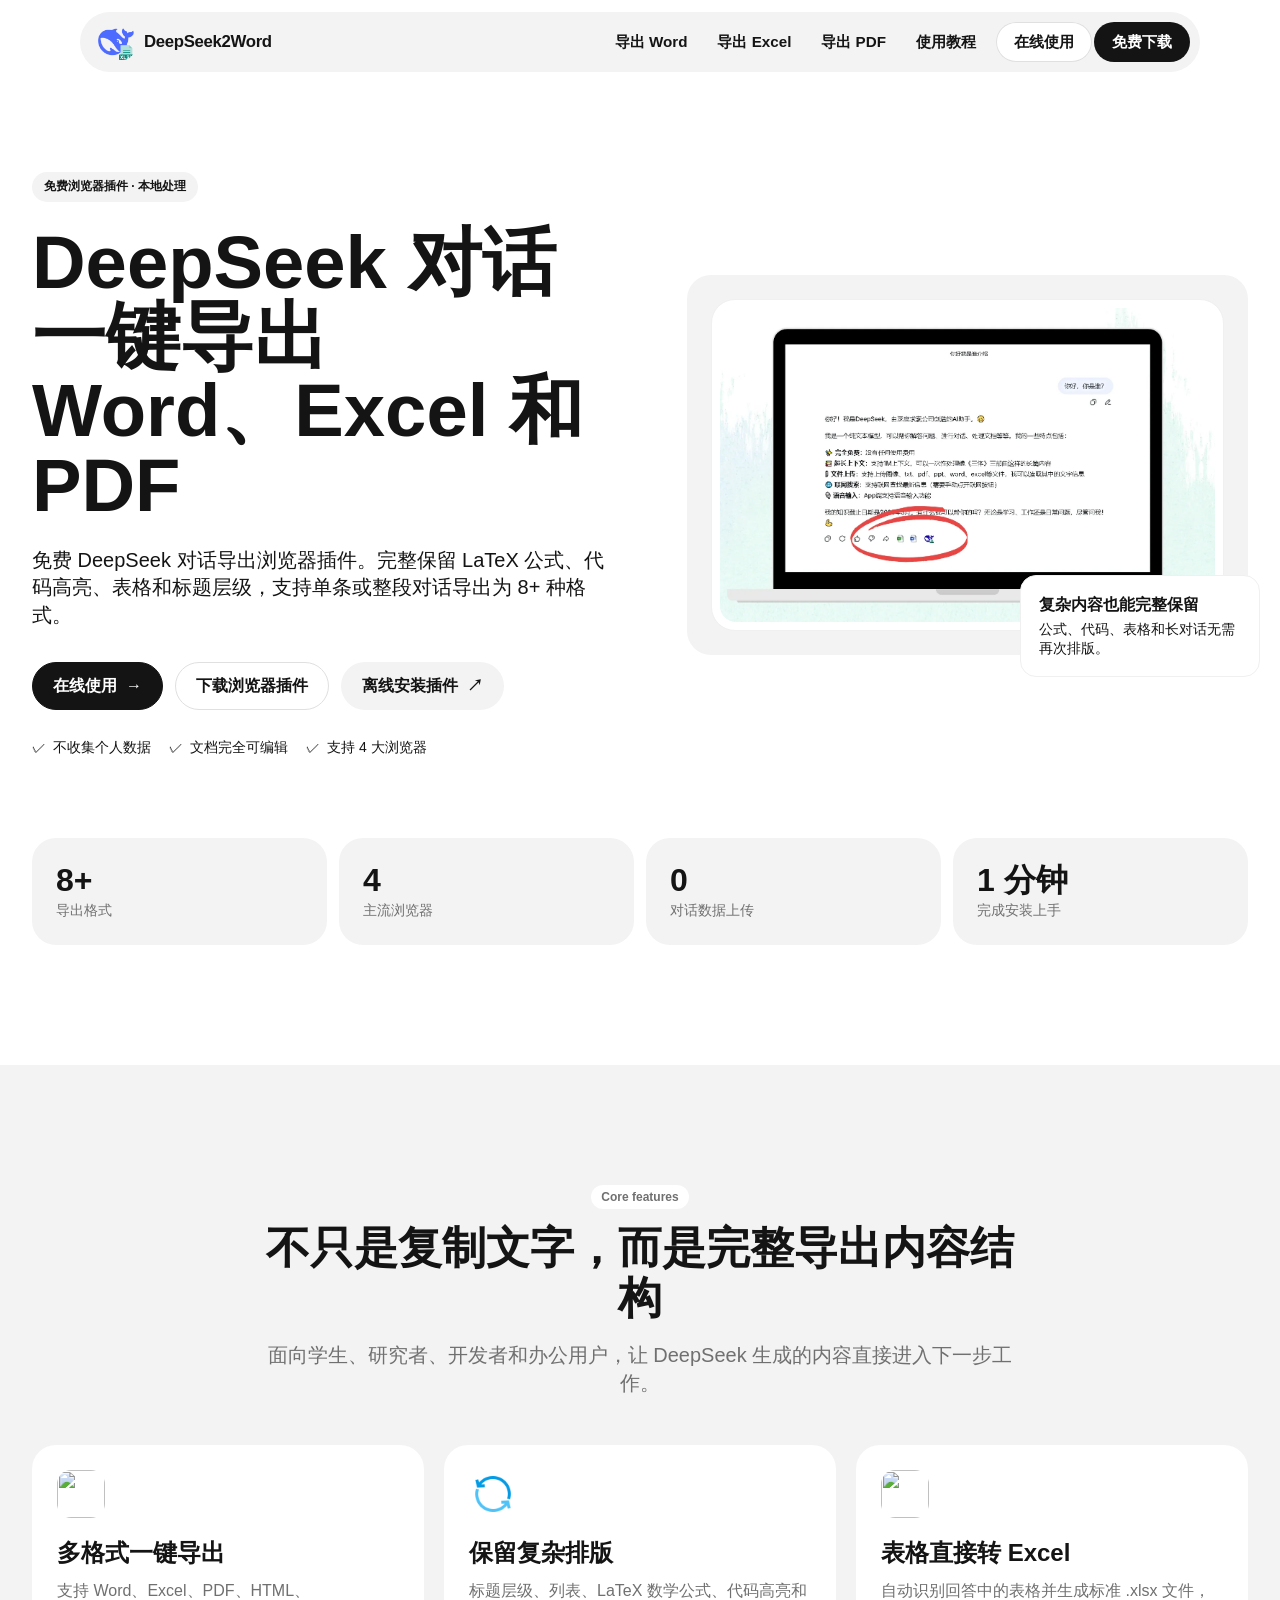
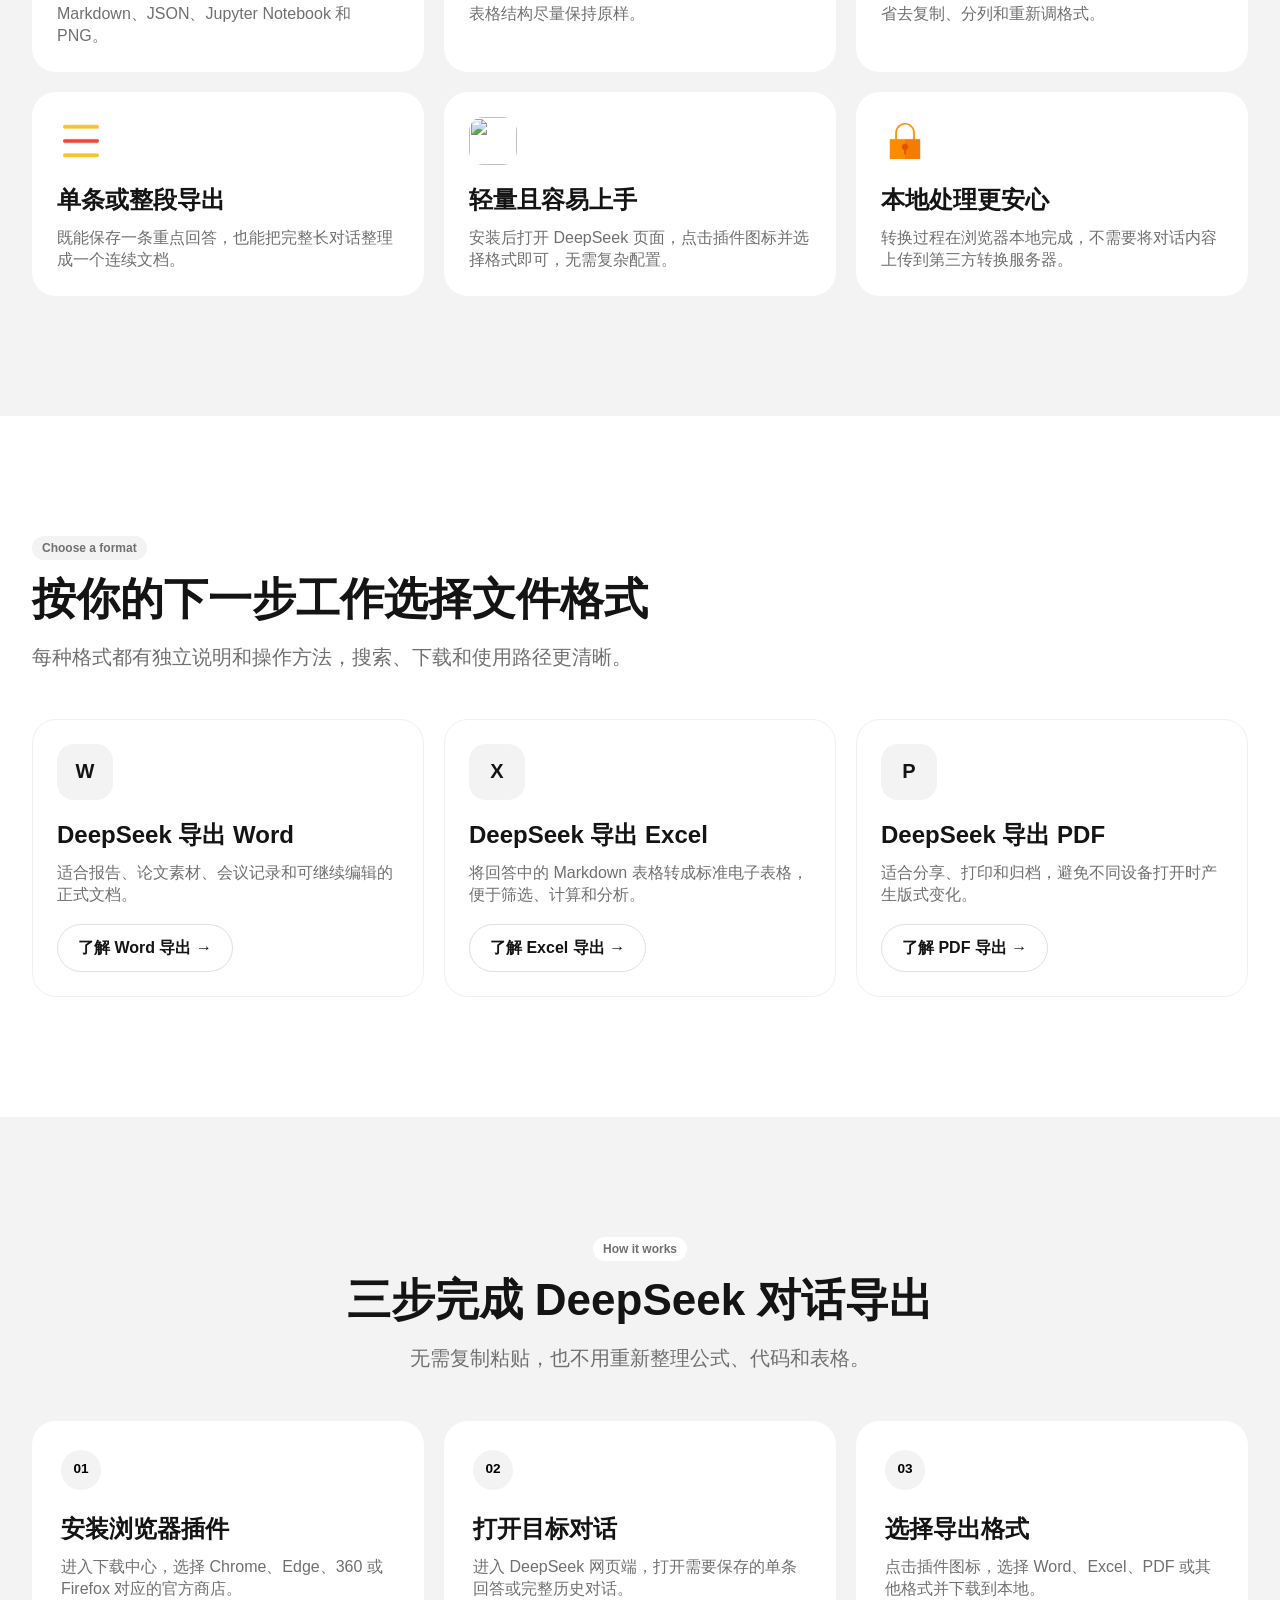
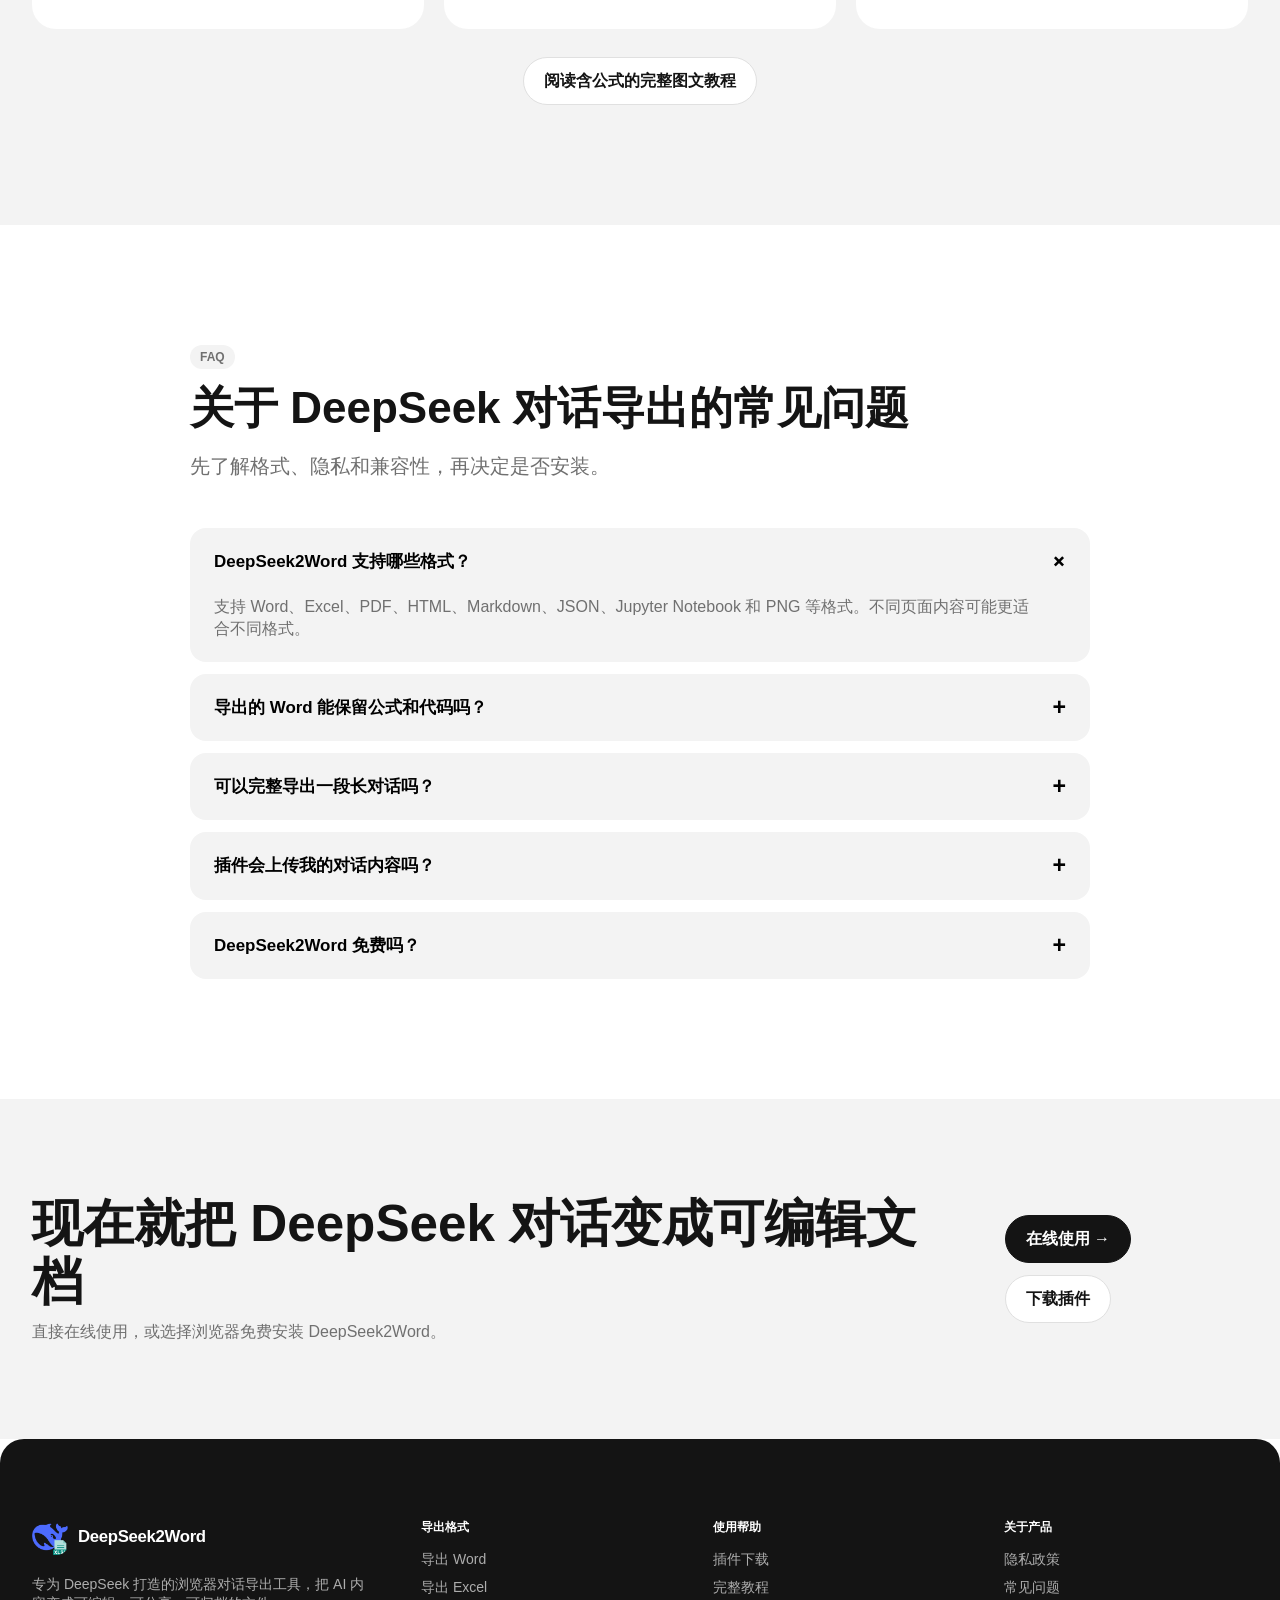
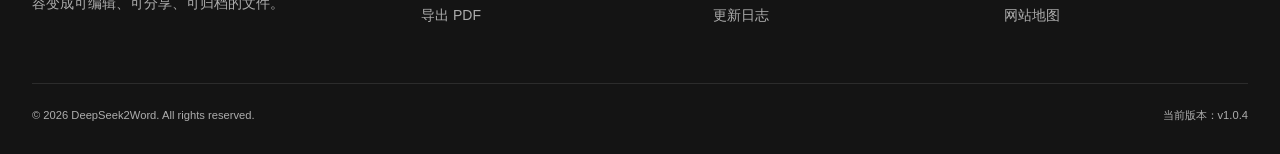
==== commit 408dcabf: "1" ====
--- a/index.html
+++ b/index.html
@@ -6,7 +6,7 @@
   <title>DeepSeek对话导出 Word/Excel/PDF 插件｜DeepSeek2Word</title>
   <meta name="description" content="免费安装 DeepSeek2Word 浏览器插件，一键将 DeepSeek 对话完整导出为可编辑 Word、Excel 和 PDF，保留 LaTeX 公式、代码高亮与表格，支持 Chrome、Edge、360 和 Firefox。">
   <link rel="canonical" href="https://www.deepseek2word.com/">
-  <meta name="theme-color" content="#010120">
+  <meta name="theme-color" content="#ffffff">
   <meta property="og:type" content="website"><meta property="og:locale" content="zh_CN"><meta property="og:site_name" content="DeepSeek2Word">
   <meta property="og:title" content="DeepSeek对话导出 Word/Excel/PDF 插件｜DeepSeek2Word">
   <meta property="og:description" content="一键完整导出 DeepSeek 对话，保留公式、代码、表格和标题层级。">
--- a/assets/site.css
+++ b/assets/site.css
@@ -254,3 +254,160 @@
   html { scroll-behavior: auto; }
   *, *::before, *::after { animation-duration: .01ms !important; animation-iteration-count: 1 !important; transition-duration: .01ms !important; }
 }
+
+/* Mobbin-inspired gallery theme */
+:root {
+  --ink: #141414;
+  --muted: #707070;
+  --paper: #ffffff;
+  --surface: #ffffff;
+  --line: #e0e0e0;
+  --line-soft: #f0f0f0;
+  --brand: #141414;
+  --brand-dark: #141414;
+  --brand-soft: #f3f3f3;
+  --success: #141414;
+  --navy: #141414;
+  --accent: #0066ff;
+  --mint: #f3f3f3;
+  --radius: 24px;
+  --radius-sm: 16px;
+  --shadow: none;
+  --shadow-sm: none;
+}
+
+body { color: var(--ink); background: #fff; font-family: Inter, -apple-system, BlinkMacSystemFont, "Helvetica Neue", Arial, "PingFang SC", "Microsoft YaHei", sans-serif; font-weight: 456; line-height: 1.38; letter-spacing: 0; }
+.section { padding: 120px 0; }
+.section-sm { padding: 80px 0; }
+.skip-link { background: var(--ink); color: #fff; border-radius: 9999px; }
+
+.site-header { top: 12px; padding-inline: 16px; background: transparent; border: 0; backdrop-filter: none; }
+.header-inner { width: min(calc(100% - 32px), 1120px); min-height: 60px; padding: 8px 10px 8px 18px; border-radius: 9999px; background: #f3f3f3; }
+.brand { color: var(--ink); font-weight: 650; }
+.brand img { border-radius: 30%; }
+.site-nav { gap: 2px; }
+.site-nav a { padding: 10px 14px; border-radius: 9999px; color: var(--ink); font-weight: 600; }
+.site-nav a:hover, .site-nav a[aria-current="page"] { background: #fff; }
+.site-nav .header-online { margin-left: 4px; background: #fff; box-shadow: inset 0 0 0 1px var(--line); color: var(--ink) !important; }
+.site-nav .header-cta, .site-nav .header-cta[aria-current="page"] { background: var(--ink); color: #fff !important; }
+.site-nav .header-cta:hover { background: #262626; }
+.menu-toggle { border: 0; border-radius: 9999px; background: var(--ink); color: #fff; }
+
+.hero { padding: 112px 0 120px; background: #fff; color: var(--ink); }
+.hero-grid { grid-template-columns: minmax(0,1.02fr) minmax(400px,.98fr); gap: 72px; }
+.hero h1, .hero .hero-copy, .hero .eyebrow, .hero .trust-row,
+.inner-hero h1, .inner-hero .hero-copy, .inner-hero .eyebrow, .inner-hero .trust-row { color: var(--ink); }
+.eyebrow, .kicker { font-family: inherit; font-weight: 600; letter-spacing: 0; text-transform: none; }
+.eyebrow { padding: 7px 12px; border-radius: 9999px; background: #f3f3f3; font-size: .75rem; line-height: 1.33; }
+h1, h2, h3 { color: var(--ink); font-weight: 650; letter-spacing: 0; }
+h1 { font-size: clamp(3.5rem,5.8vw,5rem); line-height: 1; }
+.inner-hero h1 { font-size: clamp(3rem,5vw,3.5rem); line-height: 1; }
+h2 { font-size: clamp(2.5rem,4vw,2.75rem); line-height: 1.13; }
+h3 { font-size: 1.5rem; line-height: 1.25; }
+.hero-copy { color: var(--muted); font-size: 1.25rem; font-weight: 300; line-height: 1.38; }
+.btn { min-height: 48px; padding: 0 20px; border: 1px solid var(--line); border-radius: 9999px; background: #fff; color: var(--ink); font-family: inherit; font-size: 1rem; font-weight: 600; line-height: 1.38; letter-spacing: 0; text-transform: none; }
+.btn:hover { transform: none; background: #f3f3f3; }
+.btn-primary, .btn-dark, .hero .btn-primary, .inner-hero .btn-primary { border-color: var(--ink); background: var(--ink); color: #fff; }
+.btn-primary:hover, .btn-dark:hover, .hero .btn-primary:hover, .inner-hero .btn-primary:hover { background: #262626; color: #fff; transform: none; }
+.hero .btn:not(.btn-primary):not(.btn-promo), .inner-hero .btn:not(.btn-primary) { border-color: var(--line); background: #fff; color: var(--ink); }
+.btn-promo { border-color: transparent; background: #f3f3f3; color: var(--ink); }
+.btn-promo:hover { background: #e9e9e9; }
+.trust-row { color: var(--muted); }
+.trust-row span::before { content: "✓"; color: var(--ink); }
+.hero-visual { padding: 24px; border-radius: 24px; background: #f3f3f3; }
+.hero-visual::before { content: none; }
+.product-frame { padding: 8px; border: 1px solid #f0f0f0; border-radius: 24px; background: #fff; }
+.product-frame img { border-radius: 16px; }
+.floating-note { right: -12px; bottom: -22px; padding: 18px; border: 1px solid #f0f0f0; border-radius: 16px; background: #fff; color: var(--ink); }
+.floating-note strong { color: var(--ink); font-weight: 650; }
+
+.stat-strip { gap: 12px; overflow: visible; margin-top: 80px; border: 0; border-radius: 0; background: transparent; }
+.stat, .stat:last-child { padding: 24px; border: 0; border-radius: 24px; background: #f3f3f3; }
+.stat + .stat { border: 0; }
+.stat strong, .stat:last-child strong { color: var(--ink); font-size: 2rem; font-weight: 650; }
+.stat span, .stat:last-child span { color: var(--muted); }
+
+.surface-section, .surface-section:nth-of-type(4n) { padding: 120px 0; border: 0; background: #f3f3f3; }
+.section-head { max-width: 760px; }
+.section-head p, .lead { color: var(--muted); font-size: 1.25rem; font-weight: 300; line-height: 1.38; }
+.kicker { display: inline-flex; padding: 6px 10px; border-radius: 9999px; background: #f3f3f3; color: var(--muted); font-size: .75rem; }
+.surface-section .kicker { background: #fff; }
+.card { padding: 24px; border: 1px solid #f0f0f0; border-radius: 24px; background: #fff; }
+.surface-section .card { border-color: transparent; }
+.card p { color: var(--muted); }
+.icon-tile { width: 56px; height: 56px; border-radius: 30%; background: #f3f3f3 !important; color: var(--ink); font-weight: 650; }
+.icon-image { border-radius: 30%; }
+
+.browser-card { border: 1px solid #f0f0f0; border-radius: 24px; }
+.browser-card > img { border-radius: 30%; }
+.browser-card p { color: var(--muted); }
+.recommended { border-radius: 9999px; background: var(--accent); color: #fff; font-family: inherit; font-weight: 600; text-transform: none; }
+.download-hero { padding: 104px 0 120px; background: #fff; color: var(--ink); }
+.download-hero::after { content: none; }
+.download-hero h1, .download-hero h2, .download-hero p, .download-hero .kicker, .download-hero .trust-row { color: var(--ink); }
+.download-hero .hero-copy, .download-heading p { color: var(--muted); }
+
+.step { padding: 28px; border: 1px solid #f0f0f0; border-radius: 24px; }
+.surface-section .step { border-color: transparent; }
+.step::before { display: grid; place-items: center; width: 40px; height: 40px; margin-bottom: 24px; border-radius: 50%; background: #f3f3f3; font-family: inherit; font-weight: 650; letter-spacing: 0; }
+.step p, .check-list li { color: var(--muted); }
+.callout { border: 0; border-radius: 16px; background: #f3f3f3; }
+.check-list li::before { background: #fff; color: var(--ink); }
+.comparison { border-color: #f0f0f0; border-radius: 24px; }
+.comparison th { background: #f3f3f3; color: var(--muted); font-family: inherit; font-weight: 600; letter-spacing: 0; text-transform: none; }
+.comparison td { color: var(--muted); }
+
+.faq-list { display: grid; gap: 12px; border: 0; background: transparent; }
+.faq-item { overflow: hidden; border: 0; border-radius: 16px; background: #f3f3f3; }
+.faq-button { padding: 22px 24px; font-weight: 600; }
+.faq-panel { padding: 0 48px 22px 24px; color: var(--muted); }
+
+.inner-hero { padding: 72px 0 120px; background: #fff; color: var(--ink); }
+.breadcrumb { padding-top: 32px; color: var(--muted); background: #fff; }
+.mini-panel { border: 0; border-radius: 24px; background: #f3f3f3; }
+.mini-panel h2, .mini-panel h3, .mini-panel p, .mini-panel li { color: var(--ink); }
+.article p, .article li { color: var(--muted); }
+.article figure img { border-color: #f0f0f0; border-radius: 24px; }
+.toc { border: 0; border-radius: 16px; background: #f3f3f3; }
+.code-label { border-radius: 9999px; background: #f0f0f0; font-family: inherit; }
+
+.final-cta { padding: 96px 0; background: #f3f3f3; color: var(--ink); }
+.final-cta::after { content: none; }
+.final-cta h2, .final-cta p { color: var(--ink); }
+.final-cta p { color: var(--muted); }
+.final-cta .btn:not(.btn-primary) { border-color: var(--line); }
+.final-cta .btn-primary, .final-cta .btn-primary:hover { border-color: var(--ink); background: var(--ink); color: #fff; }
+.site-footer { margin-top: 0; padding: 80px 0 32px; border: 0; border-radius: 24px 24px 0 0; background: var(--ink); color: #fff; }
+.footer-brand { color: #fff; }
+.footer-copy, .footer-col a, .footer-bottom { color: #adadad; }
+.footer-col strong { color: #fff; font-family: inherit; font-weight: 600; letter-spacing: 0; text-transform: none; }
+.footer-col a:hover { color: #fff; }
+.footer-bottom { border-color: #2c2c2c; font-family: inherit; letter-spacing: 0; text-transform: none; }
+
+@media (max-width: 1080px) {
+  .site-nav { border: 0; border-radius: 24px; background: #f3f3f3; box-shadow: none; }
+  .site-nav a { color: var(--ink); }
+  .site-nav .header-online { background: #fff; color: var(--ink) !important; }
+  .site-nav .header-cta { background: var(--ink); color: #fff !important; }
+}
+@media (max-width: 960px) {
+  .hero-grid, .inner-hero .hero-grid { grid-template-columns: 1fr; }
+  .hero-grid { gap: 56px; }
+}
+@media (max-width: 768px) {
+  .section, .surface-section, .surface-section:nth-of-type(4n) { padding: 80px 0; }
+  .hero, .inner-hero, .download-hero { padding: 80px 0; }
+  .final-cta { padding: 72px 0; }
+}
+@media (max-width: 560px) {
+  .site-header { top: 8px; padding-inline: 8px; }
+  .header-inner { width: 100%; min-height: 56px; padding: 6px 8px 6px 14px; }
+  .site-nav { inset: 72px 16px auto; }
+  h1, .inner-hero h1 { font-size: clamp(2.75rem,13vw,3.5rem); }
+  h2 { font-size: clamp(2.25rem,11vw,2.75rem); }
+  .hero-copy, .section-head p, .lead { font-size: 1.125rem; }
+  .hero-visual { padding: 16px; }
+  .stat-strip { gap: 8px; }
+  .stat { border-radius: 16px; }
+  .faq-list { gap: 8px; }
+}
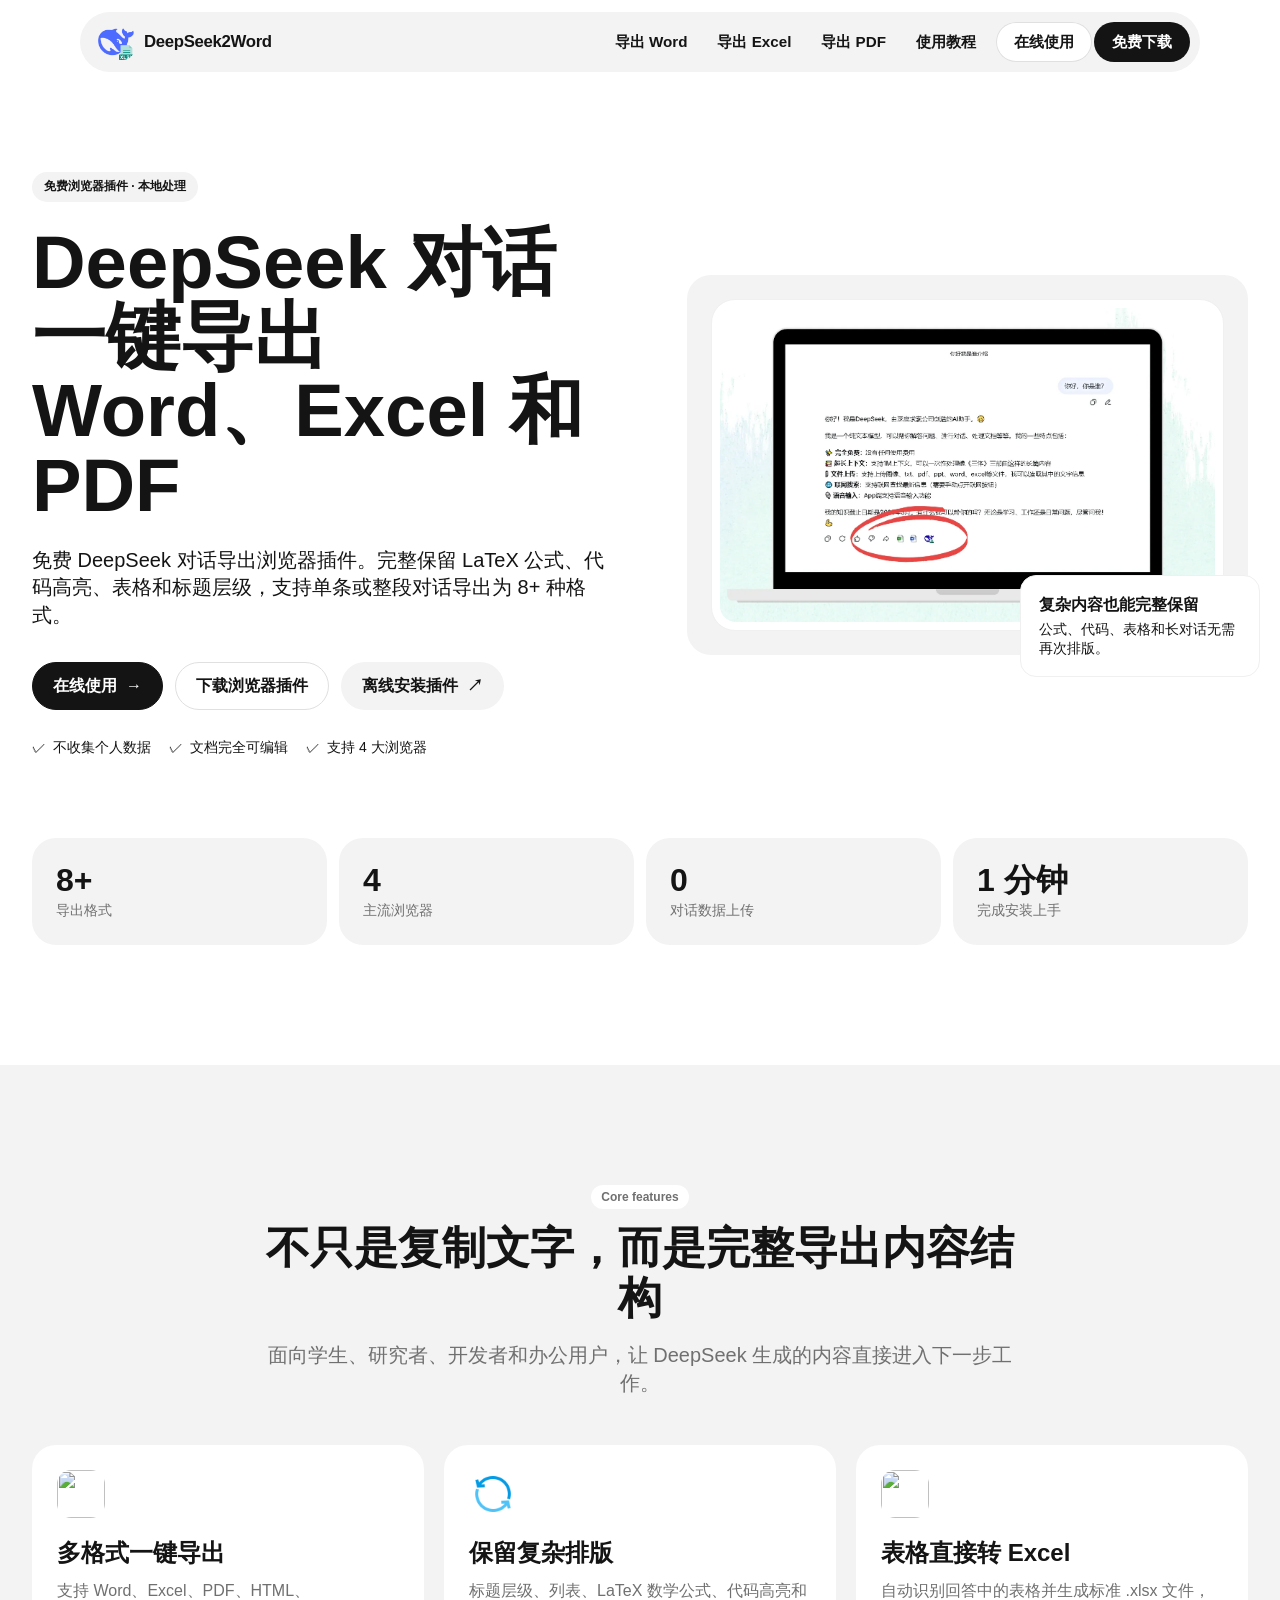
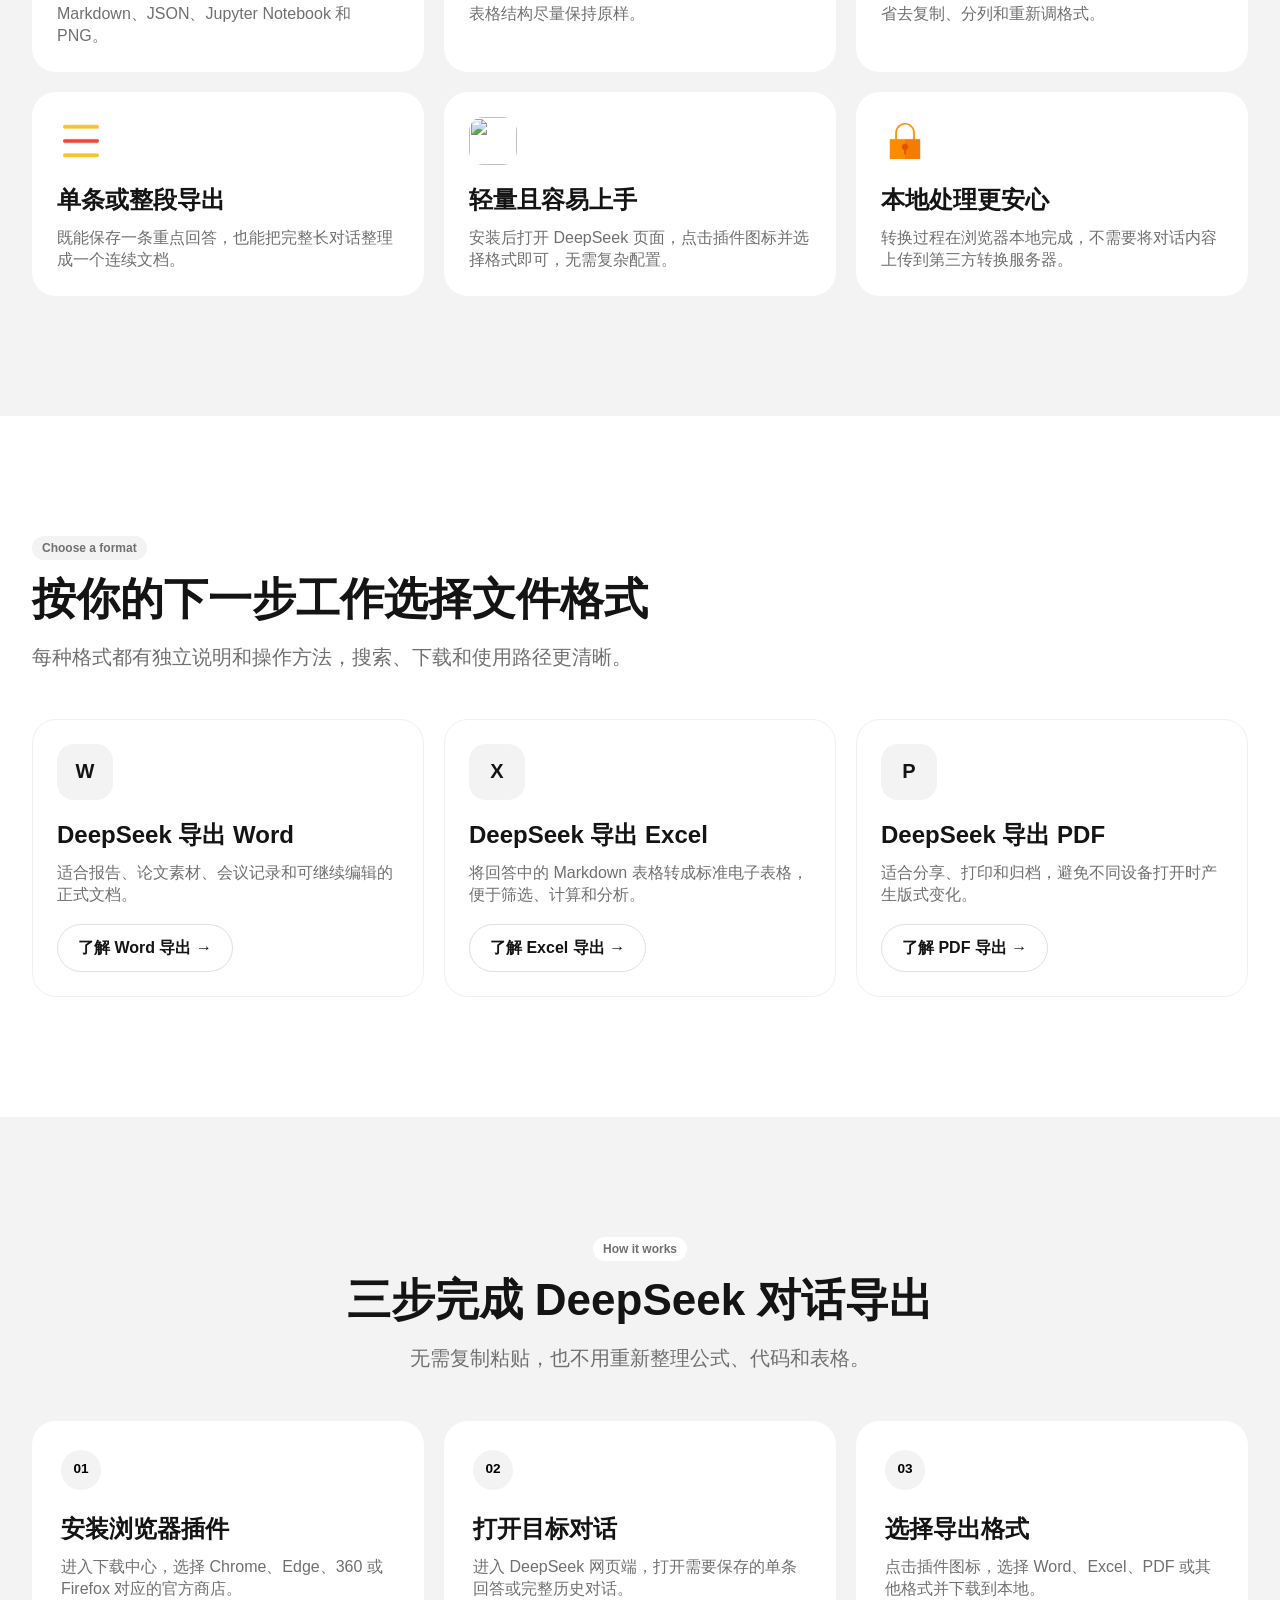
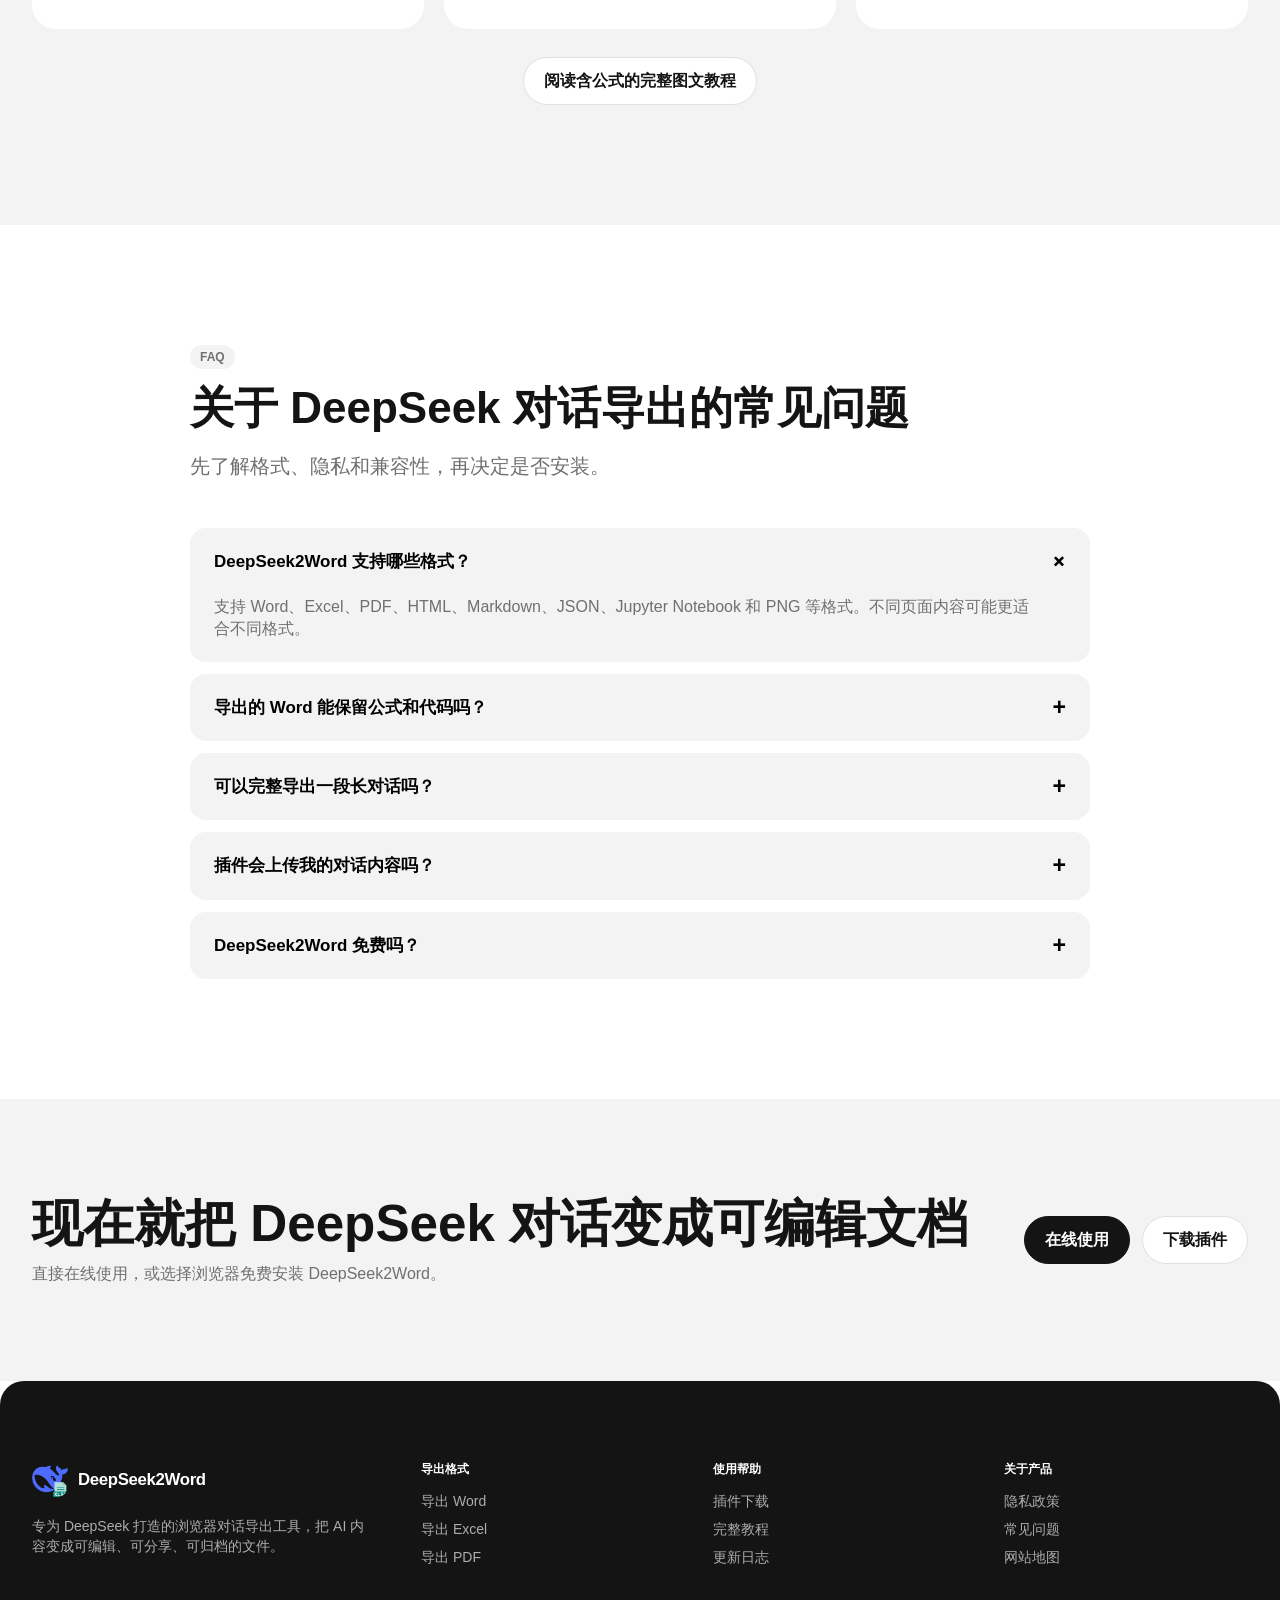
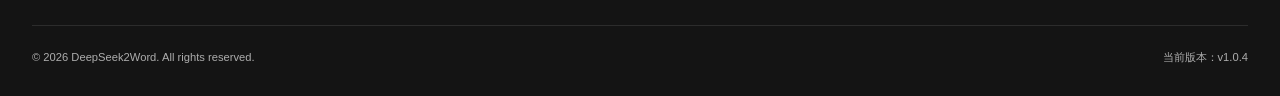
==== commit 30cb5f19: "1" ====
--- a/index.html
+++ b/index.html
@@ -61,7 +61,7 @@
       <div class="faq-item"><button class="faq-button" type="button" aria-expanded="false" aria-controls="faq-5" data-faq-button>DeepSeek2Word 免费吗？</button><div class="faq-panel" id="faq-5" hidden>当前可从支持的浏览器扩展商店免费安装。不同浏览器请选择下载中心提供的对应入口。</div></div>
     </div></div></section>
 
-    <section class="final-cta"><div class="container"><div><h2>现在就把 DeepSeek 对话变成可编辑文档</h2><p>直接在线使用，或选择浏览器免费安装 DeepSeek2Word。</p></div><div class="cta-row"><a class="btn btn-primary" data-online href="https://www.aiwhaler.com/index/">在线使用 →</a><a class="btn" href="/download/">下载插件</a></div></div></section>
+    <section class="final-cta"><div class="container"><div><h2>现在就把 DeepSeek 对话变成可编辑文档</h2><p>直接在线使用，或选择浏览器免费安装 DeepSeek2Word。</p></div><div class="cta-row"><a class="btn btn-primary" data-online href="https://www.aiwhaler.com/index/">在线使用</a><a class="btn" href="/download/">下载插件</a></div></div></section>
   </main>
 
   <footer class="site-footer"><div class="container"><div class="footer-grid">
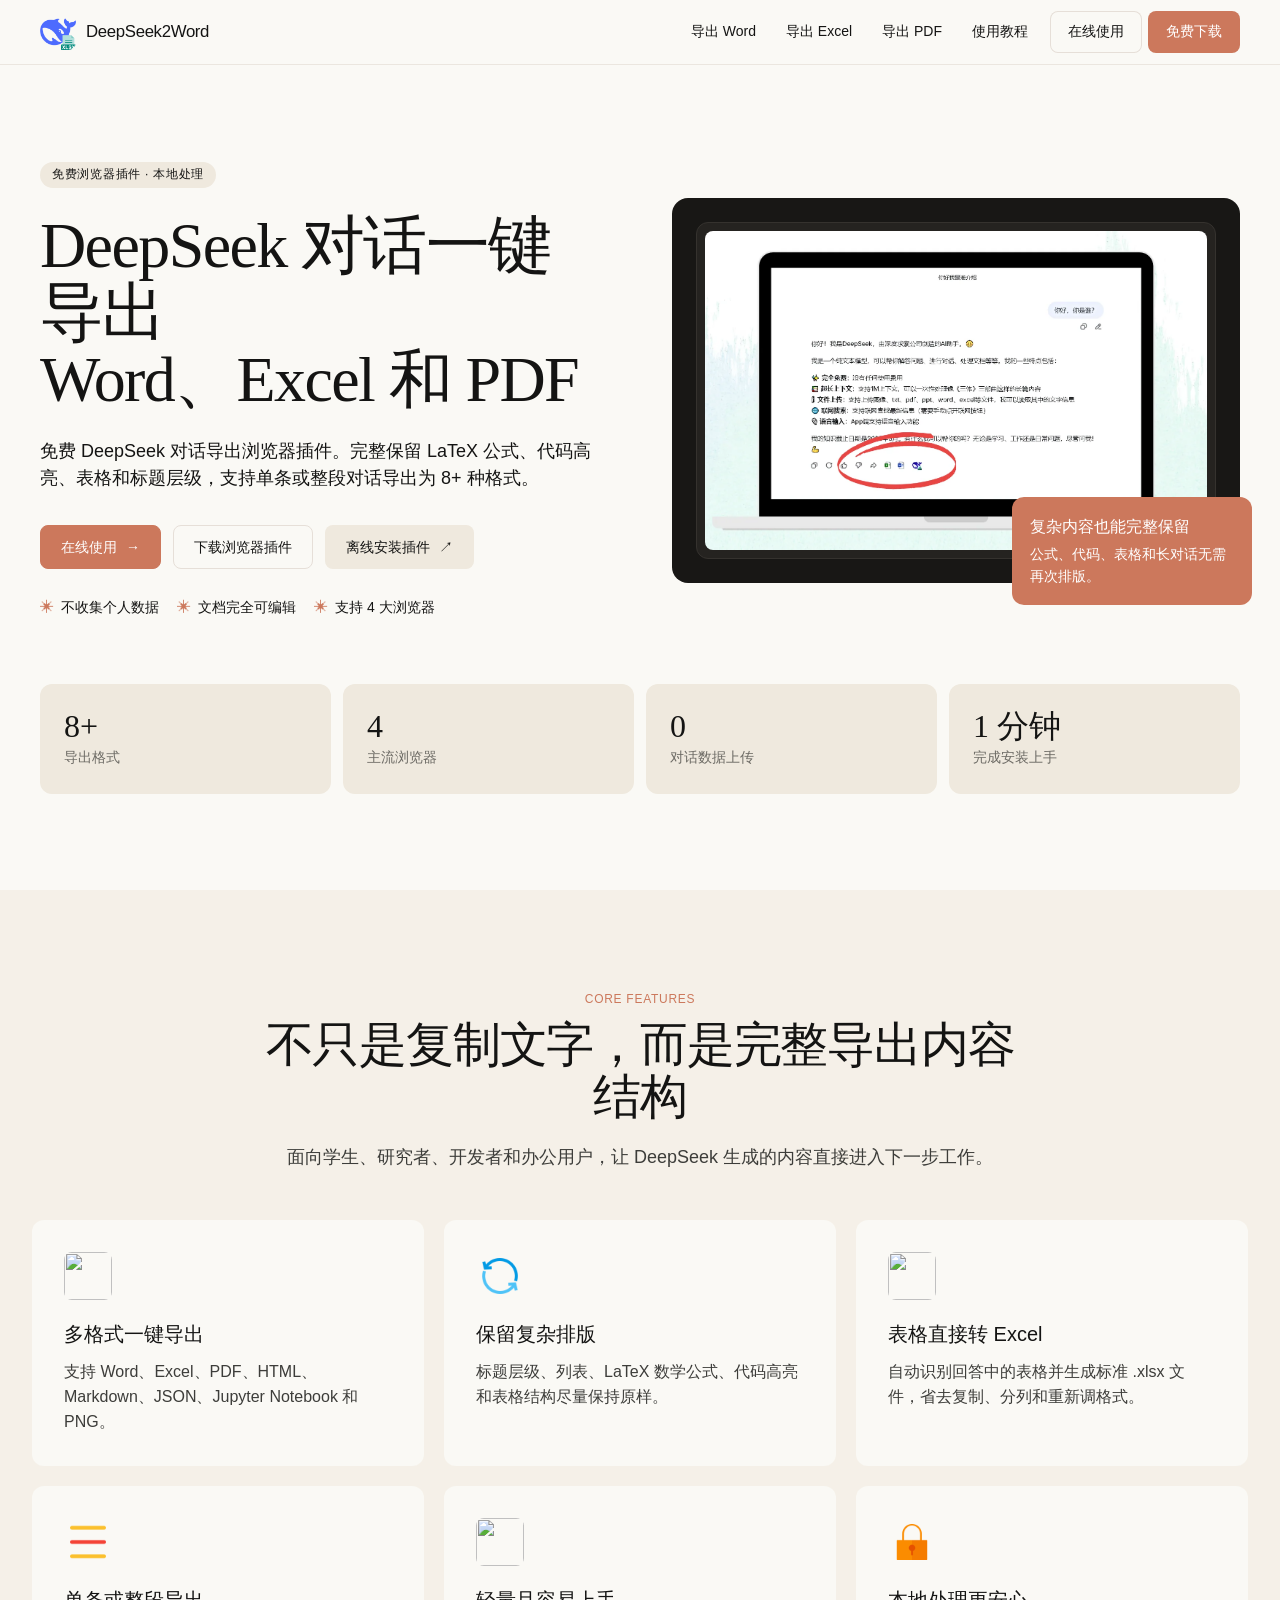
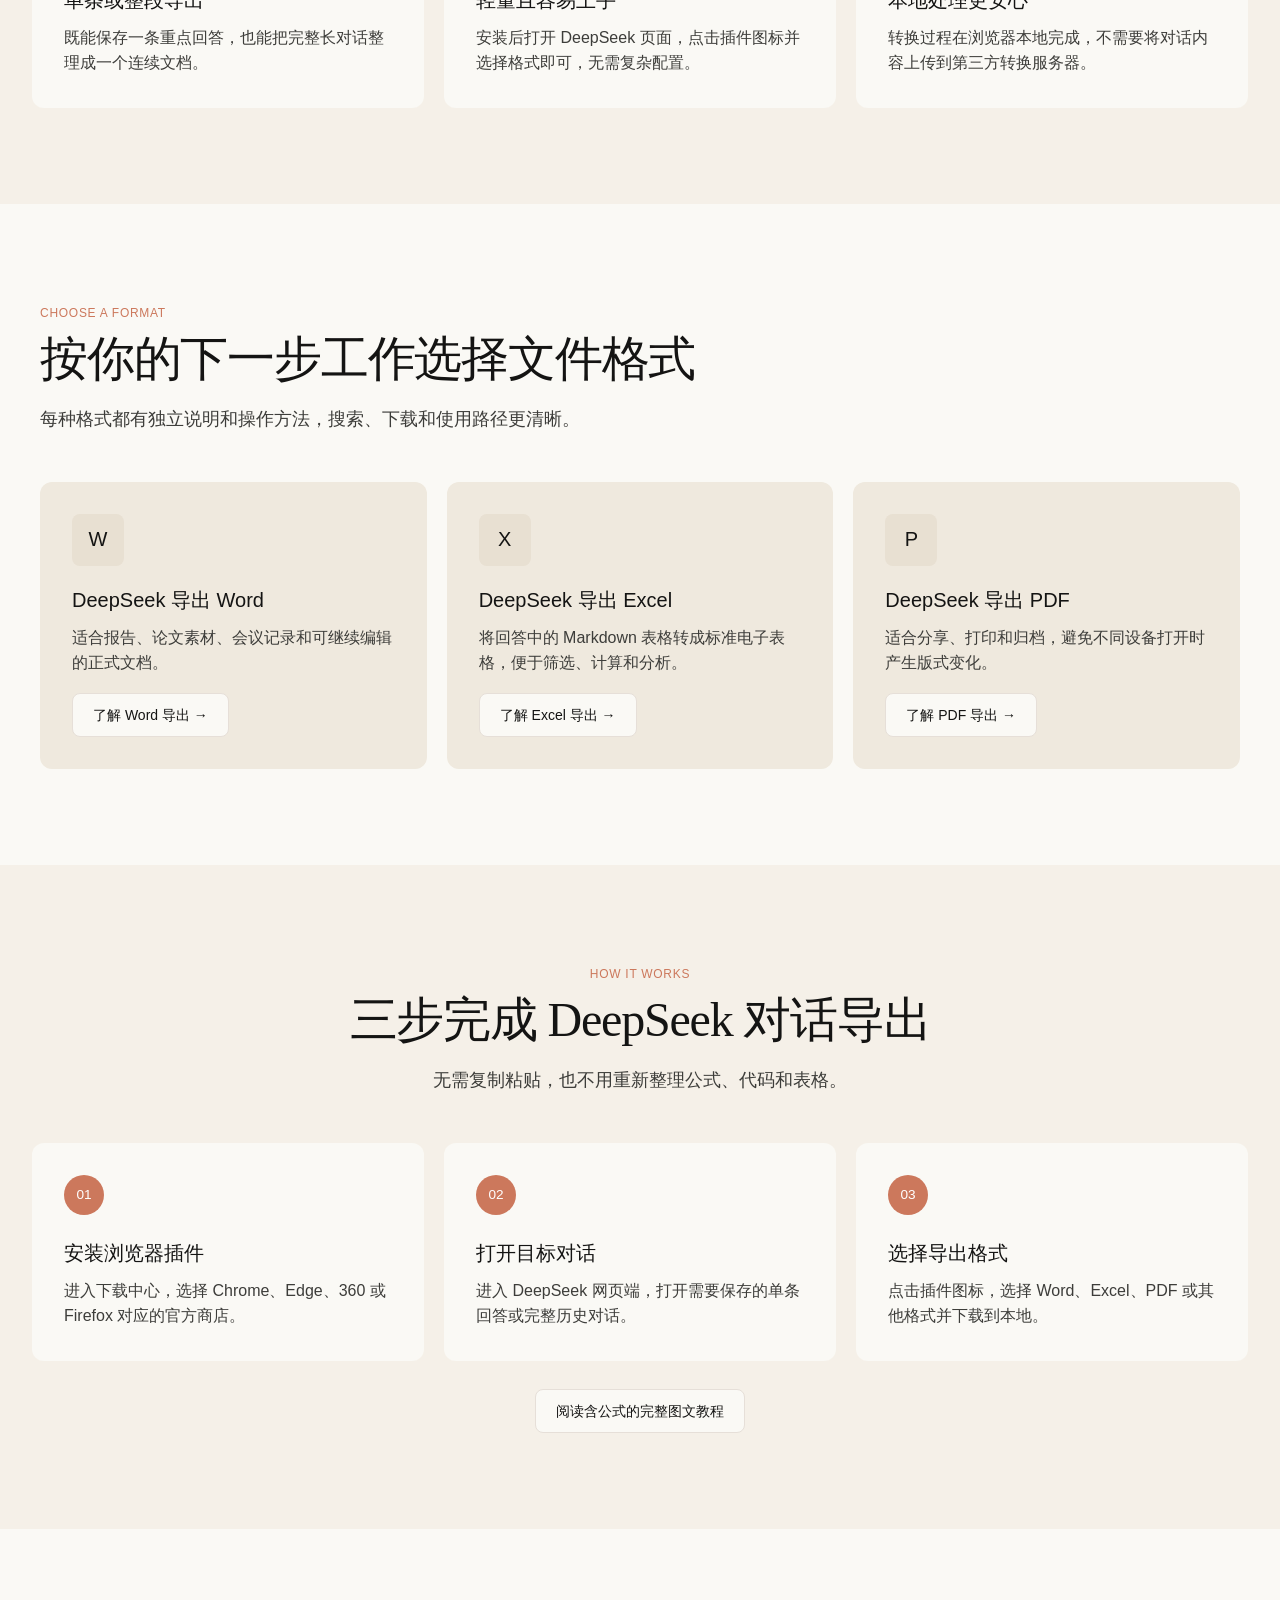
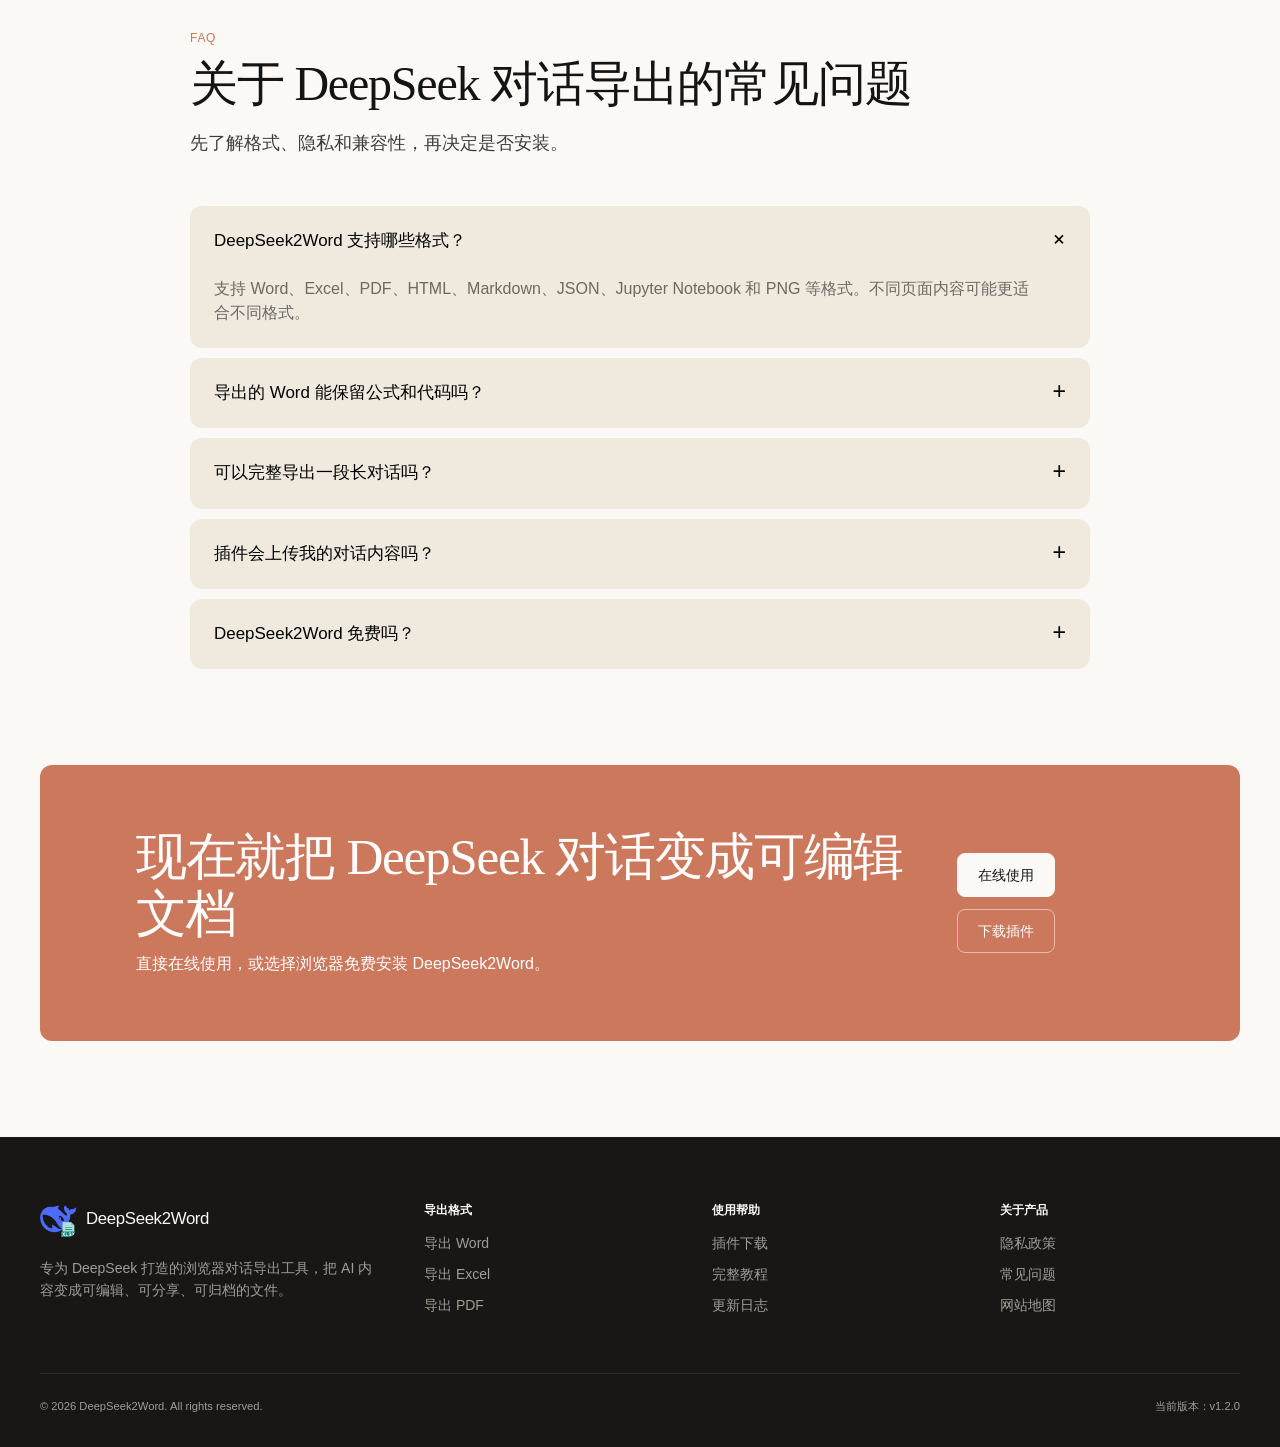
==== commit b8642336: "1" ====
--- a/index.html
+++ b/index.html
@@ -6,7 +6,7 @@
   <title>DeepSeek对话导出 Word/Excel/PDF 插件｜DeepSeek2Word</title>
   <meta name="description" content="免费安装 DeepSeek2Word 浏览器插件，一键将 DeepSeek 对话完整导出为可编辑 Word、Excel 和 PDF，保留 LaTeX 公式、代码高亮与表格，支持 Chrome、Edge、360 和 Firefox。">
   <link rel="canonical" href="https://www.deepseek2word.com/">
-  <meta name="theme-color" content="#ffffff">
+  <meta name="theme-color" content="#faf9f5">
   <meta property="og:type" content="website"><meta property="og:locale" content="zh_CN"><meta property="og:site_name" content="DeepSeek2Word">
   <meta property="og:title" content="DeepSeek对话导出 Word/Excel/PDF 插件｜DeepSeek2Word">
   <meta property="og:description" content="一键完整导出 DeepSeek 对话，保留公式、代码、表格和标题层级。">
@@ -19,7 +19,7 @@
   <link rel="preload" as="image" href="/images/banner2.webp" type="image/webp" fetchpriority="high">
   <link rel="stylesheet" href="/assets/site.css">
   <script type="application/ld+json">
-  {"@context":"https://schema.org","@graph":[{"@type":"WebSite","@id":"https://www.deepseek2word.com/#website","url":"https://www.deepseek2word.com/","name":"DeepSeek2Word","alternateName":["DeepSeek 转 Word","DeepSeek 对话导出工具"],"inLanguage":"zh-CN"},{"@type":"SoftwareApplication","@id":"https://www.deepseek2word.com/#app","name":"DeepSeek2Word","url":"https://www.deepseek2word.com/","applicationCategory":"BrowserApplication","operatingSystem":"Windows, macOS, Linux","softwareVersion":"1.0.4","description":"将 DeepSeek 对话导出为 Word、Excel、PDF、Markdown 等格式的浏览器插件。","image":"https://www.deepseek2word.com/images/banner2.png","offers":{"@type":"Offer","price":"0","priceCurrency":"CNY"},"featureList":["导出 Word","导出 Excel","导出 PDF","保留 LaTeX 公式","保留代码高亮","批量导出对话"]}]}
+  {"@context":"https://schema.org","@graph":[{"@type":"WebSite","@id":"https://www.deepseek2word.com/#website","url":"https://www.deepseek2word.com/","name":"DeepSeek2Word","alternateName":["DeepSeek 转 Word","DeepSeek 对话导出工具"],"inLanguage":"zh-CN"},{"@type":"SoftwareApplication","@id":"https://www.deepseek2word.com/#app","name":"DeepSeek2Word","url":"https://www.deepseek2word.com/","applicationCategory":"BrowserApplication","operatingSystem":"Windows, macOS, Linux","softwareVersion":"1.2.0","description":"将 DeepSeek 对话导出为 Word、Excel、PDF、Markdown 等格式的浏览器插件。","image":"https://www.deepseek2word.com/images/banner2.png","offers":{"@type":"Offer","price":"0","priceCurrency":"CNY"},"featureList":["导出 Word","导出 Excel","导出 PDF","保留 LaTeX 公式","保留代码高亮","批量导出对话"]}]}
   </script>
 </head>
 <body>
@@ -69,7 +69,7 @@
     <div class="footer-col"><strong>导出格式</strong><a href="/deepseek-to-word/">导出 Word</a><a href="/deepseek-to-excel/">导出 Excel</a><a href="/deepseek-to-pdf/">导出 PDF</a></div>
     <div class="footer-col"><strong>使用帮助</strong><a href="/download/">插件下载</a><a href="/guide/export-deepseek-chat-to-word/">完整教程</a><a href="https://www.aiwhaler.com/help/" rel="noopener">更新日志</a></div>
     <div class="footer-col"><strong>关于产品</strong><a href="https://m.aiwhaler.com/privacy-policy-plugin-ds2word" rel="noopener">隐私政策</a><a href="/#faq">常见问题</a><a href="/sitemap.xml">网站地图</a></div>
-  </div><div class="footer-bottom"><span>© 2026 DeepSeek2Word. All rights reserved.</span><span>当前版本：v1.0.4</span></div></div></footer>
+  </div><div class="footer-bottom"><span>© 2026 DeepSeek2Word. All rights reserved.</span><span>当前版本：v1.2.0</span></div></div></footer>
   <script src="/assets/site.js" defer></script>
 </body>
 </html>
--- a/assets/site.css
+++ b/assets/site.css
@@ -411,3 +411,155 @@
   .stat { border-radius: 16px; }
   .faq-list { gap: 8px; }
 }
+
+/* Claude-inspired warm editorial theme */
+:root {
+  --ink: #141413;
+  --muted: #6c6a64;
+  --paper: #faf9f5;
+  --surface: #faf9f5;
+  --line: #e6dfd8;
+  --line-soft: #ebe6df;
+  --brand: #cc785c;
+  --brand-dark: #a9583e;
+  --brand-soft: #efe9de;
+  --success: #5db872;
+  --navy: #181715;
+  --accent: #cc785c;
+  --mint: #efe9de;
+  --radius: 12px;
+  --radius-sm: 8px;
+}
+
+body { color: var(--ink); background: #faf9f5; font-family: Inter, -apple-system, BlinkMacSystemFont, "Segoe UI", Roboto, "PingFang SC", "Microsoft YaHei", sans-serif; font-weight: 400; line-height: 1.55; }
+.container { width: min(calc(100% - 64px), 1200px); }
+.section { padding: 96px 0; }
+.section-sm { padding: 64px 0; }
+.skip-link { background: #181715; border-radius: 8px; }
+
+.site-header { top: 0; padding: 0; background: rgba(250,249,245,.96); border-bottom: 1px solid var(--line-soft); backdrop-filter: blur(14px); }
+.header-inner { width: min(calc(100% - 64px),1200px); min-height: 64px; padding: 0; border-radius: 0; background: transparent; }
+.brand { color: var(--ink); font-weight: 500; }
+.brand img { border-radius: 8px; }
+.site-nav { gap: 6px; }
+.site-nav a { padding: 9px 12px; border-radius: 8px; color: var(--ink); font-size: .875rem; font-weight: 500; }
+.site-nav a:hover, .site-nav a[aria-current="page"] { background: #efe9de; }
+.site-nav .header-online { margin-left: 4px; background: #faf9f5; box-shadow: inset 0 0 0 1px var(--line); color: var(--ink) !important; }
+.site-nav .header-cta, .site-nav .header-cta[aria-current="page"] { background: var(--brand); color: #fff !important; }
+.site-nav .header-cta:hover { background: var(--brand-dark); }
+.menu-toggle { border: 0; border-radius: 50%; background: #faf9f5; color: var(--ink); box-shadow: inset 0 0 0 1px var(--line); }
+
+.hero { padding: 96px 0; background: #faf9f5; color: var(--ink); }
+.hero-grid { grid-template-columns: minmax(0,1fr) minmax(400px,1fr); gap: 64px; }
+.hero h1, .hero .hero-copy, .hero .eyebrow, .hero .trust-row,
+.inner-hero h1, .inner-hero .hero-copy, .inner-hero .eyebrow, .inner-hero .trust-row { color: var(--ink); }
+.eyebrow, .kicker { font-family: inherit; font-weight: 500; letter-spacing: .06em; text-transform: uppercase; }
+.eyebrow { padding: 5px 12px; border-radius: 9999px; background: #efe9de; color: var(--ink); font-size: .75rem; }
+h1, h2, .article h2 { font-family: Georgia, "Times New Roman", "Songti SC", "STSong", serif; font-weight: 400; letter-spacing: -.025em; }
+h3 { font-family: Inter, -apple-system, BlinkMacSystemFont, "Segoe UI", sans-serif; font-weight: 500; letter-spacing: 0; }
+h1 { font-size: clamp(3.5rem,5.2vw,4rem); line-height: 1.05; }
+.inner-hero h1 { font-size: clamp(3rem,4.5vw,3.5rem); line-height: 1.08; }
+h2 { font-size: clamp(2.5rem,4vw,3rem); line-height: 1.1; }
+h3 { font-size: 1.25rem; line-height: 1.4; }
+.hero-copy { color: #3d3d3a; font-size: 1.125rem; font-weight: 400; line-height: 1.55; }
+.btn { min-height: 44px; padding: 12px 20px; border: 1px solid var(--line); border-radius: 8px; background: #faf9f5; color: var(--ink); font-family: inherit; font-size: .875rem; font-weight: 500; line-height: 1; }
+.btn:hover { background: #f5f0e8; }
+.btn-primary, .btn-dark, .hero .btn-primary, .inner-hero .btn-primary { border-color: var(--brand); background: var(--brand); color: #fff; }
+.btn-primary:hover, .btn-dark:hover, .hero .btn-primary:hover, .inner-hero .btn-primary:hover { border-color: var(--brand-dark); background: var(--brand-dark); }
+.hero .btn:not(.btn-primary):not(.btn-promo), .inner-hero .btn:not(.btn-primary) { border-color: var(--line); background: #faf9f5; color: var(--ink); }
+.btn-promo { border-color: transparent; background: #efe9de; color: var(--ink); }
+.btn-promo:hover { background: #e8e0d2; }
+.trust-row { color: var(--muted); }
+.trust-row span::before { content: "✳"; color: var(--brand); }
+
+.hero-visual { padding: 24px; border-radius: 16px; background: #181715; }
+.hero-visual::before { content: none; }
+.product-frame { padding: 8px; border: 1px solid #35322e; border-radius: 12px; background: #252320; }
+.product-frame img { border-radius: 8px; }
+.floating-note { right: -12px; bottom: -22px; padding: 18px; border: 0; border-radius: 12px; background: var(--brand); color: #fff; }
+.floating-note strong { color: #fff; font-weight: 500; }
+
+.stat-strip { gap: 12px; margin-top: 64px; }
+.stat, .stat:last-child { padding: 24px; border: 0; border-radius: 12px; background: #efe9de; }
+.stat strong, .stat:last-child strong { color: var(--ink); font-family: Georgia, "Times New Roman", serif; font-size: 2rem; font-weight: 400; }
+.stat span, .stat:last-child span { color: var(--muted); }
+
+.surface-section, .surface-section:nth-of-type(4n) { padding: 96px 0; background: #f5f0e8; }
+.section-head { max-width: 760px; }
+.section-head p, .lead { color: #3d3d3a; font-size: 1.125rem; font-weight: 400; line-height: 1.55; }
+.kicker { padding: 0; border-radius: 0; background: transparent !important; color: var(--brand); font-size: .75rem; }
+.card { padding: 32px; border: 0; border-radius: 12px; background: #efe9de; }
+.surface-section .card { background: #faf9f5; }
+.card p { color: #3d3d3a; }
+.icon-tile { width: 52px; height: 52px; border-radius: 8px; background: #e8e0d2 !important; color: var(--ink); font-weight: 500; }
+.icon-image { border-radius: 8px; }
+
+.browser-card { padding: 24px; border: 1px solid var(--line); border-radius: 12px; background: #faf9f5; }
+.browser-card > img { border-radius: 8px; }
+.browser-card p { color: var(--muted); }
+.recommended { border-radius: 9999px; background: var(--brand); color: #fff; font-weight: 500; }
+.download-hero { padding: 80px 0 96px; background: #faf9f5; color: var(--ink); }
+.download-hero h1, .download-hero h2, .download-hero p, .download-hero .kicker, .download-hero .trust-row { color: var(--ink); }
+.download-hero .kicker { color: var(--brand); }
+.download-hero .hero-copy, .download-heading p { color: var(--muted); }
+
+.step { padding: 32px; border: 0; border-radius: 12px; background: #efe9de; }
+.surface-section .step { background: #faf9f5; }
+.step::before { width: 40px; height: 40px; margin-bottom: 24px; border-radius: 50%; background: var(--brand); color: #fff; font-weight: 500; }
+.step p, .check-list li { color: #3d3d3a; }
+.callout { border: 0; border-radius: 12px; background: #efe9de; }
+.check-list li::before { background: #faf9f5; color: var(--brand); }
+.comparison { border-color: var(--line); border-radius: 12px; background: #faf9f5; }
+.comparison th { background: #efe9de; color: var(--muted); }
+.comparison td { color: #3d3d3a; }
+
+.faq-list { gap: 10px; }
+.faq-item { border-radius: 12px; background: #efe9de; }
+.faq-button { padding: 22px 24px; font-weight: 500; }
+.faq-panel { color: var(--muted); }
+.inner-hero { padding: 72px 0 96px; background: #faf9f5; color: var(--ink); }
+.breadcrumb { padding-top: 24px; color: var(--muted); background: #faf9f5; }
+.mini-panel { border: 0; border-radius: 12px; background: #181715; }
+.mini-panel h2, .mini-panel h3, .mini-panel p, .mini-panel li { color: #faf9f5; }
+.mini-panel .icon-tile { background: #252320 !important; color: #faf9f5; }
+.article p, .article li { color: #3d3d3a; }
+.article figure img { border-color: var(--line); border-radius: 12px; }
+.toc { border: 0; border-radius: 12px; background: #efe9de; }
+.code-label { border-radius: 4px; background: #efe9de; font-family: "JetBrains Mono", Consolas, monospace; }
+
+.final-cta { width: min(calc(100% - 64px),1200px); margin: 0 auto 96px; padding: 64px; border-radius: 12px; background: var(--brand); color: #fff; }
+.final-cta h2, .final-cta p { color: #fff; }
+.final-cta h2 { font-family: Georgia, "Times New Roman", serif; font-weight: 400; }
+.final-cta .btn-primary, .final-cta .btn-primary:hover { border-color: #faf9f5; background: #faf9f5; color: var(--ink); }
+.final-cta .btn:not(.btn-primary) { border-color: rgba(255,255,255,.5); background: transparent; color: #fff; }
+.site-footer { padding: 64px 0 32px; border-radius: 0; background: #181715; color: #faf9f5; }
+.footer-brand, .footer-col strong { color: #faf9f5; }
+.footer-copy, .footer-col a, .footer-bottom { color: #a09d96; }
+.footer-bottom { border-color: #302e2a; }
+
+@media (max-width: 1080px) {
+  .site-nav { border: 1px solid var(--line); border-radius: 12px; background: #faf9f5; }
+  .site-nav a { color: var(--ink); }
+  .site-nav .header-online { background: #f5f0e8; }
+  .site-nav .header-cta { background: var(--brand); color: #fff !important; }
+}
+@media (max-width: 960px) {
+  .hero-grid, .inner-hero .hero-grid { grid-template-columns: 1fr; }
+}
+@media (max-width: 768px) {
+  .container, .surface-section > .container, .download-hero > .container, .final-cta > .container { width: min(calc(100% - 40px),1200px); }
+  .section, .surface-section, .surface-section:nth-of-type(4n) { padding: 72px 0; }
+  .hero, .inner-hero, .download-hero { padding: 72px 0; }
+  .final-cta { width: 100%; margin-bottom: 0; padding: 64px 20px; border-radius: 0; }
+}
+@media (max-width: 560px) {
+  .site-header { top: 0; padding: 0; }
+  .header-inner { width: min(calc(100% - 32px),1200px); min-height: 60px; padding: 0; }
+  .site-nav { inset: 60px 16px auto; }
+  .container, .surface-section > .container, .download-hero > .container, .final-cta > .container { width: min(calc(100% - 32px),1200px); }
+  h1, .inner-hero h1 { font-size: clamp(2.5rem,12vw,3.1rem); }
+  h2 { font-size: clamp(2.25rem,10vw,2.75rem); }
+  .hero-copy, .section-head p, .lead { font-size: 1.05rem; }
+  .hero-visual { padding: 16px; }
+  .stat { border-radius: 12px; }
+}
